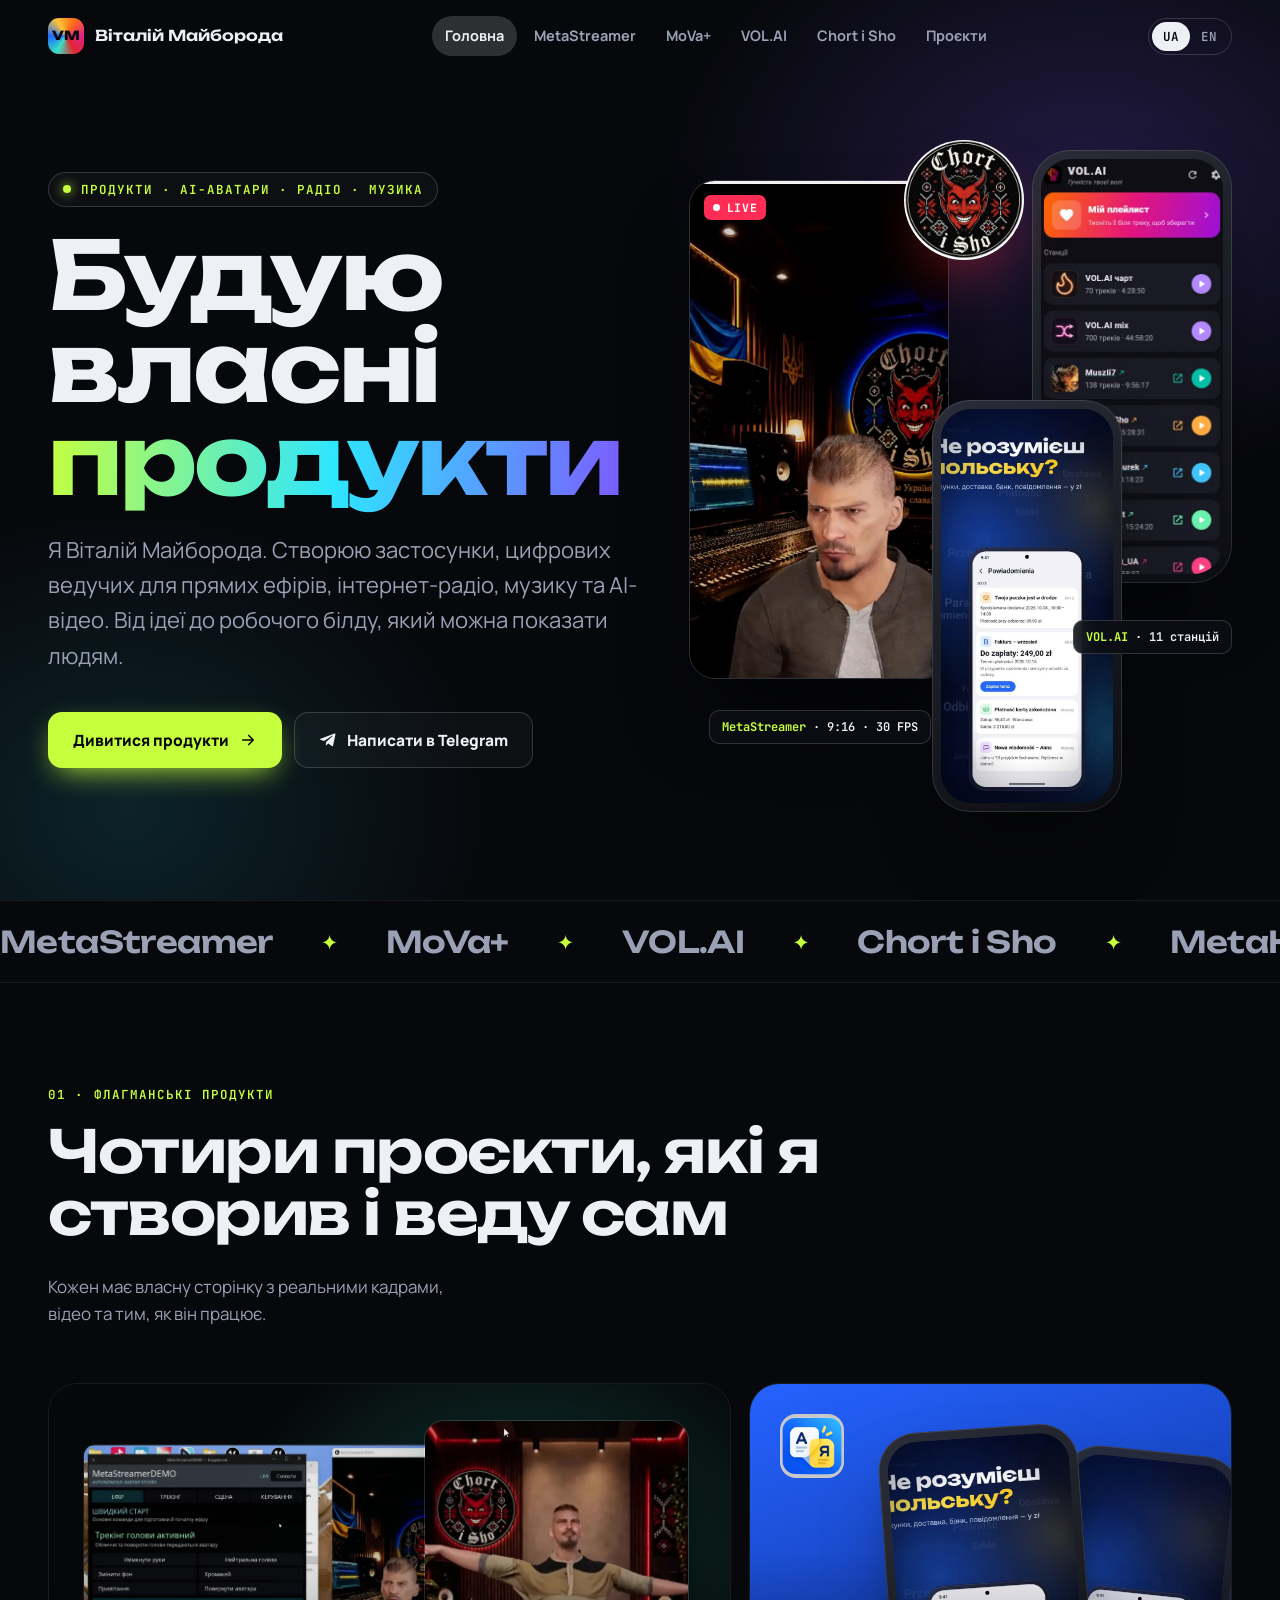
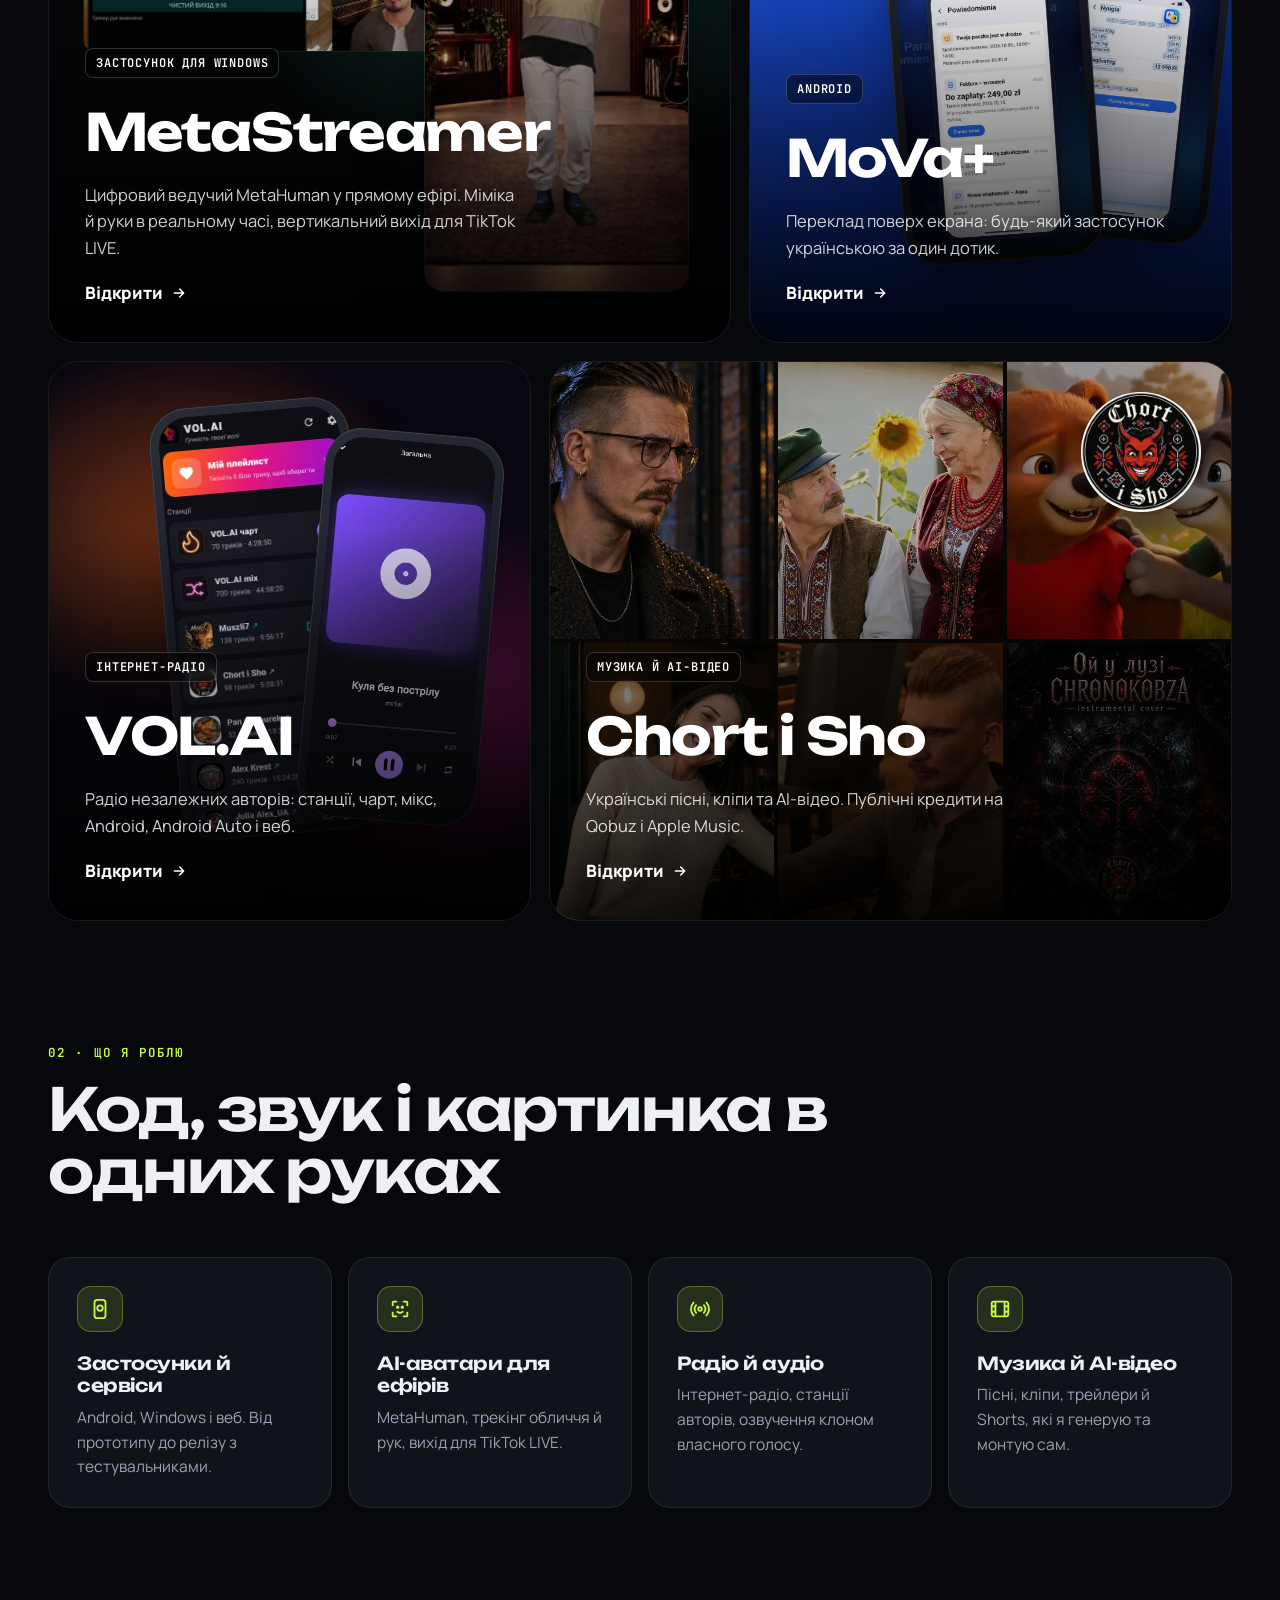
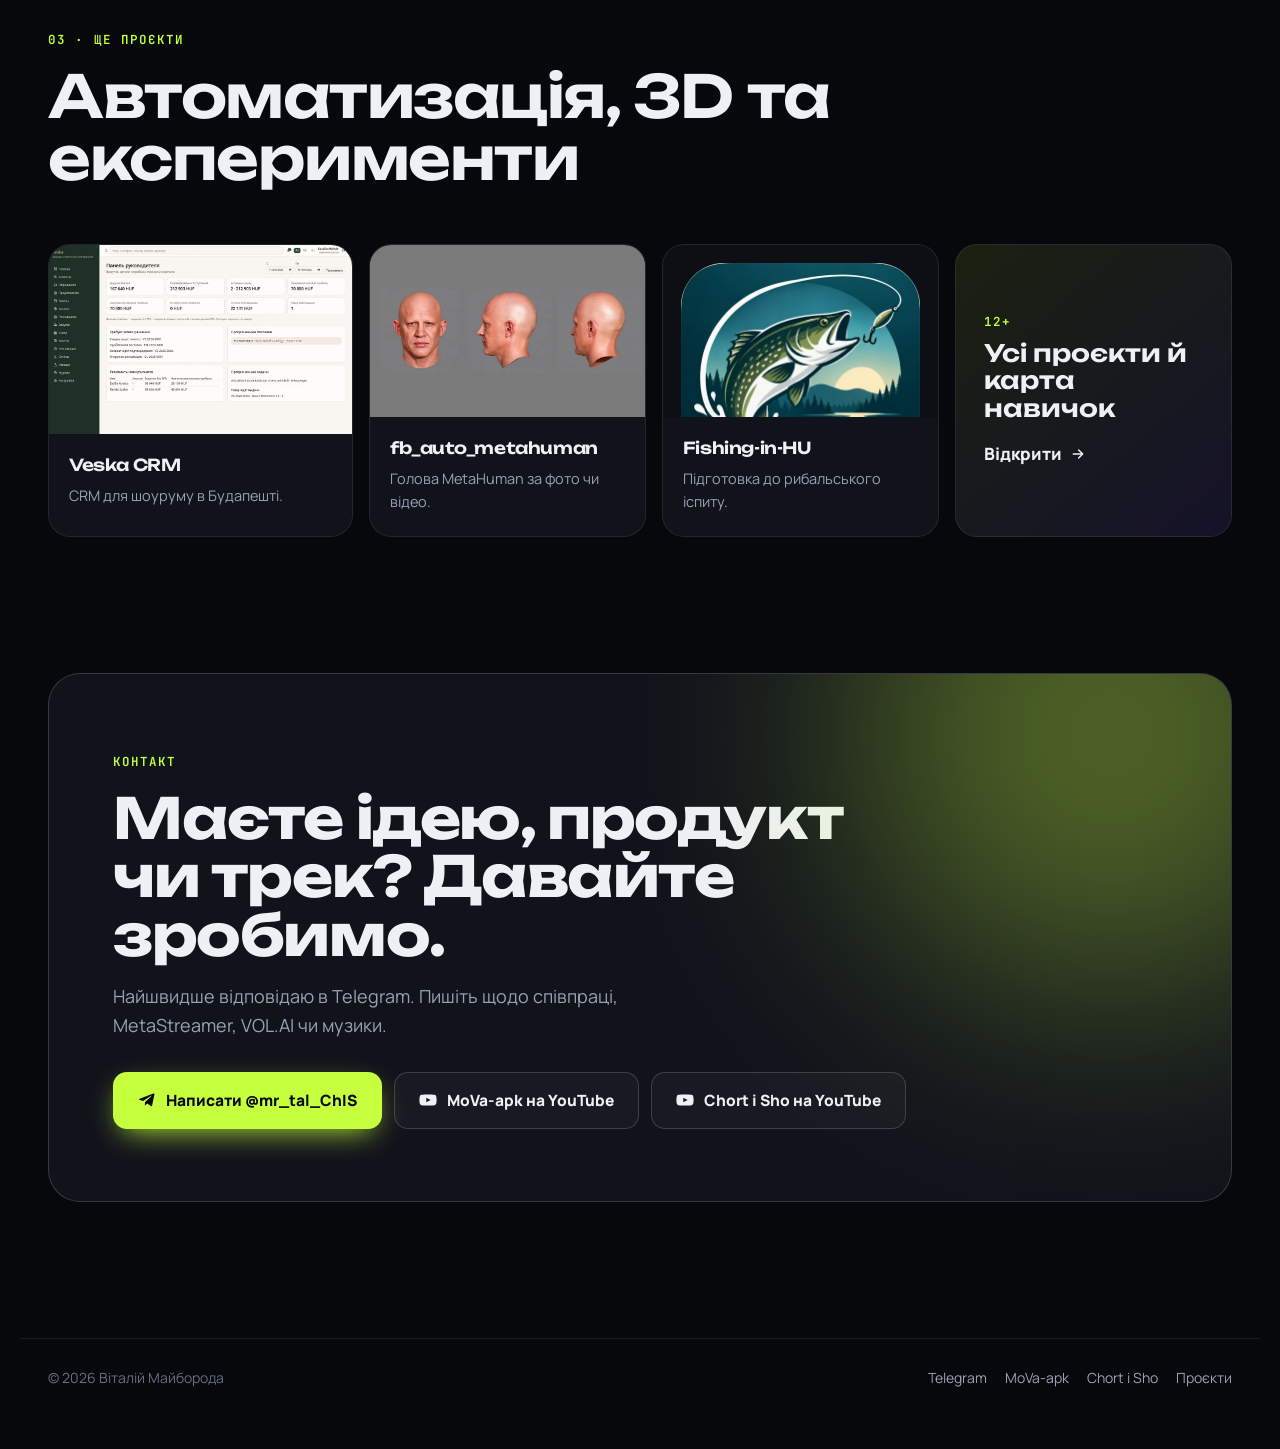
==== index.html @ c5e66298 "Portfolio site v2" ====
<!doctype html>
<html lang="uk" data-lang="uk" class="no-js">
<head>
<meta charset="utf-8">
<meta name="viewport" content="width=device-width,initial-scale=1">
<title>Віталій Майборода · власні продукти, AI-аватари, радіо й музика</title>
<meta name="description" content="Віталій Майборода створює власні продукти: MetaStreamer, MoVa+, VOL.AI і музичний проєкт Chort i Sho.">
<meta property="og:title" content="Віталій Майборода · власні продукти, AI-аватари, радіо й музика">
<meta property="og:type" content="website">
<link rel="icon" href="assets/img/favicon.svg" type="image/svg+xml">
<link rel="preconnect" href="https://fonts.googleapis.com"><link rel="preconnect" href="https://fonts.gstatic.com" crossorigin>
<link href="https://fonts.googleapis.com/css2?family=JetBrains+Mono:wght@500;600&family=Manrope:wght@400;500;600;700;800&family=Unbounded:wght@500;600;700&display=swap" rel="stylesheet">
<link rel="stylesheet" href="assets/css/site.css">
</head>
<body class="t-home" data-title-uk="Віталій Майборода · власні продукти, AI-аватари, радіо й музика" data-title-en="Vitalii Maiboroda · own products, AI avatars, radio and music" data-desc-uk="Віталій Майборода створює власні продукти: MetaStreamer, MoVa+, VOL.AI і музичний проєкт Chort i Sho." data-desc-en="Vitalii Maiboroda builds his own products: MetaStreamer, MoVa+, VOL.AI and the Chort i Sho music project.">
<a class="skip" href="#main"><span data-l="uk">Перейти до змісту</span><span data-l="en">Skip to content</span></a>
<header class="nav"><div class="wrap nav-in">
 <a class="brand" href="index.html"><span class="brand-m" aria-hidden="true">VM</span><span class="brand-t"><span data-l="uk">Віталій Майборода</span><span data-l="en">Vitalii Maiboroda</span></span></a>
 <nav data-aria-uk="Головне меню" data-aria-en="Main menu" aria-label="Головне меню"><ul class="menu" id="menu"><li><a href="index.html" aria-current="page"><span data-l="uk">Головна</span><span data-l="en">Home</span></a></li><li><a href="metastreamer.html"><span data-l="uk">MetaStreamer</span><span data-l="en">MetaStreamer</span></a></li><li><a href="movaplus.html"><span data-l="uk">MoVa+</span><span data-l="en">MoVa+</span></a></li><li><a href="volai.html"><span data-l="uk">VOL.AI</span><span data-l="en">VOL.AI</span></a></li><li><a href="chortisho.html"><span data-l="uk">Chort i Sho</span><span data-l="en">Chort i Sho</span></a></li><li><a href="projects.html"><span data-l="uk">Проєкти</span><span data-l="en">Projects</span></a></li></ul></nav>
 <div class="nav-r">
  <div class="lang" role="group" aria-label="Мова / Language"><button type="button" data-set="uk" aria-pressed="true" lang="uk">UA</button><button type="button" data-set="en" aria-pressed="false" lang="en">EN</button></div>
  <button class="burger" type="button" aria-controls="menu" aria-expanded="false" data-aria-uk="Меню" data-aria-en="Menu" aria-label="Меню"><span></span><span></span><span></span></button>
 </div>
</div></header>
<main id="main">

<section class="hero"><div class="wrap hero-g">
 <div>
  <span class="eyebrow pill rv"><i class="dot" aria-hidden="true"></i><span data-l="uk">Продукти · AI-аватари · Радіо · Музика</span><span data-l="en">Products · AI avatars · Radio · Music</span></span>
  <h1 class="h-hero rv d1"><span data-l="uk">Будую власні <span class="grad">продукти</span></span><span data-l="en">I build my own <span class="grad">products</span></span></h1>
  <p class="lead rv d2"><span data-l="uk">Я Віталій Майборода. Створюю застосунки, цифрових ведучих для прямих ефірів, інтернет-радіо, музику та AI-відео. Від ідеї до робочого білду, який можна показати людям.</span><span data-l="en">I am Vitalii Maiboroda. I create apps, digital hosts for live streams, an internet radio, music and AI video. From an idea to a working build you can put in front of people.</span></p>
  <div class="btns rv d3"><a class="btn btn-p" href="#work"><span data-l="uk">Дивитися продукти</span><span data-l="en">See the products</span><svg viewBox="0 0 24 24" fill="none" stroke="currentColor" stroke-width="2.2" stroke-linecap="round" stroke-linejoin="round"><path d="M5 12h14M13 6l6 6-6 6"/></svg></a><a class="btn btn-g" href="https://t.me/mr_tal_ChIS" target="_blank" rel="noopener"><svg viewBox="0 0 24 24" fill="currentColor"><path d="M21.9 4.6 18.8 19.3c-.2 1-.9 1.3-1.7.8l-4.7-3.5-2.3 2.2c-.3.3-.5.5-1 .5l.3-4.8 8.8-7.9c.4-.3-.1-.5-.6-.2L6.7 13.2 2 11.8c-1-.3-1-1 .2-1.5l18.3-7c.9-.3 1.6.2 1.4 1.3Z"/></svg><span data-l="uk">Написати в Telegram</span><span data-l="en">Message on Telegram</span></a></div>
 </div>
 <div class="collage" aria-hidden="true">
  <div class="cl-ms"><video src="assets/img/ms-loop.mp4" poster="assets/img/ms-loop-poster.webp" autoplay muted loop playsinline></video><span class="live"><i class="dot"></i>LIVE</span></div>
  <img class="cl-chort" src="assets/img/chort-logo.webp" alt="">
  <div class="phone cl-vol nonotch"><img src="assets/img/vol-phone-stations.webp" alt=""></div>
  <div class="phone cl-mova nonotch"><img src="assets/img/mova-ad-pl.webp" alt=""></div>
  <div class="cl-tag cl-t1"><b>MetaStreamer</b> · 9:16 · 30 FPS</div>
  <div class="cl-tag cl-t2"><b>VOL.AI</b> · 11 <span data-l="uk">станцій</span><span data-l="en">stations</span></div>
 </div>
</div></section>

<div class="marquee" aria-hidden="true"><div class="marquee-in"><span>MetaStreamer</span><span>MoVa+</span><span>VOL.AI</span><span>Chort i Sho</span><span>MetaHuman</span><span>Android</span><span>Android Auto</span><span>Unreal Engine</span><span>AI video</span><span>Telegram bots</span><span>TikTok LIVE</span><span>MetaStreamer</span><span>MoVa+</span><span>VOL.AI</span><span>Chort i Sho</span><span>MetaHuman</span><span>Android</span><span>Android Auto</span><span>Unreal Engine</span><span>AI video</span><span>Telegram bots</span><span>TikTok LIVE</span></div></div>

<section class="sec" id="work"><div class="wrap">
 <div class="sec-hd rv"><div><span class="eyebrow">01 · <span data-l="uk">Флагманські продукти</span><span data-l="en">Flagship products</span></span><h2 class="h-sec"><span data-l="uk">Чотири проєкти, які я створив і веду сам</span><span data-l="en">Four projects I created and run myself</span></h2></div><p><span data-l="uk">Кожен має власну сторінку з реальними кадрами, відео та тим, як він працює.</span><span data-l="en">Each one has its own page with real footage, video and how it works.</span></p></div>
 <div class="tiles">
  <a class="tile tile-1 rv" href="metastreamer.html"><div class="tile-v tv-ms"><img class="b" src="assets/img/ms-ui.webp" alt="" loading="lazy"><img class="a" src="assets/img/ms-room.webp" alt="" loading="lazy"></div>
   <div class="tile-c"><span class="tag"><span data-l="uk">Застосунок для Windows</span><span data-l="en">Windows app</span></span><h3>MetaStreamer</h3><p><span data-l="uk">Цифровий ведучий MetaHuman у прямому ефірі. Міміка й руки в реальному часі, вертикальний вихід для TikTok LIVE.</span><span data-l="en">A MetaHuman digital host, live. Face and hands in real time, vertical output for TikTok LIVE.</span></p><span class="lnk"><span data-l="uk">Відкрити</span><span data-l="en">Open</span><svg viewBox="0 0 24 24" fill="none" stroke="currentColor" stroke-width="2.2" stroke-linecap="round" stroke-linejoin="round"><path d="M5 12h14M13 6l6 6-6 6"/></svg></span></div></a>
  <a class="tile tile-2 rv d1" href="movaplus.html"><div class="tile-v tv-mova"><img class="logo" src="assets/img/mova-icon.webp" alt=""><div class="phone b nonotch"><img src="assets/img/mova-ad-hu.webp" alt="" loading="lazy"></div><div class="phone a nonotch"><img src="assets/img/mova-ad-pl.webp" alt="" loading="lazy"></div></div>
   <div class="tile-c"><span class="tag">Android</span><h3>MoVa+</h3><p><span data-l="uk">Переклад поверх екрана: будь-який застосунок українською за один дотик.</span><span data-l="en">On-screen translation: any app in Ukrainian with one tap.</span></p><span class="lnk"><span data-l="uk">Відкрити</span><span data-l="en">Open</span><svg viewBox="0 0 24 24" fill="none" stroke="currentColor" stroke-width="2.2" stroke-linecap="round" stroke-linejoin="round"><path d="M5 12h14M13 6l6 6-6 6"/></svg></span></div></a>
  <a class="tile tile-3 rv" href="volai.html"><div class="tile-v tv-vol"><div class="phone a nonotch"><img src="assets/img/vol-phone-stations.webp" alt="" loading="lazy"></div><div class="phone b nonotch"><img src="assets/img/vol-phone-player.webp" alt="" loading="lazy"></div></div>
   <div class="tile-c"><span class="tag"><span data-l="uk">Інтернет-радіо</span><span data-l="en">Internet radio</span></span><h3>VOL.AI</h3><p><span data-l="uk">Радіо незалежних авторів: станції, чарт, мікс, Android, Android Auto і веб.</span><span data-l="en">An independent artists radio: stations, chart, mix, Android, Android Auto and web.</span></p><span class="lnk"><span data-l="uk">Відкрити</span><span data-l="en">Open</span><svg viewBox="0 0 24 24" fill="none" stroke="currentColor" stroke-width="2.2" stroke-linecap="round" stroke-linejoin="round"><path d="M5 12h14M13 6l6 6-6 6"/></svg></span></div></a>
  <a class="tile tile-4 rv d1" href="chortisho.html"><div class="tile-v tv-chort"><div class="grid4"><img src="assets/img/yt/_XzLv8A5Qqc.webp" alt="" loading="lazy"><img src="assets/img/yt/0uQm21LS4cQ.webp" alt="" loading="lazy"><img src="assets/img/yt/1H8OzVrDCLM.webp" alt="" loading="lazy"><img src="assets/img/yt/Lbv3SUK76Xs.webp" alt="" loading="lazy"><img src="assets/img/yt/iTNrVqF2meU.webp" alt="" loading="lazy"><img src="assets/img/yt/BfnPFK28f38.webp" alt="" loading="lazy"></div><img class="logo" src="assets/img/chort-logo.webp" alt=""></div>
   <div class="tile-c"><span class="tag"><span data-l="uk">Музика й AI-відео</span><span data-l="en">Music & AI video</span></span><h3>Chort i Sho</h3><p><span data-l="uk">Українські пісні, кліпи та AI-відео. Публічні кредити на Qobuz і Apple Music.</span><span data-l="en">Ukrainian songs, music videos and AI video. Public credits on Qobuz and Apple Music.</span></p><span class="lnk"><span data-l="uk">Відкрити</span><span data-l="en">Open</span><svg viewBox="0 0 24 24" fill="none" stroke="currentColor" stroke-width="2.2" stroke-linecap="round" stroke-linejoin="round"><path d="M5 12h14M13 6l6 6-6 6"/></svg></span></div></a>
 </div>
</div></section>

<section class="sec" style="padding-top:20px"><div class="wrap">
 <div class="sec-hd rv"><div><span class="eyebrow">02 · <span data-l="uk">Що я роблю</span><span data-l="en">What I do</span></span><h2 class="h-sec"><span data-l="uk">Код, звук і картинка в одних руках</span><span data-l="en">Code, sound and picture in one pair of hands</span></h2></div></div>
 <div class="what">
  <div class="feat rv "><div class="ic" aria-hidden="true"><svg viewBox="0 0 24 24" fill="none" stroke="currentColor" stroke-width="2"><rect x="6" y="2" width="12" height="20" rx="3"/><circle cx="12" cy="11" r="3"/></svg></div><h3><span data-l="uk">Застосунки й сервіси</span><span data-l="en">Apps and services</span></h3><p><span data-l="uk">Android, Windows і веб. Від прототипу до релізу з тестувальниками.</span><span data-l="en">Android, Windows and web. From prototype to a release with testers.</span></p></div>
  <div class="feat rv d1"><div class="ic" aria-hidden="true"><svg viewBox="0 0 24 24" fill="none" stroke="currentColor" stroke-width="2" stroke-linecap="round"><path d="M4 8V5a1 1 0 0 1 1-1h3M16 4h3a1 1 0 0 1 1 1v3M20 16v3a1 1 0 0 1-1 1h-3M8 20H5a1 1 0 0 1-1-1v-3"/><circle cx="9.5" cy="10" r=".8" fill="currentColor"/><circle cx="14.5" cy="10" r=".8" fill="currentColor"/><path d="M9 15c1.7 1.3 4.3 1.3 6 0"/></svg></div><h3><span data-l="uk">AI-аватари для ефірів</span><span data-l="en">AI avatars for streams</span></h3><p><span data-l="uk">MetaHuman, трекінг обличчя й рук, вихід для TikTok LIVE.</span><span data-l="en">MetaHuman, face and hand tracking, output for TikTok LIVE.</span></p></div>
  <div class="feat rv d2"><div class="ic" aria-hidden="true"><svg viewBox="0 0 24 24" fill="none" stroke="currentColor" stroke-width="2" stroke-linecap="round"><circle cx="12" cy="12" r="2"/><path d="M16.2 7.8a6 6 0 0 1 0 8.4M7.8 16.2a6 6 0 0 1 0-8.4M19 5a10 10 0 0 1 0 14M5 19A10 10 0 0 1 5 5"/></svg></div><h3><span data-l="uk">Радіо й аудіо</span><span data-l="en">Radio and audio</span></h3><p><span data-l="uk">Інтернет-радіо, станції авторів, озвучення клоном власного голосу.</span><span data-l="en">Internet radio, artist stations, voice-over with a clone of my own voice.</span></p></div>
  <div class="feat rv d3"><div class="ic" aria-hidden="true"><svg viewBox="0 0 24 24" fill="none" stroke="currentColor" stroke-width="2"><rect x="3" y="4" width="18" height="16" rx="2"/><path d="M7 4v16M17 4v16M3 9h4M3 15h4M17 9h4M17 15h4"/></svg></div><h3><span data-l="uk">Музика й AI-відео</span><span data-l="en">Music and AI video</span></h3><p><span data-l="uk">Пісні, кліпи, трейлери й Shorts, які я генерую та монтую сам.</span><span data-l="en">Songs, music videos, trailers and Shorts I generate and edit myself.</span></p></div>
 </div>
</div></section>

<section class="sec" style="padding-top:20px"><div class="wrap">
 <div class="sec-hd rv"><div><span class="eyebrow">03 · <span data-l="uk">Ще проєкти</span><span data-l="en">More projects</span></span><h2 class="h-sec"><span data-l="uk">Автоматизація, 3D та експерименти</span><span data-l="en">Automation, 3D and experiments</span></h2></div></div>
 <div class="more">
  <a class="mini rv" href="projects.html"><div class="im"><img src="assets/img/p-veska.webp" alt="" loading="lazy"></div><div class="tx"><h3>Veska CRM</h3><p><span data-l="uk">CRM для шоуруму в Будапешті.</span><span data-l="en">A CRM for a showroom in Budapest.</span></p></div></a>
  <a class="mini rv d1" href="projects.html"><div class="im"><img src="assets/img/p-fbhead.webp" alt="" loading="lazy" style="object-fit:contain;background:#7a7a7a"></div><div class="tx"><h3>fb_auto_metahuman</h3><p><span data-l="uk">Голова MetaHuman за фото чи відео.</span><span data-l="en">A MetaHuman head from a photo or video.</span></p></div></a>
  <a class="mini rv d2" href="projects.html"><div class="im contain"><img src="assets/img/p-fishing.webp" alt="" loading="lazy"></div><div class="tx"><h3>Fishing-in-HU</h3><p><span data-l="uk">Підготовка до рибальського іспиту.</span><span data-l="en">Fishing licence exam prep.</span></p></div></a>
  <a class="mini all rv d3" href="projects.html"><span class="eyebrow">12+</span><b><span data-l="uk">Усі проєкти й карта навичок</span><span data-l="en">All projects and the skills map</span></b><span class="lnk"><span data-l="uk">Відкрити</span><span data-l="en">Open</span><svg viewBox="0 0 24 24" fill="none" stroke="currentColor" stroke-width="2.2" stroke-linecap="round" stroke-linejoin="round"><path d="M5 12h14M13 6l6 6-6 6"/></svg></span></a>
 </div>
</div></section>
<section class="sec" id="contact"><div class="wrap"><div class="cta rv"><div class="glow" aria-hidden="true"></div>
<span class="eyebrow"><span data-l="uk">Контакт</span><span data-l="en">Contact</span></span><h2><span data-l="uk">Маєте ідею, продукт чи трек? Давайте зробимо.</span><span data-l="en">Got an idea, a product or a track? Let's build it.</span></h2><p><span data-l="uk">Найшвидше відповідаю в Telegram. Пишіть щодо співпраці, MetaStreamer, VOL.AI чи музики.</span><span data-l="en">Telegram is the fastest way to reach me. Write about collaboration, MetaStreamer, VOL.AI or music.</span></p><div class="btns"><a class="btn btn-p" href="https://t.me/mr_tal_ChIS" target="_blank" rel="noopener"><svg viewBox="0 0 24 24" fill="currentColor"><path d="M21.9 4.6 18.8 19.3c-.2 1-.9 1.3-1.7.8l-4.7-3.5-2.3 2.2c-.3.3-.5.5-1 .5l.3-4.8 8.8-7.9c.4-.3-.1-.5-.6-.2L6.7 13.2 2 11.8c-1-.3-1-1 .2-1.5l18.3-7c.9-.3 1.6.2 1.4 1.3Z"/></svg><span data-l="uk">Написати @mr_tal_ChIS</span><span data-l="en">Message @mr_tal_ChIS</span></a><a class="btn btn-g" href="https://www.youtube.com/@MoVa-apk/shorts" target="_blank" rel="noopener"><svg viewBox="0 0 24 24" fill="currentColor"><path d="M23 7.2a3 3 0 0 0-2.1-2.1C19 4.6 12 4.6 12 4.6s-7 0-8.9.5A3 3 0 0 0 1 7.2 31 31 0 0 0 .5 12a31 31 0 0 0 .5 4.8 3 3 0 0 0 2.1 2.1c1.9.5 8.9.5 8.9.5s7 0 8.9-.5a3 3 0 0 0 2.1-2.1 31 31 0 0 0 .5-4.8 31 31 0 0 0-.5-4.8ZM9.7 15.1V8.9l5.8 3.1-5.8 3.1Z"/></svg><span data-l="uk">MoVa-apk на YouTube</span><span data-l="en">MoVa-apk on YouTube</span></a><a class="btn btn-g" href="https://www.youtube.com/@Chort_i_Sho" target="_blank" rel="noopener"><svg viewBox="0 0 24 24" fill="currentColor"><path d="M23 7.2a3 3 0 0 0-2.1-2.1C19 4.6 12 4.6 12 4.6s-7 0-8.9.5A3 3 0 0 0 1 7.2 31 31 0 0 0 .5 12a31 31 0 0 0 .5 4.8 3 3 0 0 0 2.1 2.1c1.9.5 8.9.5 8.9.5s7 0 8.9-.5a3 3 0 0 0 2.1-2.1 31 31 0 0 0 .5-4.8 31 31 0 0 0-.5-4.8ZM9.7 15.1V8.9l5.8 3.1-5.8 3.1Z"/></svg><span data-l="uk">Chort i Sho на YouTube</span><span data-l="en">Chort i Sho on YouTube</span></a></div></div></div></section>

</main>

<footer><div class="wrap foot"><span>© 2026 <span data-l="uk">Віталій Майборода</span><span data-l="en">Vitalii Maiboroda</span></span><span><a href="https://t.me/mr_tal_ChIS" target="_blank" rel="noopener">Telegram</a><a href="https://www.youtube.com/@MoVa-apk/shorts" target="_blank" rel="noopener">MoVa-apk</a><a href="https://www.youtube.com/@Chort_i_Sho" target="_blank" rel="noopener">Chort i Sho</a><a href="projects.html"><span data-l="uk">Проєкти</span><span data-l="en">Projects</span></a></span></div></footer>
<script src="assets/js/main.js"></script>
</body>
</html>
---- assets/css/site.css ----
/* ===== Base ===== */
:root{--fh:"Unbounded",system-ui,sans-serif;--fb:"Manrope",system-ui,sans-serif;--fm:"JetBrains Mono",ui-monospace,monospace;--maxw:1240px;--r:22px;
--bg:#07080c;--bg2:#0d0f15;--card:#11131b;--line:rgba(255,255,255,.08);--line2:rgba(255,255,255,.16);--text:#eef0f6;--muted:#9ba1b5;--dim:#686e82;--acc:#c6ff3d;--acc2:#7c5cff;--acc3:#2ee6ff;--on-acc:#07080c;--nav:rgba(7,8,12,.7)}
*{box-sizing:border-box}
html{scroll-behavior:smooth;-webkit-text-size-adjust:100%}
body{margin:0;background:var(--bg);color:var(--text);font-family:var(--fb);font-size:17px;line-height:1.6;overflow-x:hidden;-webkit-font-smoothing:antialiased}
html[data-lang="uk"] [data-l="en"],html[data-lang="en"] [data-l="uk"]{display:none!important}
img,video,svg{display:block;max-width:100%}
a{color:inherit}
.wrap{max-width:var(--maxw);margin:0 auto;padding:0 28px}
.skip{position:absolute;left:-999px;top:8px;z-index:200;background:var(--acc);color:var(--on-acc);padding:8px 14px;border-radius:8px;font-weight:700}
.skip:focus{left:8px}
:focus-visible{outline:2px solid var(--acc);outline-offset:3px;border-radius:6px}
@media (prefers-reduced-motion:reduce){html{scroll-behavior:auto}*,*::before,*::after{animation:none!important;transition:none!important}}

/* ===== Nav ===== */
.nav{position:fixed;inset:0 0 auto 0;z-index:100;transition:background .3s,border-color .3s,backdrop-filter .3s;border-bottom:1px solid transparent}
.nav.solid{background:var(--nav);backdrop-filter:blur(16px);-webkit-backdrop-filter:blur(16px);border-bottom-color:var(--line)}
.nav-in{display:flex;align-items:center;justify-content:space-between;height:72px;gap:18px}
.brand{display:flex;align-items:center;gap:11px;text-decoration:none;font-family:var(--fh);font-weight:600;font-size:15px;white-space:nowrap}
.brand-m{width:36px;height:36px;border-radius:11px;display:grid;place-items:center;font-size:12.5px;font-weight:800;color:#07080c;background:conic-gradient(from 210deg,#36e2c4,#1f6bff,#ffc533,#ff6a1a,#e0218a,#e3262e,#36e2c4)}
.menu{display:flex;gap:4px;list-style:none;margin:0;padding:0}
.menu a{display:block;text-decoration:none;color:var(--muted);font-size:14.5px;font-weight:700;padding:8px 13px;border-radius:999px;transition:color .2s,background .2s}
.menu a:hover{color:var(--text);background:var(--line)}
.menu a[aria-current="page"]{color:var(--text);background:var(--line2)}
.nav-r{display:flex;align-items:center;gap:10px}
.lang{display:flex;border:1px solid var(--line2);border-radius:999px;padding:3px}
.lang button{all:unset;cursor:pointer;font:600 12.5px var(--fm);padding:6px 11px;border-radius:999px;color:var(--muted)}
.lang button[aria-pressed="true"]{background:var(--text);color:var(--bg)}
.lang button:focus-visible,.burger:focus-visible{outline:2px solid var(--acc)}
.burger{all:unset;box-sizing:border-box;cursor:pointer;width:42px;height:42px;border-radius:12px;border:1px solid var(--line2);display:none;flex-direction:column;justify-content:center;align-items:center;gap:4px}
.burger span{width:18px;height:2px;border-radius:2px;background:var(--text);transition:transform .25s,opacity .25s}
.burger[aria-expanded="true"] span:nth-child(1){transform:translateY(6px) rotate(45deg)}
.burger[aria-expanded="true"] span:nth-child(2){opacity:0}
.burger[aria-expanded="true"] span:nth-child(3){transform:translateY(-6px) rotate(-45deg)}

/* ===== Type & buttons ===== */
.eyebrow{display:inline-flex;align-items:center;gap:10px;font:600 12.5px var(--fm);letter-spacing:.08em;text-transform:uppercase;color:var(--acc)}
.eyebrow.pill{padding:8px 14px;border-radius:999px;border:1px solid var(--line2);background:rgba(255,255,255,.03)}
.dot{width:8px;height:8px;border-radius:50%;background:currentColor;box-shadow:0 0 12px currentColor;animation:blink 1.6s infinite}
@keyframes blink{50%{opacity:.3}}
h1,h2,h3{font-family:var(--fh);letter-spacing:-.025em;margin:0}
.h-hero{font-size:clamp(44px,7.4vw,104px);line-height:.98;font-weight:700}
.h-sec{font-size:clamp(32px,4.6vw,60px);line-height:1.04;font-weight:600}
.lead{font-size:clamp(18px,1.9vw,22px);color:var(--muted);max-width:640px}
.grad{background:linear-gradient(95deg,var(--acc),var(--acc3) 50%,var(--acc2));-webkit-background-clip:text;background-clip:text;color:transparent}
.btns{display:flex;flex-wrap:wrap;gap:12px}
.btn{display:inline-flex;align-items:center;justify-content:center;gap:10px;padding:15px 24px;border-radius:14px;font-weight:800;font-size:15.5px;text-decoration:none;border:1px solid transparent;transition:transform .2s,box-shadow .25s,background .2s,border-color .2s;cursor:pointer}
.btn:hover{transform:translateY(-2px)}
.btn svg{width:18px;height:18px;flex:none}
.btn-p{background:var(--acc);color:var(--on-acc);box-shadow:0 10px 30px -10px var(--acc)}
.btn-p:hover{box-shadow:0 16px 40px -10px var(--acc)}
.btn-g{border-color:var(--line2);background:rgba(255,255,255,.03);color:var(--text)}
.btn-g:hover{border-color:var(--text)}
.lnk{display:inline-flex;align-items:center;gap:8px;font-weight:800;text-decoration:none;color:var(--text)}
.lnk svg{width:16px;height:16px;transition:transform .2s}
.lnk:hover svg{transform:translateX(4px)}

/* ===== Sections ===== */
.sec{padding:96px 0;position:relative}
#contact{padding-top:40px}
.sec-hd{display:flex;justify-content:space-between;align-items:flex-end;gap:30px;flex-wrap:wrap;margin-bottom:56px}
.sec-hd .h-sec{margin-top:14px;max-width:820px}
.sec-hd p{margin:0;color:var(--muted);max-width:440px}
.note{font-size:13px;color:var(--dim);margin-top:18px}
.chips{display:flex;flex-wrap:wrap;gap:8px}
.chip{font:500 12.5px var(--fm);padding:6px 11px;border-radius:8px;border:1px solid var(--line2);color:var(--muted);background:rgba(255,255,255,.02)}

/* reveal */
.rv{opacity:0;transform:translateY(28px);transition:opacity .8s cubic-bezier(.2,.7,.2,1),transform .8s cubic-bezier(.2,.7,.2,1)}
.rv.in{opacity:1;transform:none}
.rv.d1{transition-delay:.08s}.rv.d2{transition-delay:.16s}.rv.d3{transition-delay:.24s}
.no-js .rv{opacity:1;transform:none}

/* ===== Media frames ===== */
.phone{position:relative;border-radius:38px;padding:9px;background:linear-gradient(145deg,#2a2d38,#0c0d12);box-shadow:0 40px 80px -30px rgba(0,0,0,.7),inset 0 0 0 1px rgba(255,255,255,.12);aspect-ratio:9/19.5;overflow:hidden}
.phone>img,.phone>video{width:100%;height:100%;object-fit:cover;border-radius:30px;background:#000}
.phone::after{content:"";position:absolute;top:16px;left:50%;width:72px;height:20px;transform:translateX(-50%);background:#050506;border-radius:12px}
.phone.nonotch::after{display:none}
.win{border-radius:16px;overflow:hidden;background:var(--card);border:1px solid var(--line2);box-shadow:0 40px 90px -40px rgba(0,0,0,.8)}
.win-bar{display:flex;align-items:center;gap:7px;padding:11px 14px;border-bottom:1px solid var(--line);font:500 12px var(--fm);color:var(--dim)}
.win-bar i{width:10px;height:10px;border-radius:50%;background:var(--line2)}
.win-bar i:nth-child(1){background:#ff5f57}.win-bar i:nth-child(2){background:#febc2e}.win-bar i:nth-child(3){background:#28c840}
.win-bar span{margin-left:8px}
.win img{width:100%}
.cap{font-size:13px;color:var(--dim);margin-top:12px;font-family:var(--fm)}

/* YouTube facade */
.yt{position:relative;display:block;width:100%;aspect-ratio:16/9;border-radius:18px;overflow:hidden;background:#000;border:0;padding:0;cursor:pointer;box-shadow:0 30px 70px -30px rgba(0,0,0,.8)}
.yt.v{aspect-ratio:9/16}
.yt img{width:100%;height:100%;object-fit:cover;transition:transform .6s,filter .4s;filter:saturate(1.05)}
.yt:hover img{transform:scale(1.04)}
.yt .play{position:absolute;left:50%;top:50%;width:76px;height:76px;margin:-38px 0 0 -38px;border-radius:50%;display:grid;place-items:center;background:rgba(255,255,255,.92);color:#000;box-shadow:0 10px 40px rgba(0,0,0,.5);transition:transform .25s}
.yt:hover .play{transform:scale(1.1)}
.yt .play svg{width:28px;height:28px;margin-left:4px}
.yt .yt-t{position:absolute;left:0;right:0;bottom:0;padding:40px 18px 16px;text-align:left;color:#fff;font:700 15px var(--fb);background:linear-gradient(transparent,rgba(0,0,0,.85))}
.yt iframe{position:absolute;inset:0;width:100%;height:100%;border:0}

/* stats */
.stats{display:grid;grid-template-columns:repeat(4,1fr);gap:14px}
.stat{padding:26px 24px;border-radius:var(--r);border:1px solid var(--line);background:var(--card)}
.stat b{display:block;font:600 clamp(32px,3.6vw,46px)/1 var(--fh);letter-spacing:-.03em}
.stat span{display:block;margin-top:10px;color:var(--muted);font-size:14.5px;line-height:1.45}

/* feature grid */
.feats{display:grid;grid-template-columns:repeat(3,1fr);gap:16px}
.feat{padding:28px;border-radius:var(--r);border:1px solid var(--line);background:var(--card);transition:transform .3s,border-color .3s}
.feat:hover{transform:translateY(-4px);border-color:var(--line2)}
.feat .ic{width:46px;height:46px;border-radius:14px;display:grid;place-items:center;color:var(--acc);background:color-mix(in srgb,var(--acc) 12%,transparent);border:1px solid color-mix(in srgb,var(--acc) 30%,transparent);margin-bottom:20px}
.feat .ic svg{width:22px;height:22px}
.feat h3{font-size:19px;margin-bottom:8px;font-weight:600;line-height:1.25}
.feat p{margin:0;color:var(--muted);font-size:15.5px}

/* steps */
.steps{display:grid;grid-template-columns:repeat(4,1fr);gap:16px;counter-reset:s}
.step{position:relative;padding:28px 24px;border-radius:var(--r);border:1px solid var(--line);background:var(--card)}
.step::before{counter-increment:s;content:"0" counter(s);font:600 13px var(--fm);color:var(--acc);display:block;margin-bottom:26px}
.step h3{font-size:18px;font-weight:600;margin-bottom:8px}
.step p{margin:0;color:var(--muted);font-size:15px}

/* CTA band */
.cta{position:relative;overflow:hidden;border-radius:32px;padding:72px 64px;background:var(--card);border:1px solid var(--line2)}
.cta h2{font-size:clamp(30px,4.4vw,58px);line-height:1.04;max-width:820px;margin:16px 0 18px}
.cta p{color:var(--muted);max-width:560px;margin:0 0 32px;font-size:18px}
.cta .glow{position:absolute;width:520px;height:520px;border-radius:50%;filter:blur(120px);opacity:.35;right:-140px;top:-200px;background:var(--acc);pointer-events:none}

/* next product */
.next{display:flex;justify-content:space-between;align-items:center;gap:20px;padding:34px 0;border-top:1px solid var(--line);text-decoration:none}
.next small{display:block;font:600 12.5px var(--fm);color:var(--dim);text-transform:uppercase;letter-spacing:.08em;margin-bottom:6px}
.next b{font:600 clamp(26px,3.4vw,44px) var(--fh);letter-spacing:-.02em}
.next svg{width:42px;height:42px;transition:transform .3s}
.next:hover svg{transform:translateX(8px)}

footer{padding:40px 0 60px;color:var(--dim);font-size:14px}
.foot{display:flex;justify-content:space-between;gap:16px;flex-wrap:wrap;border-top:1px solid var(--line);padding-top:28px}
.foot a{color:var(--muted);text-decoration:none;margin-left:18px}
.foot a:hover{color:var(--text)}

/* ===== HOME ===== */
.t-home .hero{min-height:100vh;display:flex;align-items:center;padding:120px 0 80px;position:relative;overflow:hidden}
.t-home .hero::before{content:"";position:absolute;inset:0;background:radial-gradient(700px 500px at 85% 20%,rgba(124,92,255,.22),transparent 60%),radial-gradient(600px 500px at 10% 90%,rgba(46,230,255,.12),transparent 60%);pointer-events:none}
.hero-g{display:grid;grid-template-columns:1.05fr .95fr;gap:40px;align-items:center;position:relative}
.hero-g .h-hero{margin:22px 0 26px}
.hero-g .lead{margin:0 0 38px}
.collage{position:relative;height:640px}
.collage>*{position:absolute}
.cl-ms{width:260px;left:0;top:30px;border-radius:26px;overflow:hidden;box-shadow:0 50px 90px -30px rgba(0,0,0,.9);border:1px solid var(--line2);aspect-ratio:430/826;animation:float 7s ease-in-out infinite}
.cl-ms video{width:100%;height:100%;object-fit:cover}
.live{position:absolute;left:14px;top:14px;display:flex;align-items:center;gap:7px;font:700 11.5px var(--fm);color:#fff;background:#ff2d55;padding:5px 9px;border-radius:7px;letter-spacing:.06em}
.live .dot{width:7px;height:7px;background:#fff;box-shadow:none}
.cl-vol{width:200px;right:0;top:0;animation:float 8s ease-in-out -2s infinite}
.cl-mova{width:190px;right:110px;top:250px;animation:float 9s ease-in-out -4s infinite}
.cl-chort{width:120px;left:215px;top:-10px;z-index:3;border-radius:50%;box-shadow:0 30px 60px -20px rgba(227,38,46,.55);animation:spin 40s linear infinite}
.cl-tag{font:600 12px var(--fm);padding:8px 12px;border-radius:10px;background:rgba(13,15,21,.85);border:1px solid var(--line2);backdrop-filter:blur(8px);white-space:nowrap}
.cl-tag b{color:var(--acc)}
.cl-t1{left:20px;top:560px;z-index:4}.cl-t2{right:0;top:470px;z-index:4}
@keyframes float{50%{transform:translateY(-16px)}}
@keyframes spin{to{transform:rotate(360deg)}}
.marquee{border-block:1px solid var(--line);overflow:hidden;padding:22px 0;white-space:nowrap}
.marquee-in{display:inline-flex;gap:48px;animation:mq 38s linear infinite;font:600 clamp(20px,2.4vw,30px) var(--fh);letter-spacing:-.02em}
.marquee-in span{display:inline-flex;align-items:center;gap:48px;color:var(--muted)}
.marquee-in span::after{content:"✦";color:var(--acc);font-size:.7em}
@keyframes mq{to{transform:translateX(-50%)}}
.tiles{display:grid;grid-template-columns:repeat(12,1fr);gap:18px}
.tile{position:relative;display:block;overflow:hidden;border-radius:30px;text-decoration:none;min-height:560px;border:1px solid var(--line);isolation:isolate;transition:transform .5s cubic-bezier(.2,.7,.2,1),border-color .3s}
.tile:hover{transform:translateY(-6px);border-color:var(--line2)}
.tile-1{grid-column:span 7}.tile-2{grid-column:span 5}.tile-3{grid-column:span 5}.tile-4{grid-column:span 7}
.tile-c{position:absolute;left:0;right:0;bottom:0;padding:36px;z-index:2}
.tile-c .tag{display:inline-block;font:600 12px var(--fm);letter-spacing:.07em;text-transform:uppercase;padding:6px 10px;border-radius:8px;background:rgba(0,0,0,.45);border:1px solid rgba(255,255,255,.18);color:#fff;backdrop-filter:blur(6px)}
.tile-c h3{font-size:clamp(34px,4vw,54px);font-weight:700;margin:14px 0 8px;color:#fff}
.tile-c p{margin:0 0 18px;color:rgba(255,255,255,.82);max-width:440px;font-size:16.5px}
.tile-c .lnk{color:#fff}
.tile::after{content:"";position:absolute;inset:0;z-index:1;background:linear-gradient(180deg,transparent 30%,rgba(0,0,0,.88));pointer-events:none}
.tile-v{position:absolute;inset:0;z-index:0;transition:transform .8s cubic-bezier(.2,.7,.2,1)}
.tile:hover .tile-v{transform:scale(1.03)}
.tv-ms{background:radial-gradient(500px 400px at 70% 30%,rgba(54,226,196,.25),transparent 60%),#050709}
.tv-ms .a{position:absolute;right:6%;top:36px;width:39%;border-radius:20px;overflow:hidden;border:1px solid rgba(255,255,255,.14);box-shadow:0 30px 60px -20px #000}
.tv-ms .b{position:absolute;left:5%;top:60px;width:56%;border-radius:12px;overflow:hidden;opacity:.9;border:1px solid rgba(255,255,255,.1)}
.tv-mova{background:linear-gradient(160deg,#2563ff,#0b2a8a 70%)}
.tv-mova .a{position:absolute;left:50%;top:44px;width:200px;transform:translateX(-50%) rotate(-4deg)}
.tv-mova .b{position:absolute;left:50%;top:66px;width:180px;transform:translateX(30%) rotate(6deg);opacity:.95}
.tv-mova .logo{position:absolute;left:30px;top:30px;width:64px;border-radius:16px}
.tv-vol{background:radial-gradient(400px 300px at 30% 30%,rgba(255,106,26,.45),transparent 60%),radial-gradient(400px 300px at 80% 60%,rgba(224,33,138,.45),transparent 60%),#0b0710}
.tv-vol .a{position:absolute;left:50%;top:40px;width:200px;transform:translateX(-62%) rotate(-5deg)}
.tv-vol .b{position:absolute;left:50%;top:70px;width:180px;transform:translateX(12%) rotate(5deg)}
.tv-chort{background:#0a0807}
.tv-chort .grid4{position:absolute;inset:0;display:grid;grid-template-columns:repeat(3,1fr);gap:4px;opacity:.75}
.tv-chort .grid4 img{width:100%;height:100%;object-fit:cover}
.tv-chort .logo{position:absolute;right:30px;top:30px;width:120px;border-radius:50%;box-shadow:0 20px 50px rgba(0,0,0,.6);z-index:2}
.what{display:grid;grid-template-columns:repeat(4,1fr);gap:16px}
.what .feat h3{font-size:18px}
.more{display:grid;grid-template-columns:1.1fr 1fr 1fr 1fr;gap:16px}
.mini{display:flex;flex-direction:column;border-radius:var(--r);overflow:hidden;border:1px solid var(--line);background:var(--card);text-decoration:none;transition:transform .3s,border-color .3s}
.mini:hover{transform:translateY(-4px);border-color:var(--line2)}
.mini .im{aspect-ratio:16/10;overflow:hidden;background:#0d0f15;display:grid;place-items:center}
.mini .im img{width:100%;height:100%;object-fit:cover}
.mini .im.contain img{object-fit:contain;padding:18px}
.mini div.tx{padding:18px 20px 22px}
.mini h3{font-size:16.5px;font-weight:600;margin-bottom:6px}
.mini p{margin:0;color:var(--muted);font-size:14.5px}
.mini.all{justify-content:center;align-items:flex-start;padding:28px;background:linear-gradient(140deg,rgba(198,255,61,.1),rgba(124,92,255,.12))}
.mini.all b{font:600 24px/1.15 var(--fh);margin:10px 0 18px}

/* ===== METASTREAMER ===== */
.t-ms{--bg:#040608;--bg2:#080b0f;--card:#0b1015;--acc:#36e2c4;--acc2:#ff2d55;--acc3:#7cf7e3;--on-acc:#03110e;--line:rgba(120,255,230,.09);--line2:rgba(120,255,230,.18);--nav:rgba(4,6,8,.75)}
.ms-hero{min-height:100vh;display:flex;align-items:center;padding:110px 0 70px;position:relative;overflow:hidden}
.ms-hero .bgv{position:absolute;inset:0;background:url(../img/ms-ui.webp) center/cover;opacity:.12;filter:blur(2px) saturate(.6)}
.ms-hero::after{content:"";position:absolute;inset:0;background:radial-gradient(800px 600px at 72% 45%,rgba(54,226,196,.18),transparent 60%),linear-gradient(90deg,var(--bg) 25%,transparent 70%,var(--bg));pointer-events:none}
.ms-hero .wrap{position:relative;z-index:2}
.ms-g{display:grid;grid-template-columns:1.15fr .85fr;gap:60px;align-items:center}
.ms-g .h-hero{margin:24px 0 24px}
.ms-g .lead{margin:0 0 36px}
.ms-screen{position:relative;justify-self:center;width:min(390px,100%)}
.ms-g .h-hero{font-size:clamp(46px,6.6vw,96px)}
.ms-screen .fr{border-radius:28px;overflow:hidden;border:1px solid var(--line2);aspect-ratio:430/826;box-shadow:0 0 0 8px rgba(54,226,196,.05),0 60px 120px -30px rgba(54,226,196,.35)}
.ms-screen video{width:100%;height:100%;object-fit:cover}
.hud{position:absolute;font:600 12px var(--fm);padding:9px 12px;border-radius:10px;background:rgba(4,8,10,.82);border:1px solid var(--line2);backdrop-filter:blur(8px);color:var(--text);white-space:nowrap}
.hud b{color:var(--acc)}
.hud.h1{right:-70px;top:90px}.hud.h2{right:-60px;top:46%}.hud.h3{left:-40px;bottom:70px}
.scan{position:absolute;inset:0;background:repeating-linear-gradient(0deg,rgba(255,255,255,.025) 0 1px,transparent 1px 3px);pointer-events:none;mix-blend-mode:overlay}
.trio{display:grid;grid-template-columns:repeat(3,1fr);gap:18px}
.trio figure{margin:0}
.trio .fr{border-radius:20px;overflow:hidden;border:1px solid var(--line2);aspect-ratio:9/16}
.trio img{width:100%;height:100%;object-fit:cover;transition:transform .7s}
.trio figure:hover img{transform:scale(1.04)}
.split{display:grid;grid-template-columns:1fr 1fr;gap:60px;align-items:center}
.split .h-sec{margin:14px 0 20px}
.split p{color:var(--muted);font-size:18px;margin:0 0 16px}
.tabs-shots .tabbar{display:flex;flex-wrap:wrap;gap:8px;margin-bottom:22px}
.tabbar button{all:unset;cursor:pointer;font:700 14.5px var(--fb);padding:10px 16px;border-radius:999px;border:1px solid var(--line2);color:var(--muted);transition:all .2s}
.tabbar button[aria-selected="true"]{background:var(--acc);border-color:var(--acc);color:var(--on-acc)}
.tabbar button:focus-visible{outline:2px solid var(--acc)}
.tabpanel[hidden]{display:none}
.tabpanel .win img{aspect-ratio:auto}
.road{display:grid;grid-template-columns:1fr 1fr;gap:16px}
.road .feat{background:linear-gradient(160deg,rgba(54,226,196,.07),transparent 60%),var(--card)}
.vids{display:grid;grid-template-columns:1fr 1fr;gap:20px}
.vids .cap{margin-top:14px}

/* ===== MOVA+ (light) ===== */
.t-mova{--bg:#f4f7ff;--bg2:#e9efff;--card:#ffffff;--text:#0b1a3d;--muted:#4c5a7a;--dim:#7d89a6;--line:rgba(11,26,61,.08);--line2:rgba(11,26,61,.16);--acc:#1f63ff;--acc2:#ffc226;--acc3:#4b8bff;--on-acc:#fff;--nav:rgba(244,247,255,.82)}
.t-mova .brand-m{color:#fff}
.t-mova .lang button[aria-pressed="true"]{background:#0b1a3d;color:#fff}
.mv-hero{padding:130px 0 90px;position:relative;overflow:hidden;background:radial-gradient(900px 600px at 80% 10%,rgba(31,99,255,.16),transparent 60%),radial-gradient(500px 400px at 95% 80%,rgba(255,194,38,.22),transparent 60%)}
.mv-g{display:grid;grid-template-columns:1.05fr .95fr;gap:50px;align-items:center}
.mv-lock{display:flex;align-items:center;gap:14px;margin-bottom:26px}
.mv-lock img{width:60px;height:60px;border-radius:16px;box-shadow:0 14px 30px -12px rgba(30,90,255,.55)}
.mv-lock b{display:block;font:800 26px var(--fh);letter-spacing:-.02em;color:#0d1b4c}
.mv-lock b span{color:#ffc81e}
.mv-lock small{font:600 11px var(--fm);letter-spacing:.18em;text-transform:uppercase;color:#5b6b95}
.mv-g .h-hero{font-size:clamp(42px,6.2vw,86px);margin:0 0 22px}
.mv-g .h-hero em{font-style:normal;color:var(--acc);position:relative;white-space:nowrap}
.mv-g .h-hero em::after{content:"";position:absolute;left:0;right:0;bottom:.06em;height:.2em;background:var(--acc2);z-index:-1;border-radius:4px}
.mv-g .lead{margin:0 0 34px}
.mv-phones{position:relative;height:620px}
.mv-phones .phone{position:absolute;width:255px;background:linear-gradient(145deg,#1b2340,#0b1020)}
.mv-phones .p1{left:2%;top:40px;transform:rotate(-6deg);z-index:1}
.mv-phones .p2{left:30%;top:0;z-index:3}
.mv-phones .p3{right:0;top:60px;transform:rotate(6deg);z-index:2}
.mv-badge{position:absolute;z-index:5;display:flex;align-items:center;gap:10px;padding:12px 16px;border-radius:16px;background:#fff;box-shadow:0 20px 50px -15px rgba(11,26,61,.35);font-weight:800;font-size:14.5px;white-space:nowrap}
.mv-badge img{width:34px;border-radius:9px}
.mv-badge.b1{left:-10px;bottom:70px}.mv-badge.b2{right:-10px;top:10px}
.mv-badge .fl{font-size:20px}
.t-mova .sec.alt{background:var(--bg2)}
.t-mova .feat,.t-mova .step,.t-mova .stat{box-shadow:0 18px 40px -28px rgba(11,26,61,.3);border-color:transparent}
.t-mova .feat .ic{color:var(--acc);background:rgba(31,99,255,.08);border-color:rgba(31,99,255,.2)}
.t-mova .feat:nth-child(even) .ic{color:#b07d00;background:rgba(255,194,38,.18);border-color:rgba(255,194,38,.45)}
.t-mova .stat b{color:var(--acc)}
.pain{display:grid;grid-template-columns:repeat(4,1fr);gap:14px}
.pain div{padding:22px;border-radius:18px;background:#fff;box-shadow:0 18px 40px -28px rgba(11,26,61,.3);font-weight:700}
.pain small{display:block;font:500 12px var(--fm);color:var(--dim);margin-bottom:8px}
.ba-wrap{display:grid;grid-template-columns:.9fr 1.1fr;gap:60px;align-items:center}
.ba{position:relative;width:min(340px,100%);margin:0 auto;aspect-ratio:540/1200;border-radius:34px;overflow:hidden;box-shadow:0 0 0 9px #0b1020,0 50px 90px -30px rgba(11,26,61,.6);user-select:none;touch-action:pan-y;background:#000}
.ba img{position:absolute;inset:0;width:100%;height:100%;object-fit:cover}
.ba .after{clip-path:inset(0 0 0 var(--p,50%))}
.ba .handle{position:absolute;top:0;bottom:0;left:var(--p,50%);width:3px;background:var(--acc2);transform:translateX(-50%)}
.ba .handle::after{content:"⇆";position:absolute;top:50%;left:50%;width:44px;height:44px;margin:-22px 0 0 -22px;border-radius:50%;background:var(--acc2);color:#0b1a3d;display:grid;place-items:center;font-weight:800;box-shadow:0 8px 20px rgba(0,0,0,.3)}
.ba input{position:absolute;inset:0;width:100%;height:100%;opacity:0;cursor:ew-resize;margin:0}
.ba .lbl{position:absolute;top:14px;font:700 11.5px var(--fm);padding:5px 9px;border-radius:7px;background:rgba(11,26,61,.8);color:#fff;z-index:2;pointer-events:none}
.ba .lbl.l{left:14px}.ba .lbl.r{right:14px;background:var(--acc)}
.t-mova .tabbar button{color:var(--muted)}
.t-mova .tabbar button[aria-selected="true"]{color:#fff}
.shorts{display:grid;grid-template-columns:repeat(4,1fr);gap:18px}
.langs{display:flex;flex-wrap:wrap;gap:8px;margin-top:26px}
.langs span{font:600 13px var(--fm);padding:7px 11px;border-radius:9px;background:#fff;box-shadow:0 8px 20px -14px rgba(11,26,61,.4)}
.t-mova .cta{background:linear-gradient(135deg,#1f63ff,#0b2a8a);border:0;color:#fff}
.t-mova .cta p{color:rgba(255,255,255,.8)}
.t-mova .cta .eyebrow{color:var(--acc2)}
.t-mova .cta .glow{background:var(--acc2)}
.t-mova .cta .btn-p{background:var(--acc2);color:#0b1a3d;box-shadow:none}
.t-mova .cta .btn-g{color:#fff;border-color:rgba(255,255,255,.35)}

/* ===== VOL.AI ===== */
.t-vol{--bg:#0a0610;--bg2:#120a1a;--card:#140d1d;--acc:#ff6a1a;--acc2:#e0218a;--acc3:#ff9a3d;--on-acc:#1a0700;--line:rgba(255,140,90,.09);--line2:rgba(255,140,90,.2);--nav:rgba(10,6,16,.78)}
.t-vol .grad{background:linear-gradient(95deg,#ff8a1a,#ff3d6e 50%,#b13dff);-webkit-background-clip:text;background-clip:text}
.t-vol .btn-p{background:linear-gradient(95deg,#ff7a1a,#e0218a);color:#fff}
.vl-hero{min-height:100vh;display:flex;align-items:center;padding:110px 0 70px;position:relative;overflow:hidden}
.vl-hero::before{content:"";position:absolute;inset:0;background:radial-gradient(700px 500px at 75% 40%,rgba(224,33,138,.28),transparent 60%),radial-gradient(600px 400px at 60% 80%,rgba(255,106,26,.22),transparent 60%)}
.vl-g{display:grid;grid-template-columns:1fr 1fr;gap:40px;align-items:center;position:relative}
.vl-g .h-hero{margin:22px 0 18px}
.vl-tag{font:600 clamp(18px,2vw,24px) var(--fh);letter-spacing:.02em;margin:0 0 20px;color:#ffd2b8}
.vl-g .lead{margin:0 0 36px}
.vl-stage{position:relative;height:640px}
.vl-stage .fist{position:absolute;left:50%;top:50%;width:520px;transform:translate(-50%,-50%);opacity:.22;filter:blur(1px)}
.vl-stage .phone{position:absolute;width:250px}
.vl-stage .p1{left:4%;top:70px;transform:rotate(-7deg)}
.vl-stage .p2{left:34%;top:10px;z-index:2}
.vl-stage .p3{right:0;top:90px;transform:rotate(7deg)}
.eqbar{display:flex;align-items:flex-end;gap:5px;height:56px;margin:0 0 30px}
.eqbar i{width:7px;border-radius:4px;background:linear-gradient(#ffb36b,#e0218a);height:100%;transform-origin:bottom;animation:eq 1.2s ease-in-out infinite}
@keyframes eq{0%,100%{transform:scaleY(.2)}50%{transform:scaleY(1)}}
.stations{display:flex;flex-wrap:wrap;gap:10px}
.stations>span{display:inline-flex;align-items:center;gap:9px;padding:11px 16px;border-radius:999px;background:var(--card);border:1px solid var(--line2);font-weight:700;font-size:15px}
.stations>span i{width:10px;height:10px;border-radius:50%;background:var(--c,#ff6a1a);box-shadow:0 0 12px var(--c,#ff6a1a)}
.plat{display:grid;grid-template-columns:.75fr 1.25fr;gap:18px}
.plat .card:first-child{grid-row:span 2}
.plat .card:not(:first-child) .im{padding:26px 34px 0}
.plat .card{border-radius:26px;border:1px solid var(--line);background:var(--card);overflow:hidden;display:flex;flex-direction:column}
.plat .card .im{padding:26px 26px 0;flex:1;display:flex;align-items:flex-end;justify-content:center;background:radial-gradient(300px 200px at 50% 100%,rgba(224,33,138,.2),transparent 70%)}
.plat .card .tx{padding:22px 26px 26px}
.plat h3{font-size:20px;font-weight:600;margin-bottom:6px}
.plat p{margin:0;color:var(--muted);font-size:15px}
.plat .phone{width:200px;border-radius:30px 30px 0 0;aspect-ratio:auto;height:330px;padding:8px 8px 0}
.plat .phone>img{border-radius:22px 22px 0 0;object-position:top}
.plat .wide{border-radius:12px 12px 0 0;overflow:hidden;border:1px solid var(--line2);border-bottom:0;width:100%}
.flow{display:grid;grid-template-columns:repeat(4,1fr);gap:0;position:relative;counter-reset:s}
.flow .step{border-radius:0;border-left:0}
.flow .step:first-child{border-radius:22px 0 0 22px;border-left:1px solid var(--line)}
.flow .step:last-child{border-radius:0 22px 22px 0}
.vl-covers{border-radius:26px;overflow:hidden;border:1px solid var(--line2)}
.t-vol .stat b{background:linear-gradient(95deg,#ff8a1a,#ff3d6e);-webkit-background-clip:text;background-clip:text;color:transparent}
.t-vol .cta{background:radial-gradient(600px 400px at 90% 0%,rgba(224,33,138,.35),transparent 60%),var(--card)}

/* ===== CHORT I SHO ===== */
.t-chort{--fh:"Oswald","Unbounded",sans-serif;--bg:#0b0807;--bg2:#120d0b;--card:#161110;--text:#f3e9d8;--muted:#b9a993;--dim:#85776a;--acc:#e3262e;--acc2:#d9a441;--acc3:#ff5a4e;--on-acc:#fff;--line:rgba(243,233,216,.09);--line2:rgba(243,233,216,.18);--nav:rgba(11,8,7,.8)}
.t-chort h1,.t-chort h2,.t-chort h3{letter-spacing:.005em;text-transform:uppercase}
.t-chort .h-sec{font-weight:700}
.ch-hero{min-height:100vh;display:flex;align-items:center;padding:110px 0 60px;position:relative;overflow:hidden;background:radial-gradient(700px 500px at 72% 45%,rgba(227,38,46,.3),transparent 60%),radial-gradient(500px 400px at 10% 100%,rgba(217,164,65,.12),transparent 60%)}
.ch-hero::before{content:"";position:absolute;inset:0;opacity:.07;background-image:url("data:image/svg+xml,%3Csvg xmlns='http://www.w3.org/2000/svg' width='160' height='160'%3E%3Cfilter id='n'%3E%3CfeTurbulence baseFrequency='.9' numOctaves='3'/%3E%3C/filter%3E%3Crect width='160' height='160' filter='url(%23n)'/%3E%3C/svg%3E")}
.ch-g{display:grid;grid-template-columns:1.1fr .9fr;gap:40px;align-items:center;position:relative}
.ch-title{font:700 clamp(64px,11vw,170px)/.86 var(--fh);text-transform:uppercase;letter-spacing:-.01em;margin:20px 0 26px}
.ch-title span{display:block;color:var(--acc);-webkit-text-stroke:0}
.ch-title .o{color:transparent;-webkit-text-stroke:2px var(--text)}
.ch-g .lead{margin:0 0 34px;color:var(--muted)}
.ch-logo{justify-self:center;width:min(460px,90%);aspect-ratio:1;border-radius:50%;position:relative}
.ch-logo img{width:100%;border-radius:50%;box-shadow:0 0 0 10px rgba(243,233,216,.05),0 50px 120px -20px rgba(227,38,46,.6);animation:breathe 6s ease-in-out infinite}
.ch-logo::before{content:"";position:absolute;inset:-28px;border-radius:50%;border:1px dashed rgba(217,164,65,.4);animation:spin 50s linear infinite}
@keyframes breathe{50%{transform:scale(1.03) rotate(-2deg)}}
.t-chort .btn-p{box-shadow:0 12px 34px -10px rgba(227,38,46,.8)}
.featured{display:grid;grid-template-columns:1.6fr 1fr;gap:28px;align-items:center}
.featured h3{font-size:clamp(28px,3.4vw,44px);margin:12px 0 14px}
.featured p{color:var(--muted);margin:0 0 20px}
.clips{display:grid;grid-template-columns:repeat(3,1fr);gap:18px}
.clips .yt-t{font-family:var(--fb);text-transform:none}
.shorts.ch{grid-template-columns:repeat(4,1fr)}
.credits{display:grid;grid-template-columns:1fr 1fr;gap:18px}
.credit{display:flex;flex-direction:column;justify-content:space-between;gap:30px;padding:34px;border-radius:24px;background:var(--card);border:1px solid var(--line2);text-decoration:none;position:relative;overflow:hidden;transition:transform .3s,border-color .3s}
.credit:hover{transform:translateY(-4px);border-color:var(--acc2)}
.credit .src{font:600 12.5px var(--fm);color:var(--acc2);letter-spacing:.08em;text-transform:uppercase}
.credit h3{font-size:clamp(30px,3.2vw,42px);margin:10px 0 0}
.credit .roles{display:flex;flex-wrap:wrap;gap:8px}
.credit .roles span{font-weight:700;font-size:14px;padding:8px 13px;border-radius:999px;border:1px solid var(--line2)}
.credit::after{content:"♪";position:absolute;right:26px;top:14px;font-size:90px;color:rgba(217,164,65,.12);font-family:serif}
.craft{display:grid;grid-template-columns:repeat(4,1fr);gap:14px}
.t-chort .feat .ic{color:var(--acc2);background:rgba(217,164,65,.1);border-color:rgba(217,164,65,.3)}
.t-chort .stat b{color:var(--acc2)}
.xlinks{display:grid;grid-template-columns:1fr 1fr;gap:18px}
.xl{display:grid;grid-template-columns:150px 1fr;gap:24px;align-items:center;padding:20px;border-radius:24px;background:var(--card);border:1px solid var(--line);text-decoration:none;transition:border-color .3s}
.xl:hover{border-color:var(--acc)}
.xl img{border-radius:14px;width:150px;height:200px;object-fit:cover;object-position:top}
.xl h3{font-size:24px;margin-bottom:8px}
.xl p{margin:0 0 12px;color:var(--muted);font-size:15px}
.t-chort .cta{background:radial-gradient(500px 400px at 100% 0%,rgba(227,38,46,.35),transparent 60%),var(--card)}

/* ===== PROJECTS ===== */
.t-proj .p-hero{padding:170px 0 60px}
.t-proj .p-hero .h-hero{font-size:clamp(40px,6vw,80px);margin:20px 0 22px}
.pgrid{display:grid;grid-template-columns:repeat(3,1fr);gap:16px}
.pc{display:flex;flex-direction:column;border-radius:var(--r);border:1px solid var(--line);background:var(--card);overflow:hidden;transition:transform .3s,border-color .3s}
.pc:hover{transform:translateY(-4px);border-color:var(--line2)}
.pc .im{aspect-ratio:16/9;background:#0d0f15;overflow:hidden;display:grid;place-items:center;border-bottom:1px solid var(--line)}
.pc .im img{width:100%;height:100%;object-fit:cover}
.pc .im.contain img{object-fit:contain;padding:14px}
.pc .im.ico{background:radial-gradient(200px 140px at 50% 60%,color-mix(in srgb,var(--c,#c6ff3d) 22%,transparent),transparent 70%),#0d0f15;color:var(--c,#c6ff3d)}
.pc .im.ico svg{width:58px;height:58px}
.pc .tx{padding:22px 24px 24px;display:flex;flex-direction:column;flex:1}
.pc .cat{font:600 11.5px var(--fm);color:var(--acc);letter-spacing:.08em;text-transform:uppercase;margin-bottom:8px}
.pc h3{font-size:18px;font-weight:600;margin-bottom:8px;line-height:1.3}
.pc p{margin:0 0 16px;color:var(--muted);font-size:15px;flex:1}
.pc .st{font-size:13px;color:var(--dim);border-top:1px dashed var(--line2);padding-top:12px}
.skills{display:grid;grid-template-columns:repeat(3,1fr);gap:14px}
.sk{padding:24px;border-radius:var(--r);border:1px solid var(--line);background:var(--card)}
.sk h3{font-size:16.5px;font-weight:600;margin-bottom:14px;display:flex;gap:10px;align-items:center}
.sk h3 i{font:600 12px var(--fm);font-style:normal;color:var(--acc)}
.sk .chips{gap:6px}
.sk .chip{font-size:12px;padding:5px 9px}

/* ===== Responsive ===== */
@media (max-width:1100px){
  .menu{display:none}
  .burger{display:flex}
  .menu.open{display:flex;flex-direction:column;position:absolute;top:72px;left:0;right:0;padding:10px 20px 20px;background:var(--bg);border-bottom:1px solid var(--line2);gap:2px}
  .menu.open a{font-size:17px;padding:13px 14px;border-radius:12px}
  .feats{grid-template-columns:repeat(2,1fr)}
  .steps,.what,.craft{grid-template-columns:repeat(2,1fr)}
  .flow{grid-template-columns:repeat(2,1fr);gap:14px}
  .flow .step,.flow .step:first-child,.flow .step:last-child{border-radius:22px;border-left:1px solid var(--line)}
  .more{grid-template-columns:repeat(2,1fr)}
  .pgrid,.skills{grid-template-columns:repeat(2,1fr)}
  .shorts,.shorts.ch{grid-template-columns:repeat(2,1fr)}
  .pain{grid-template-columns:repeat(2,1fr)}
}
@media (max-width:900px){
  .hero-g,.ms-g,.mv-g,.vl-g,.ch-g,.split,.ba-wrap,.featured,.vids,.road,.xlinks,.credits{grid-template-columns:1fr}
  .tile-1,.tile-2,.tile-3,.tile-4{grid-column:span 12}
  .tile{min-height:520px}
  .collage{height:560px;max-width:560px;margin:0 auto;width:100%}
  .ms-screen{order:-1;width:min(300px,80%)}
  .hud.h1{right:-30px}.hud.h2{right:-30px}.hud.h3{left:-20px}
  .stats{grid-template-columns:repeat(2,1fr)}
  .plat{grid-template-columns:1fr}
  .clips{grid-template-columns:repeat(2,1fr)}
  .trio{gap:10px}
  .mv-phones{height:560px;max-width:520px;margin:0 auto;width:100%}
  .vl-stage{height:560px;max-width:540px;margin:0 auto;width:100%}
  .ch-logo{width:min(320px,80%);order:-1}
  .cta{padding:48px 32px}
}
@media (max-width:600px){
  .t-proj .p-hero .h-hero{font-size:34px}
  body{font-size:16px}
  .wrap{padding:0 18px}
  .sec{padding:80px 0}
  .sec-hd{margin-bottom:36px}
  .brand-t{display:none}
  .feats,.steps,.what,.craft,.more,.pgrid,.skills,.clips{grid-template-columns:1fr}
  .flow{grid-template-columns:1fr}
  .pain{grid-template-columns:1fr 1fr}
  .stat{padding:20px 18px}
  .tile{min-height:470px;border-radius:24px}
  .tile-c{padding:26px}
  .collage{height:480px}
  .cl-ms{width:190px;left:0;top:30px}
  .cl-vol{width:150px;right:0}
  .cl-mova{width:160px;right:14%;top:210px}
  .cl-chort{width:100px;left:44%}
  .cl-t1{top:auto;bottom:20px}.cl-t2{top:400px}
  .mv-phones{height:470px}
  .mv-phones .phone{width:190px}
  .mv-phones .p2{left:24%}
  .mv-badge{font-size:13px;padding:10px 12px}
  .vl-stage{height:470px}
  .vl-stage .phone{width:180px}
  .vl-stage .p2{left:26%}
  .vl-stage .fist{width:380px}
  .hud{font-size:11px;padding:7px 9px}
  .hud.h1{right:-14px;top:40px}.hud.h2{right:-14px}.hud.h3{left:-10px;bottom:30px}
  .trio{grid-template-columns:repeat(3,1fr);gap:8px}
  .trio .fr{border-radius:12px}
  .cta{padding:38px 22px;border-radius:24px}
  .btns .btn{flex:1 1 auto}
  .xl{grid-template-columns:100px 1fr;gap:16px;padding:16px}
  .xl img{width:100px;height:140px}
  .credit{padding:26px}
  .foot a{margin:0 16px 0 0}
  .tv-ms .a{width:46%}
}
.plat .card:first-child .im{align-items:center;padding:34px 26px 0}
.plat .card:first-child .phone{width:270px;height:auto;aspect-ratio:390/844;border-radius:34px;padding:8px}
.plat .card:first-child .phone>img{border-radius:27px}
@media (max-width:600px){.plat .card:first-child .phone{width:220px}}
.ms-g>*,.hero-g>*,.mv-g>*,.vl-g>*,.ch-g>*{min-width:0}
@media (max-width:600px){
  .ms-g .h-hero{font-size:9.2vw}
  .ch-logo{width:min(230px,64%)}
  .btns{flex-wrap:wrap}
}
@media (max-width:600px){.tile-c h3{font-size:clamp(28px,8.4vw,34px)}}
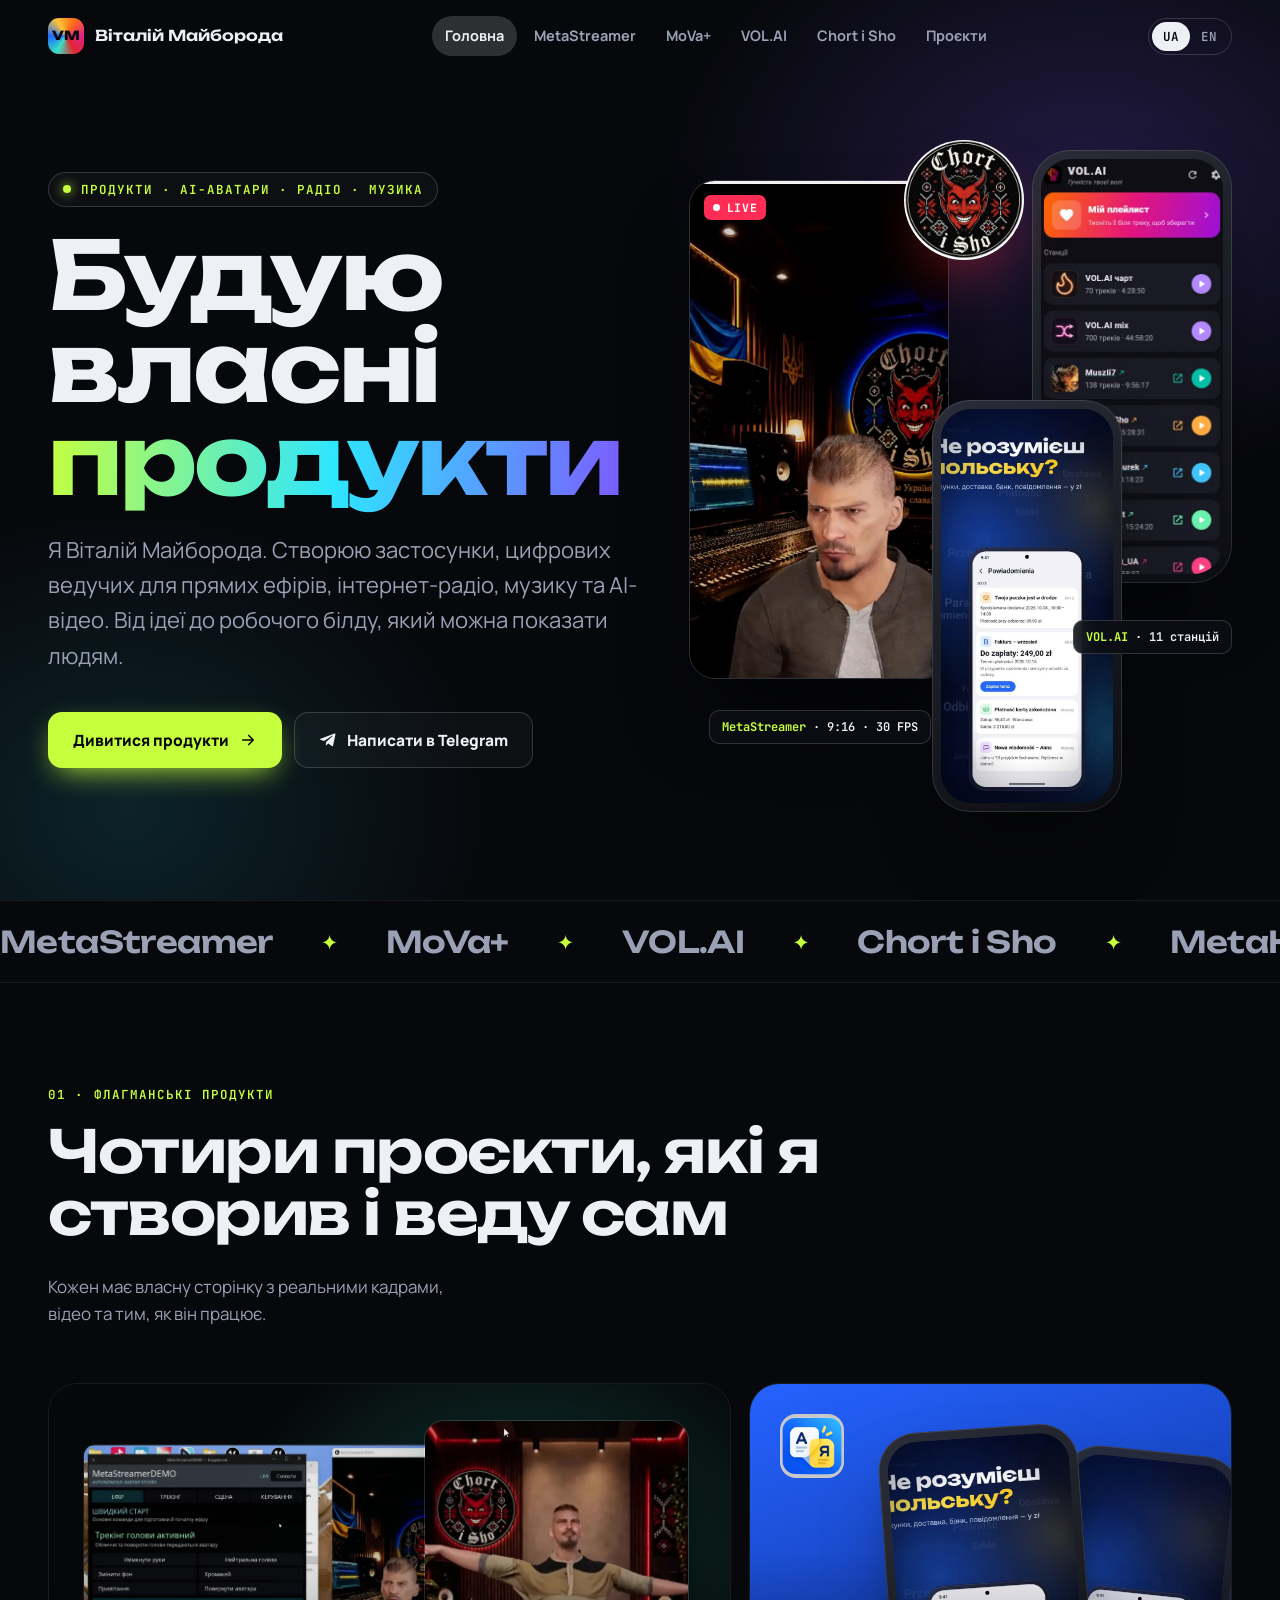
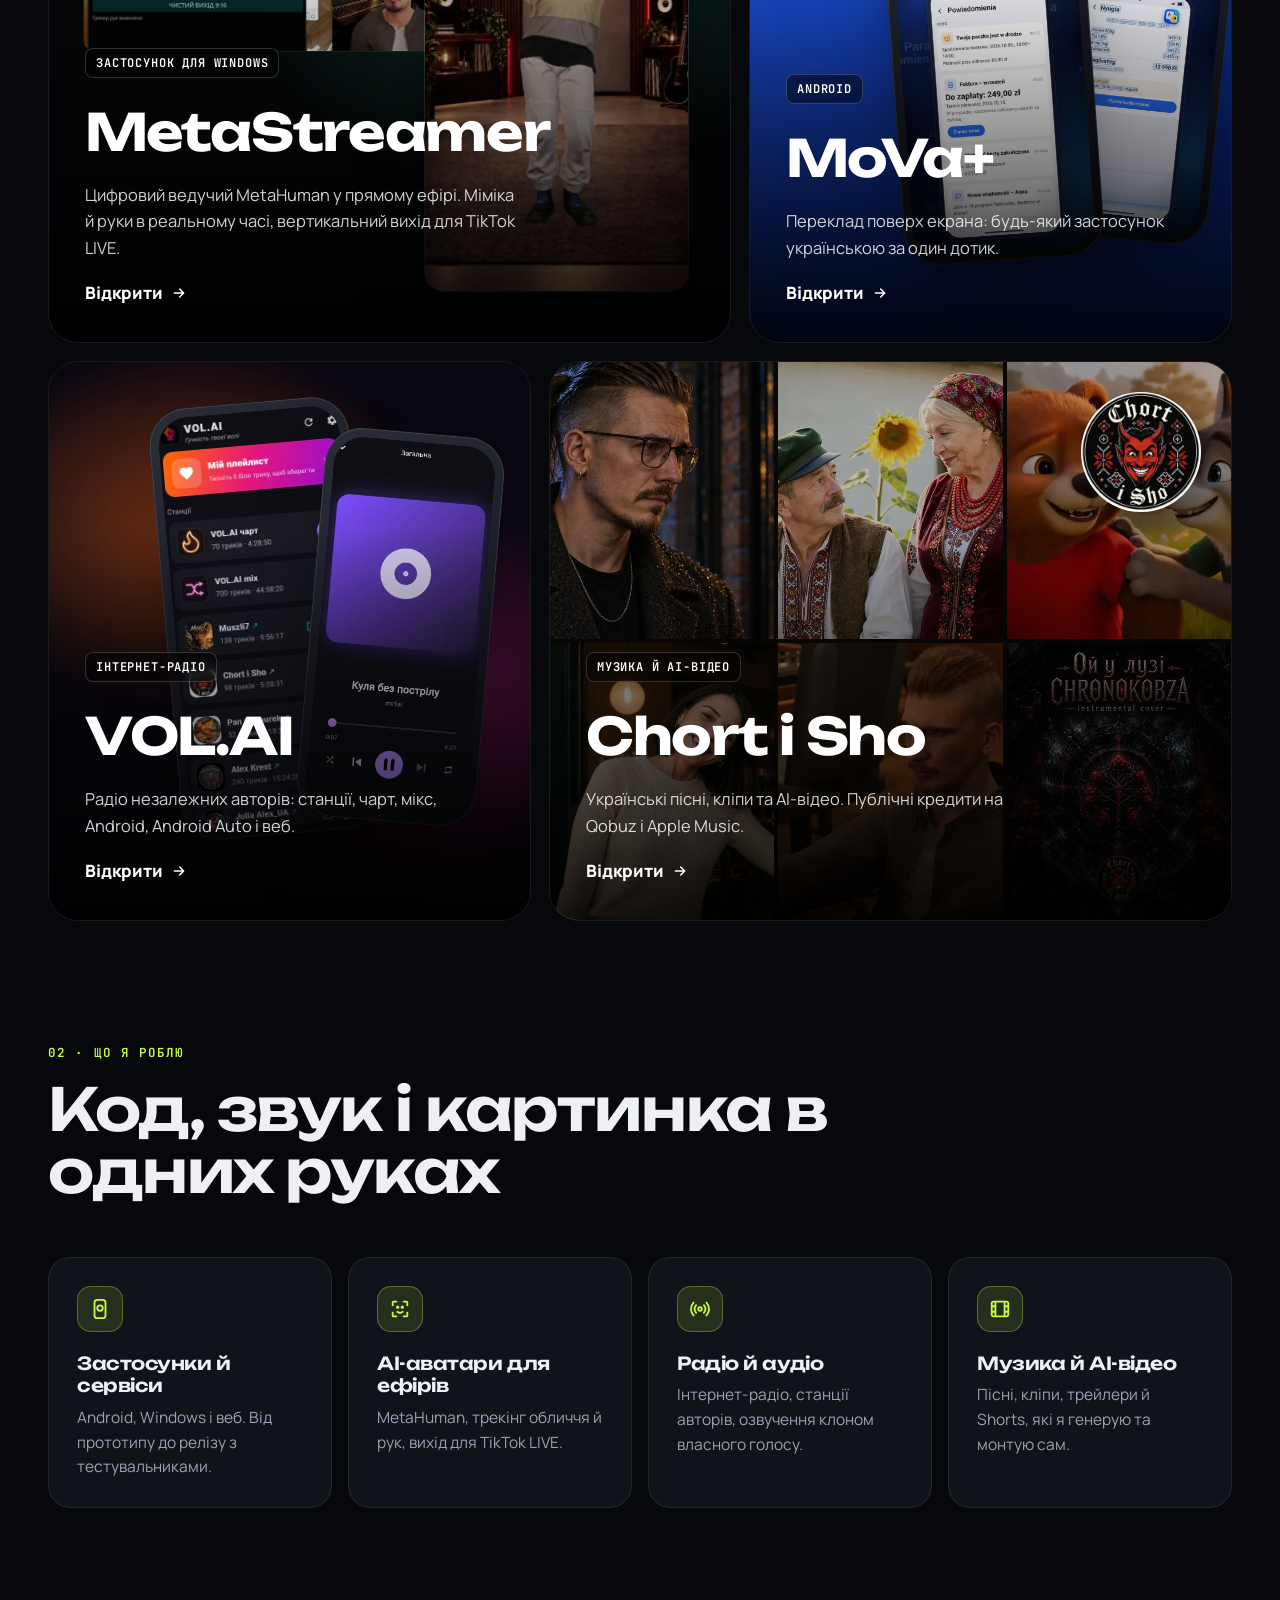
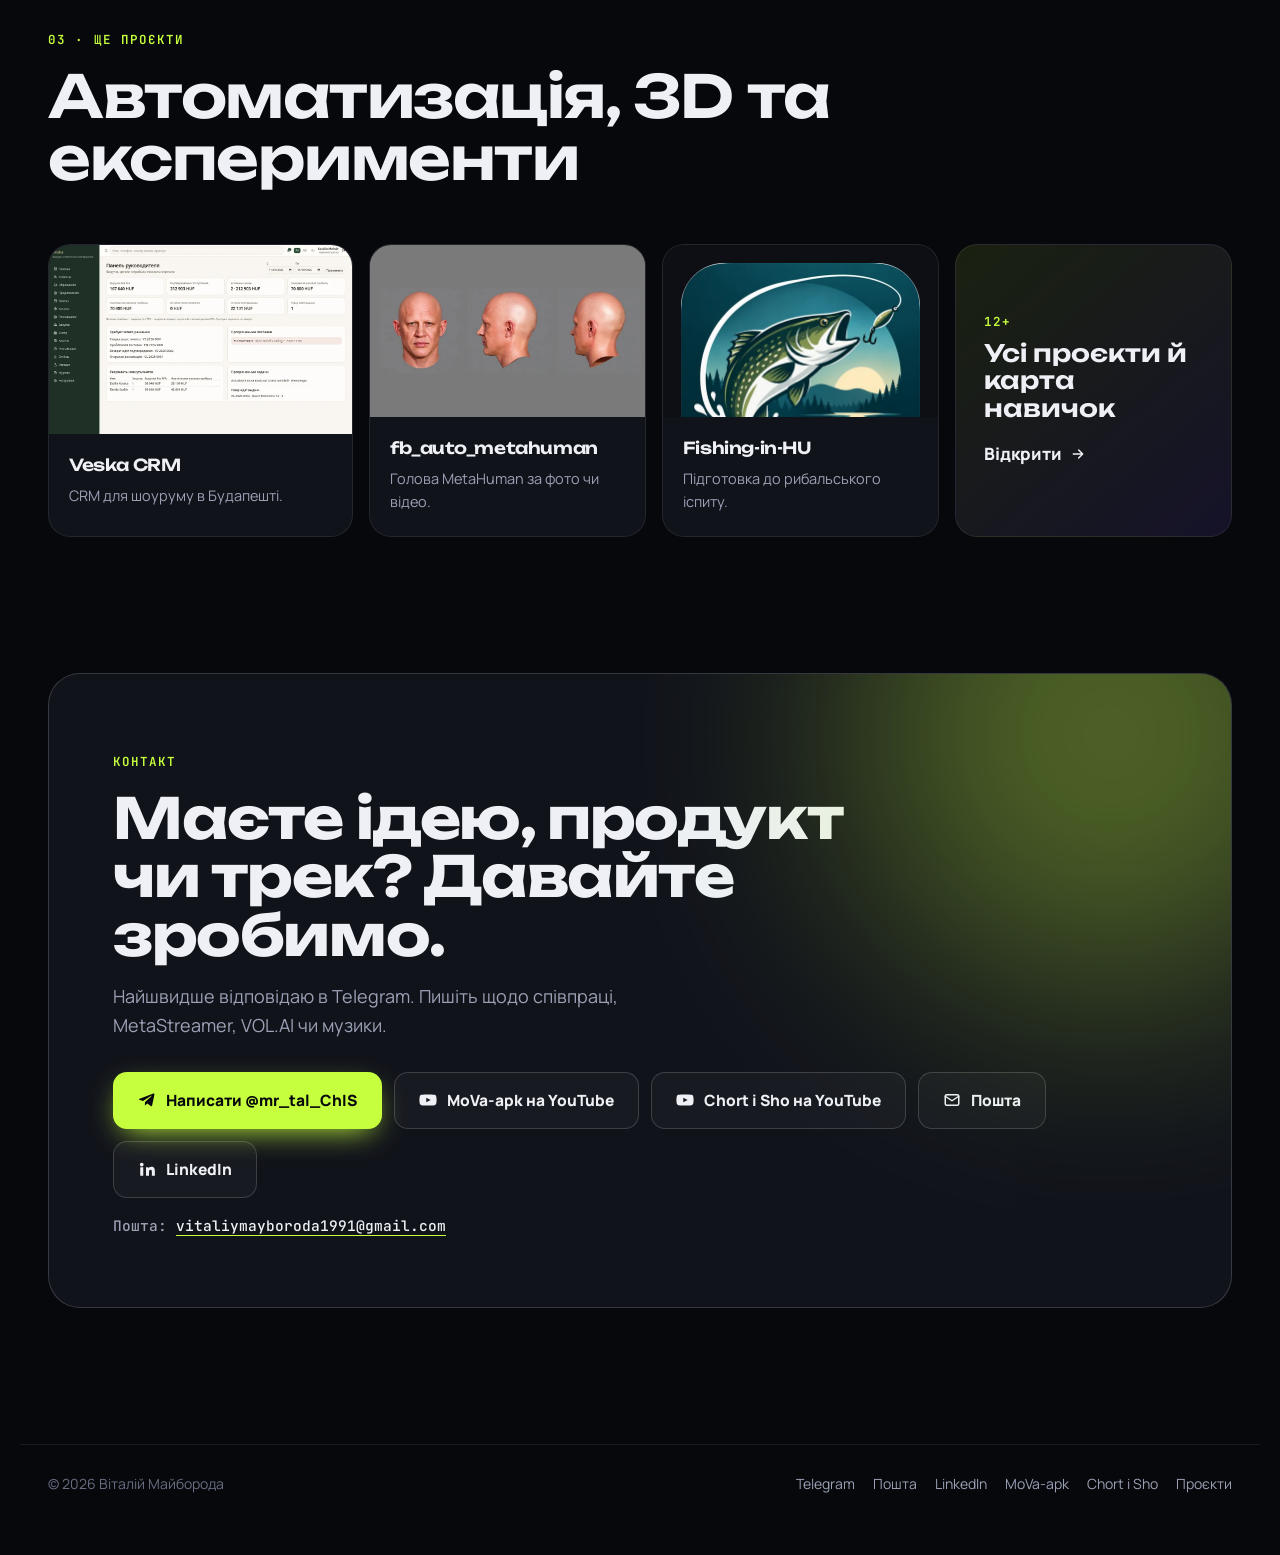
==== commit 7ffd3d1e: "Add email and LinkedIn to contact blocks and footer" ====
--- a/index.html
+++ b/index.html
@@ -77,11 +77,11 @@
  </div>
 </div></section>
 <section class="sec" id="contact"><div class="wrap"><div class="cta rv"><div class="glow" aria-hidden="true"></div>
-<span class="eyebrow"><span data-l="uk">Контакт</span><span data-l="en">Contact</span></span><h2><span data-l="uk">Маєте ідею, продукт чи трек? Давайте зробимо.</span><span data-l="en">Got an idea, a product or a track? Let's build it.</span></h2><p><span data-l="uk">Найшвидше відповідаю в Telegram. Пишіть щодо співпраці, MetaStreamer, VOL.AI чи музики.</span><span data-l="en">Telegram is the fastest way to reach me. Write about collaboration, MetaStreamer, VOL.AI or music.</span></p><div class="btns"><a class="btn btn-p" href="https://t.me/mr_tal_ChIS" target="_blank" rel="noopener"><svg viewBox="0 0 24 24" fill="currentColor"><path d="M21.9 4.6 18.8 19.3c-.2 1-.9 1.3-1.7.8l-4.7-3.5-2.3 2.2c-.3.3-.5.5-1 .5l.3-4.8 8.8-7.9c.4-.3-.1-.5-.6-.2L6.7 13.2 2 11.8c-1-.3-1-1 .2-1.5l18.3-7c.9-.3 1.6.2 1.4 1.3Z"/></svg><span data-l="uk">Написати @mr_tal_ChIS</span><span data-l="en">Message @mr_tal_ChIS</span></a><a class="btn btn-g" href="https://www.youtube.com/@MoVa-apk/shorts" target="_blank" rel="noopener"><svg viewBox="0 0 24 24" fill="currentColor"><path d="M23 7.2a3 3 0 0 0-2.1-2.1C19 4.6 12 4.6 12 4.6s-7 0-8.9.5A3 3 0 0 0 1 7.2 31 31 0 0 0 .5 12a31 31 0 0 0 .5 4.8 3 3 0 0 0 2.1 2.1c1.9.5 8.9.5 8.9.5s7 0 8.9-.5a3 3 0 0 0 2.1-2.1 31 31 0 0 0 .5-4.8 31 31 0 0 0-.5-4.8ZM9.7 15.1V8.9l5.8 3.1-5.8 3.1Z"/></svg><span data-l="uk">MoVa-apk на YouTube</span><span data-l="en">MoVa-apk on YouTube</span></a><a class="btn btn-g" href="https://www.youtube.com/@Chort_i_Sho" target="_blank" rel="noopener"><svg viewBox="0 0 24 24" fill="currentColor"><path d="M23 7.2a3 3 0 0 0-2.1-2.1C19 4.6 12 4.6 12 4.6s-7 0-8.9.5A3 3 0 0 0 1 7.2 31 31 0 0 0 .5 12a31 31 0 0 0 .5 4.8 3 3 0 0 0 2.1 2.1c1.9.5 8.9.5 8.9.5s7 0 8.9-.5a3 3 0 0 0 2.1-2.1 31 31 0 0 0 .5-4.8 31 31 0 0 0-.5-4.8ZM9.7 15.1V8.9l5.8 3.1-5.8 3.1Z"/></svg><span data-l="uk">Chort i Sho на YouTube</span><span data-l="en">Chort i Sho on YouTube</span></a></div></div></div></section>
+<span class="eyebrow"><span data-l="uk">Контакт</span><span data-l="en">Contact</span></span><h2><span data-l="uk">Маєте ідею, продукт чи трек? Давайте зробимо.</span><span data-l="en">Got an idea, a product or a track? Let's build it.</span></h2><p><span data-l="uk">Найшвидше відповідаю в Telegram. Пишіть щодо співпраці, MetaStreamer, VOL.AI чи музики.</span><span data-l="en">Telegram is the fastest way to reach me. Write about collaboration, MetaStreamer, VOL.AI or music.</span></p><div class="btns"><a class="btn btn-p" href="https://t.me/mr_tal_ChIS" target="_blank" rel="noopener"><svg viewBox="0 0 24 24" fill="currentColor"><path d="M21.9 4.6 18.8 19.3c-.2 1-.9 1.3-1.7.8l-4.7-3.5-2.3 2.2c-.3.3-.5.5-1 .5l.3-4.8 8.8-7.9c.4-.3-.1-.5-.6-.2L6.7 13.2 2 11.8c-1-.3-1-1 .2-1.5l18.3-7c.9-.3 1.6.2 1.4 1.3Z"/></svg><span data-l="uk">Написати @mr_tal_ChIS</span><span data-l="en">Message @mr_tal_ChIS</span></a><a class="btn btn-g" href="https://www.youtube.com/@MoVa-apk/shorts" target="_blank" rel="noopener"><svg viewBox="0 0 24 24" fill="currentColor"><path d="M23 7.2a3 3 0 0 0-2.1-2.1C19 4.6 12 4.6 12 4.6s-7 0-8.9.5A3 3 0 0 0 1 7.2 31 31 0 0 0 .5 12a31 31 0 0 0 .5 4.8 3 3 0 0 0 2.1 2.1c1.9.5 8.9.5 8.9.5s7 0 8.9-.5a3 3 0 0 0 2.1-2.1 31 31 0 0 0 .5-4.8 31 31 0 0 0-.5-4.8ZM9.7 15.1V8.9l5.8 3.1-5.8 3.1Z"/></svg><span data-l="uk">MoVa-apk на YouTube</span><span data-l="en">MoVa-apk on YouTube</span></a><a class="btn btn-g" href="https://www.youtube.com/@Chort_i_Sho" target="_blank" rel="noopener"><svg viewBox="0 0 24 24" fill="currentColor"><path d="M23 7.2a3 3 0 0 0-2.1-2.1C19 4.6 12 4.6 12 4.6s-7 0-8.9.5A3 3 0 0 0 1 7.2 31 31 0 0 0 .5 12a31 31 0 0 0 .5 4.8 3 3 0 0 0 2.1 2.1c1.9.5 8.9.5 8.9.5s7 0 8.9-.5a3 3 0 0 0 2.1-2.1 31 31 0 0 0 .5-4.8 31 31 0 0 0-.5-4.8ZM9.7 15.1V8.9l5.8 3.1-5.8 3.1Z"/></svg><span data-l="uk">Chort i Sho на YouTube</span><span data-l="en">Chort i Sho on YouTube</span></a><a class="btn btn-g" href="mailto:vitaliymayboroda1991@gmail.com"><svg viewBox="0 0 24 24" fill="none" stroke="currentColor" stroke-width="2" stroke-linecap="round" stroke-linejoin="round"><rect x="3" y="5" width="18" height="14" rx="2"/><path d="m3 7 9 6 9-6"/></svg><span data-l="uk">Пошта</span><span data-l="en">Email</span></a><a class="btn btn-g" href="https://www.linkedin.com/in/%D0%B2%D1%96%D1%82%D0%B0%D0%BB%D1%96%D0%B9-%D0%BC%D0%B0%D0%B9%D0%B1%D0%BE%D1%80%D0%BE%D0%B4%D0%B0-47b2a643a/" target="_blank" rel="noopener"><svg viewBox="0 0 24 24" fill="currentColor"><path d="M4.98 3.5a2.5 2.5 0 1 1 0 5 2.5 2.5 0 0 1 0-5ZM3 9.5h4V21H3V9.5Zm7 0h3.8v1.6h.1c.5-1 1.8-2 3.8-2 4 0 4.8 2.6 4.8 6V21h-4v-5.2c0-1.3 0-2.9-1.8-2.9s-2 1.4-2 2.8V21h-4V9.5Z"/></svg>LinkedIn</a></div><p class="cta-mail"><span data-l="uk">Пошта</span><span data-l="en">Email</span>: <a href="mailto:vitaliymayboroda1991@gmail.com">vitaliymayboroda1991@gmail.com</a></p></div></div></section>
 
 </main>
 
-<footer><div class="wrap foot"><span>© 2026 <span data-l="uk">Віталій Майборода</span><span data-l="en">Vitalii Maiboroda</span></span><span><a href="https://t.me/mr_tal_ChIS" target="_blank" rel="noopener">Telegram</a><a href="https://www.youtube.com/@MoVa-apk/shorts" target="_blank" rel="noopener">MoVa-apk</a><a href="https://www.youtube.com/@Chort_i_Sho" target="_blank" rel="noopener">Chort i Sho</a><a href="projects.html"><span data-l="uk">Проєкти</span><span data-l="en">Projects</span></a></span></div></footer>
+<footer><div class="wrap foot"><span>© 2026 <span data-l="uk">Віталій Майборода</span><span data-l="en">Vitalii Maiboroda</span></span><span><a href="https://t.me/mr_tal_ChIS" target="_blank" rel="noopener">Telegram</a><a href="mailto:vitaliymayboroda1991@gmail.com"><span data-l="uk">Пошта</span><span data-l="en">Email</span></a><a href="https://www.linkedin.com/in/%D0%B2%D1%96%D1%82%D0%B0%D0%BB%D1%96%D0%B9-%D0%BC%D0%B0%D0%B9%D0%B1%D0%BE%D1%80%D0%BE%D0%B4%D0%B0-47b2a643a/" target="_blank" rel="noopener">LinkedIn</a><a href="https://www.youtube.com/@MoVa-apk/shorts" target="_blank" rel="noopener">MoVa-apk</a><a href="https://www.youtube.com/@Chort_i_Sho" target="_blank" rel="noopener">Chort i Sho</a><a href="projects.html"><span data-l="uk">Проєкти</span><span data-l="en">Projects</span></a></span></div></footer>
 <script src="assets/js/main.js"></script>
 </body>
 </html>
--- a/assets/css/site.css
+++ b/assets/css/site.css
@@ -476,3 +476,6 @@
   .btns{flex-wrap:wrap}
 }
 @media (max-width:600px){.tile-c h3{font-size:clamp(28px,8.4vw,34px)}}
+.cta .cta-mail{margin:18px 0 0;font:500 14.5px var(--fm);color:var(--muted);position:relative}
+.cta .cta-mail a{color:var(--text);text-decoration:underline;text-decoration-color:var(--acc);text-underline-offset:4px;word-break:normal;display:inline-block}
+.t-mova .cta .cta-mail{color:rgba(255,255,255,.75)}.t-mova .cta .cta-mail a{color:#fff}
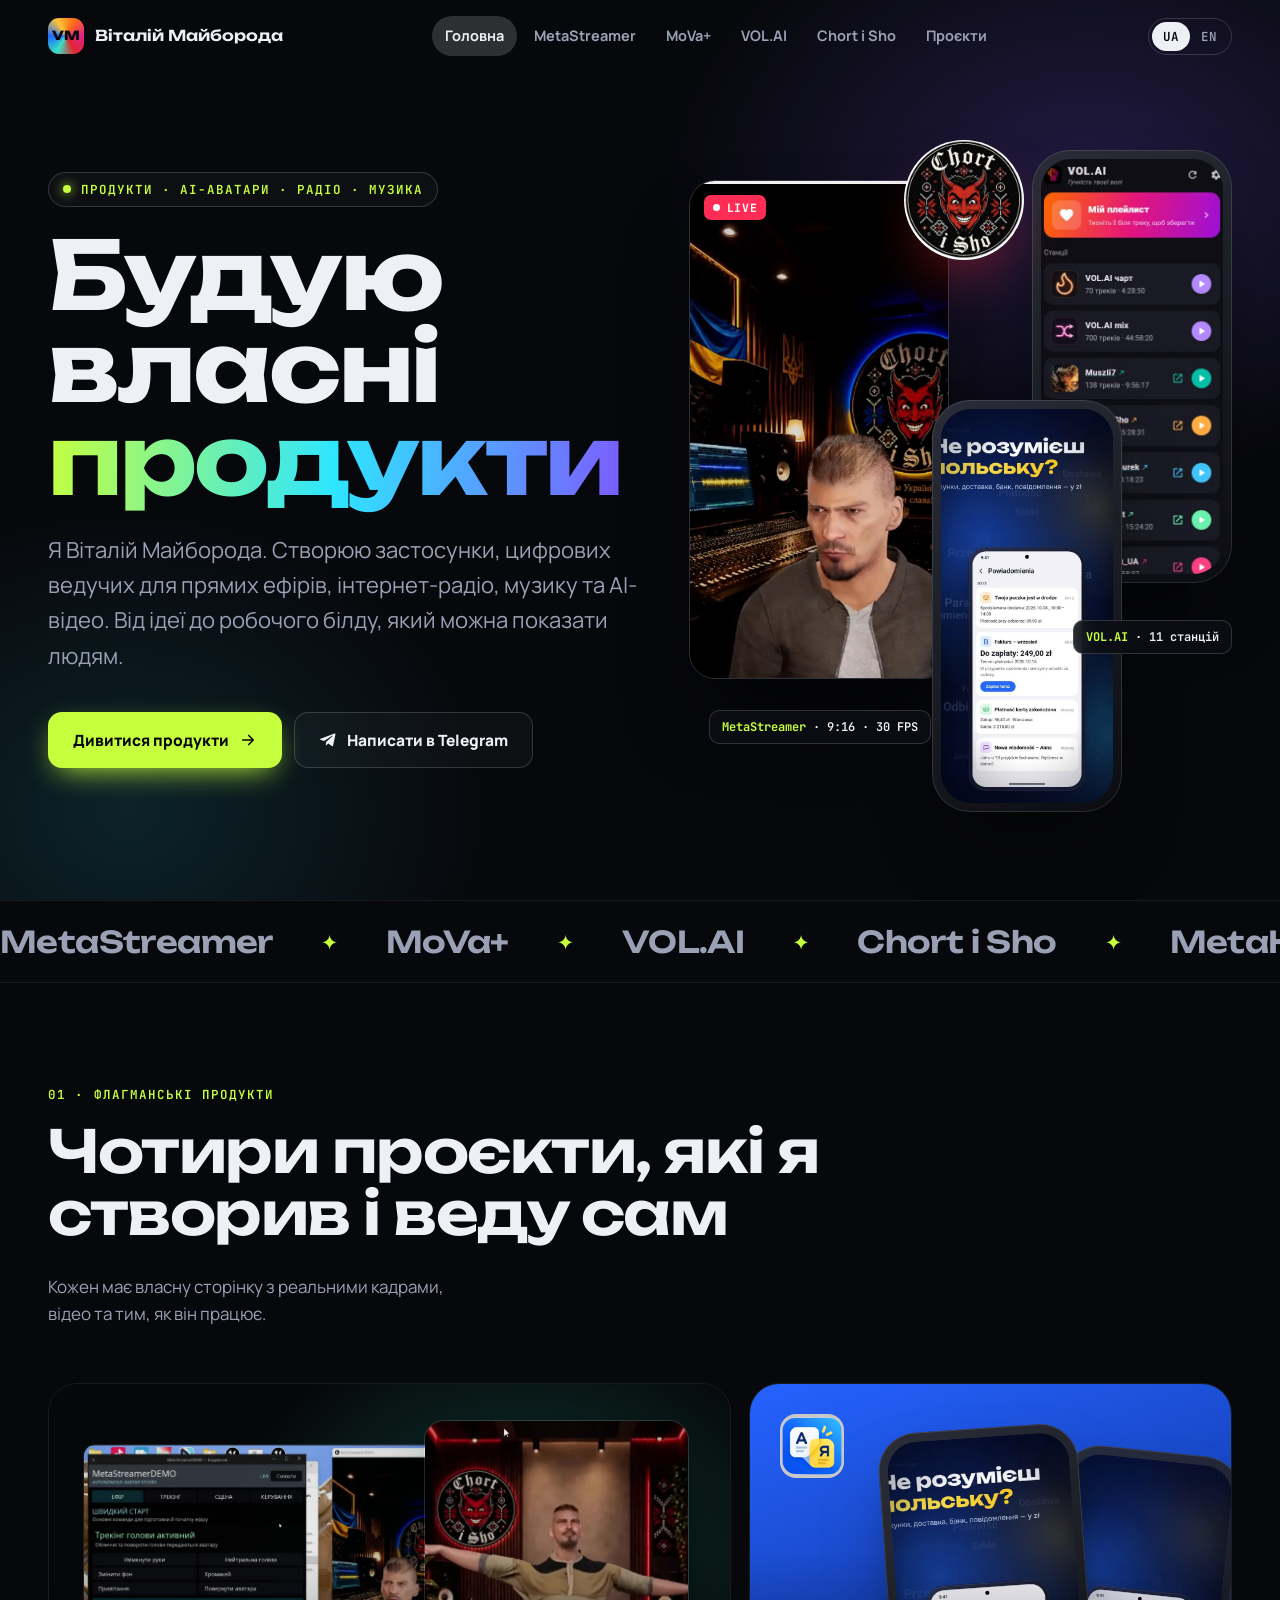
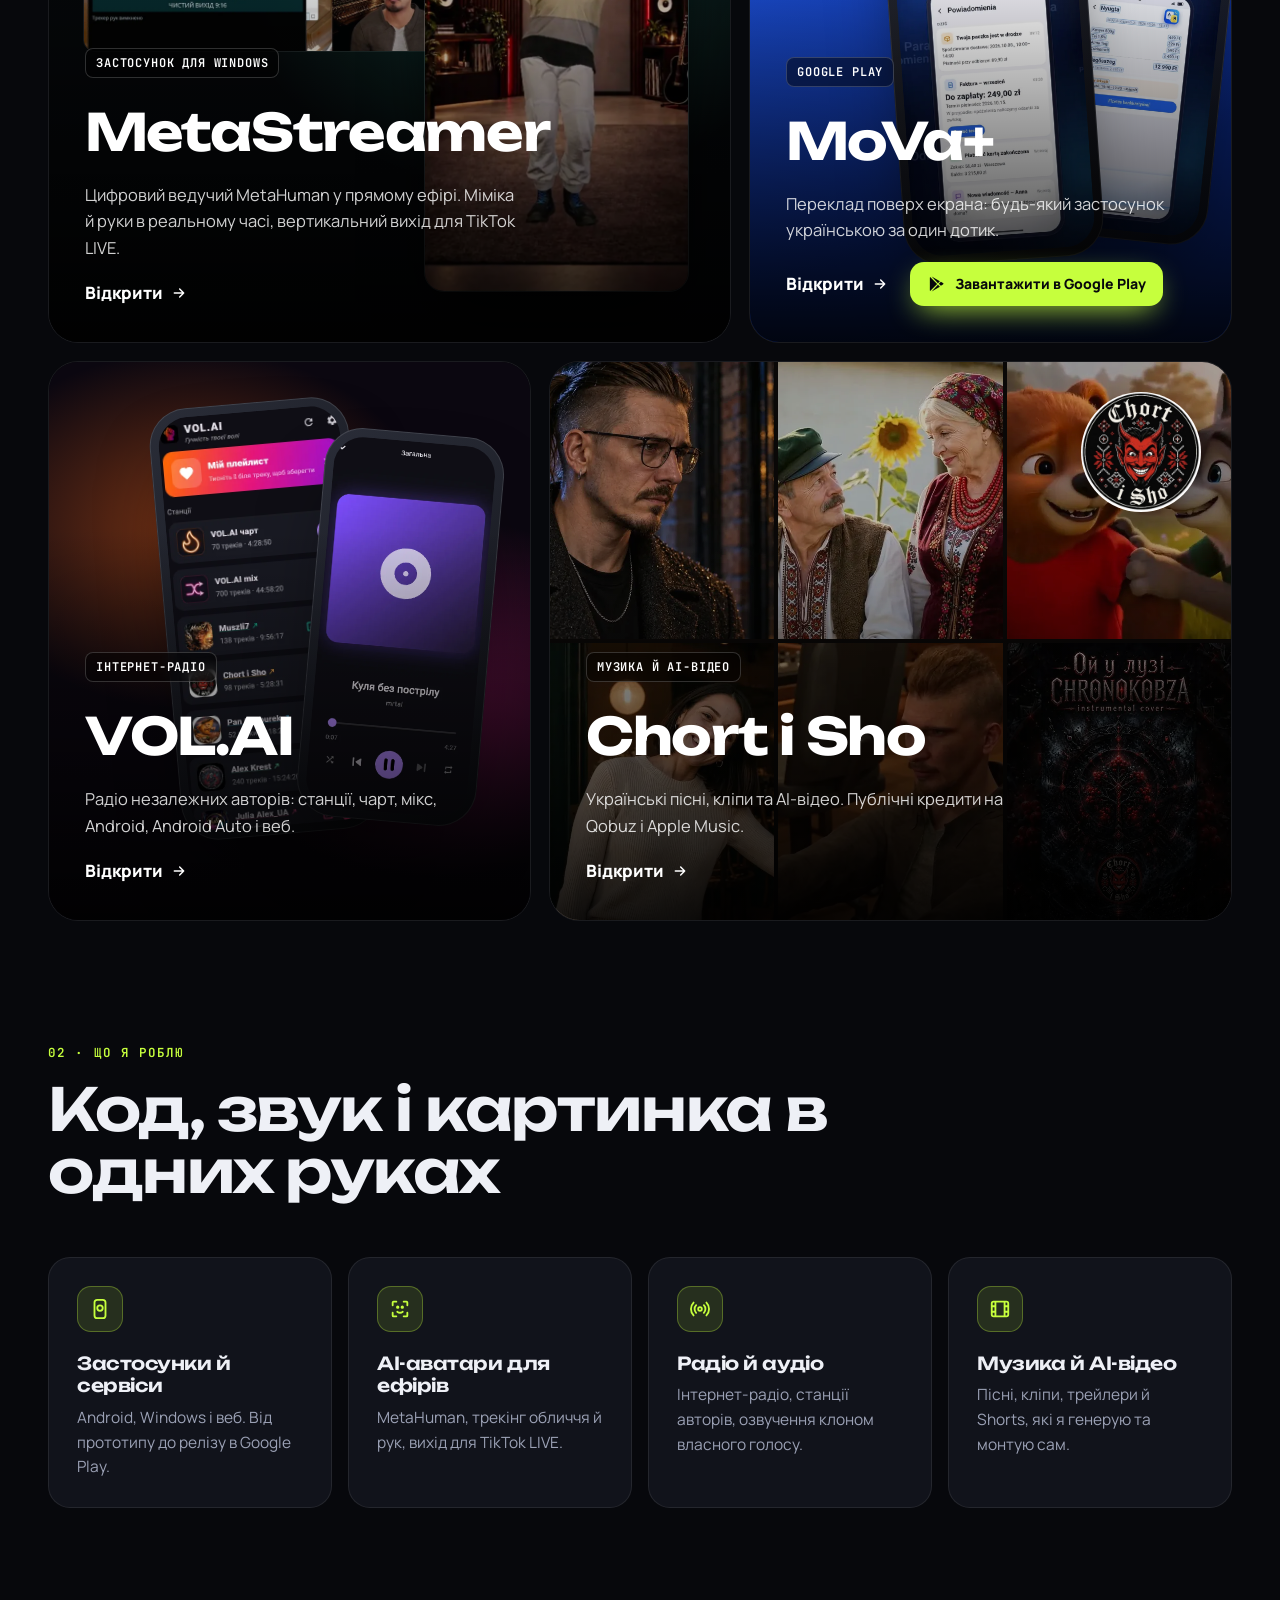
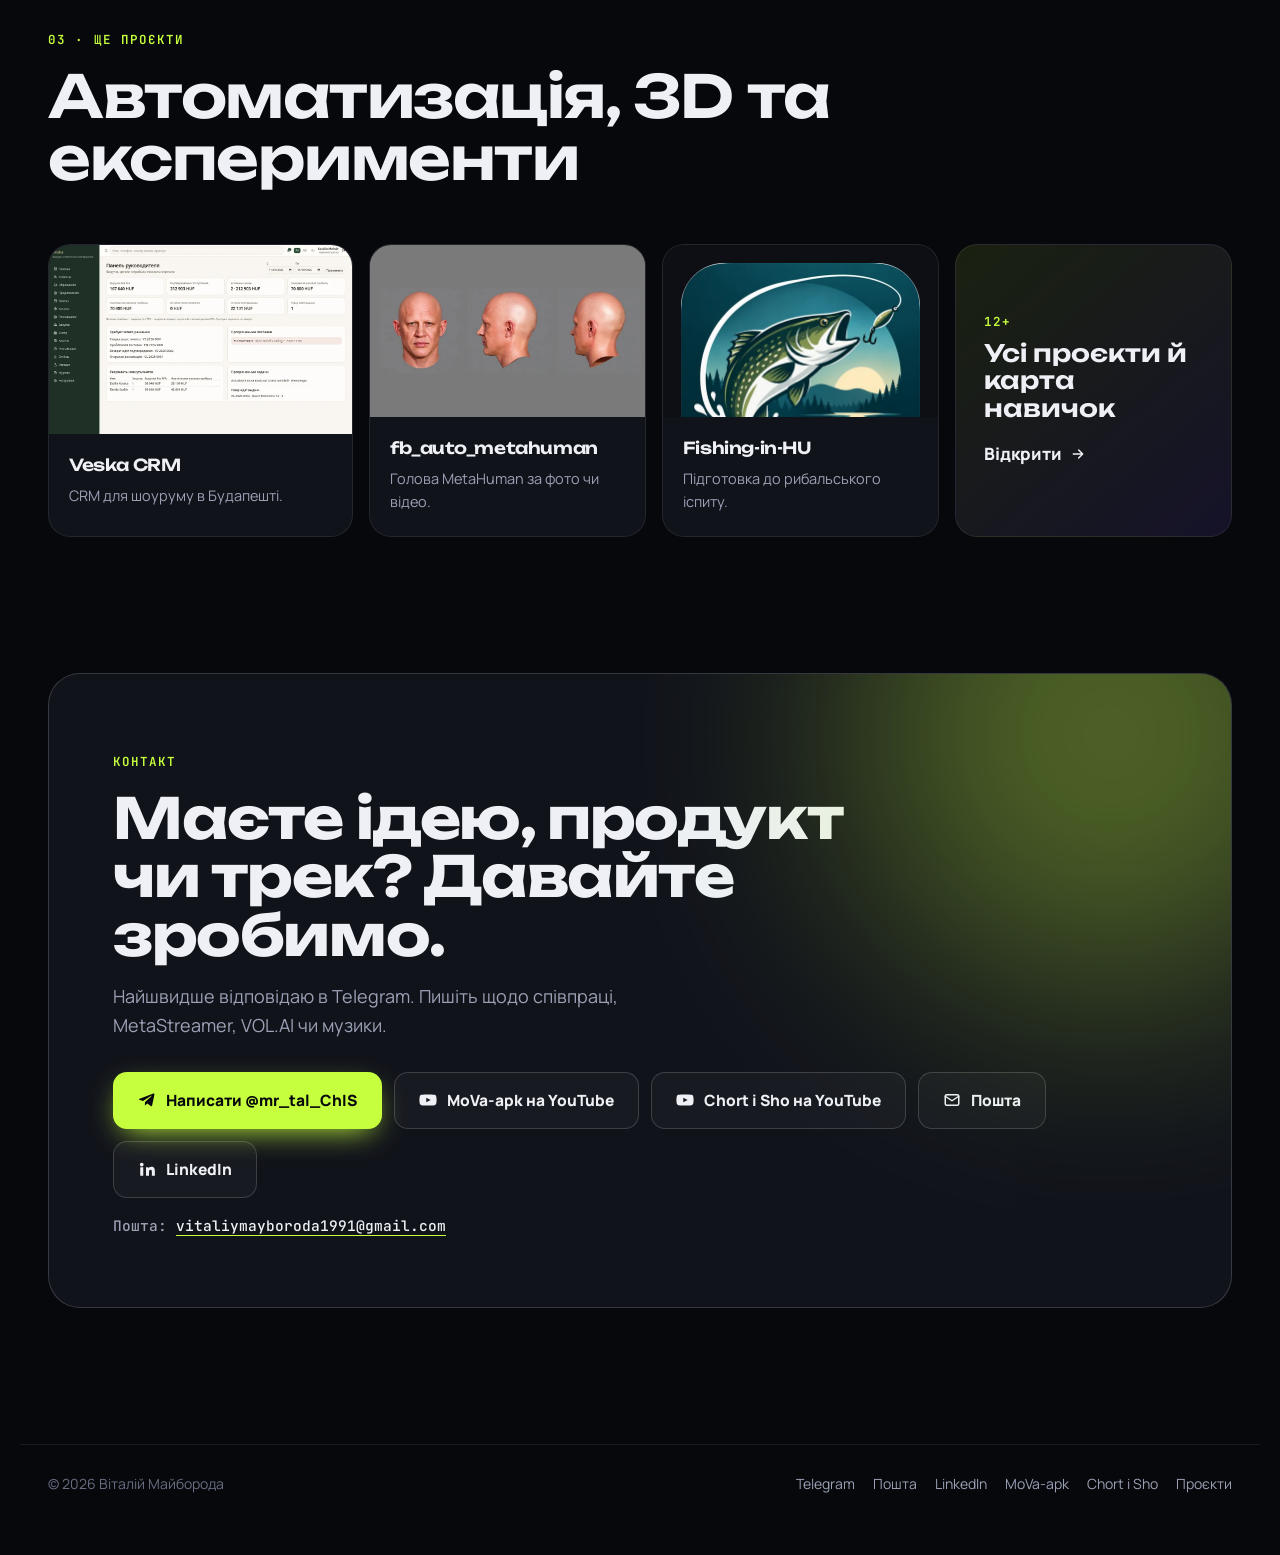
==== commit e3cd64c1: "MoVa+: released on Google Play, add Play buttons, remove testing wording" ====
--- a/index.html
+++ b/index.html
@@ -48,8 +48,8 @@
  <div class="tiles">
   <a class="tile tile-1 rv" href="metastreamer.html"><div class="tile-v tv-ms"><img class="b" src="assets/img/ms-ui.webp" alt="" loading="lazy"><img class="a" src="assets/img/ms-room.webp" alt="" loading="lazy"></div>
    <div class="tile-c"><span class="tag"><span data-l="uk">Застосунок для Windows</span><span data-l="en">Windows app</span></span><h3>MetaStreamer</h3><p><span data-l="uk">Цифровий ведучий MetaHuman у прямому ефірі. Міміка й руки в реальному часі, вертикальний вихід для TikTok LIVE.</span><span data-l="en">A MetaHuman digital host, live. Face and hands in real time, vertical output for TikTok LIVE.</span></p><span class="lnk"><span data-l="uk">Відкрити</span><span data-l="en">Open</span><svg viewBox="0 0 24 24" fill="none" stroke="currentColor" stroke-width="2.2" stroke-linecap="round" stroke-linejoin="round"><path d="M5 12h14M13 6l6 6-6 6"/></svg></span></div></a>
-  <a class="tile tile-2 rv d1" href="movaplus.html"><div class="tile-v tv-mova"><img class="logo" src="assets/img/mova-icon.webp" alt=""><div class="phone b nonotch"><img src="assets/img/mova-ad-hu.webp" alt="" loading="lazy"></div><div class="phone a nonotch"><img src="assets/img/mova-ad-pl.webp" alt="" loading="lazy"></div></div>
-   <div class="tile-c"><span class="tag">Android</span><h3>MoVa+</h3><p><span data-l="uk">Переклад поверх екрана: будь-який застосунок українською за один дотик.</span><span data-l="en">On-screen translation: any app in Ukrainian with one tap.</span></p><span class="lnk"><span data-l="uk">Відкрити</span><span data-l="en">Open</span><svg viewBox="0 0 24 24" fill="none" stroke="currentColor" stroke-width="2.2" stroke-linecap="round" stroke-linejoin="round"><path d="M5 12h14M13 6l6 6-6 6"/></svg></span></div></a>
+  <div class="tile tile-2 rv d1"><div class="tile-v tv-mova"><img class="logo" src="assets/img/mova-icon.webp" alt=""><div class="phone b nonotch"><img src="assets/img/mova-ad-hu.webp" alt="" loading="lazy"></div><div class="phone a nonotch"><img src="assets/img/mova-ad-pl.webp" alt="" loading="lazy"></div></div>
+   <div class="tile-c"><span class="tag">Google Play</span><h3>MoVa+</h3><p><span data-l="uk">Переклад поверх екрана: будь-який застосунок українською за один дотик.</span><span data-l="en">On-screen translation: any app in Ukrainian with one tap.</span></p><div class="tile-act"><a class="lnk stretch" href="movaplus.html"><span data-l="uk">Відкрити</span><span data-l="en">Open</span><svg viewBox="0 0 24 24" fill="none" stroke="currentColor" stroke-width="2.2" stroke-linecap="round" stroke-linejoin="round"><path d="M5 12h14M13 6l6 6-6 6"/></svg></a><a class="btn btn-p btn-sm" href="https://play.google.com/store/apps/details?id=hu.ua.overlaytranslator.demo.play&amp;hl=uk" target="_blank" rel="noopener"><svg viewBox="0 0 24 24" fill="currentColor"><path d="M4.2 2.6c-.3.3-.4.7-.4 1.2v16.4c0 .5.1.9.4 1.2l9.3-9.4-9.3-9.4Zm10.4 10.5 2.6 2.6-11 6.3 8.4-8.9Zm0-2.2L6.2 2l11 6.3-2.6 2.6Zm3.9-1.8 2.8 1.6c.9.5.9 1.4 0 1.9l-2.8 1.6-2.8-2.6 2.8-2.5Z"/></svg><span data-l="uk">Завантажити в Google Play</span><span data-l="en">Get it on Google Play</span></a></div></div></div>
   <a class="tile tile-3 rv" href="volai.html"><div class="tile-v tv-vol"><div class="phone a nonotch"><img src="assets/img/vol-phone-stations.webp" alt="" loading="lazy"></div><div class="phone b nonotch"><img src="assets/img/vol-phone-player.webp" alt="" loading="lazy"></div></div>
    <div class="tile-c"><span class="tag"><span data-l="uk">Інтернет-радіо</span><span data-l="en">Internet radio</span></span><h3>VOL.AI</h3><p><span data-l="uk">Радіо незалежних авторів: станції, чарт, мікс, Android, Android Auto і веб.</span><span data-l="en">An independent artists radio: stations, chart, mix, Android, Android Auto and web.</span></p><span class="lnk"><span data-l="uk">Відкрити</span><span data-l="en">Open</span><svg viewBox="0 0 24 24" fill="none" stroke="currentColor" stroke-width="2.2" stroke-linecap="round" stroke-linejoin="round"><path d="M5 12h14M13 6l6 6-6 6"/></svg></span></div></a>
   <a class="tile tile-4 rv d1" href="chortisho.html"><div class="tile-v tv-chort"><div class="grid4"><img src="assets/img/yt/_XzLv8A5Qqc.webp" alt="" loading="lazy"><img src="assets/img/yt/0uQm21LS4cQ.webp" alt="" loading="lazy"><img src="assets/img/yt/1H8OzVrDCLM.webp" alt="" loading="lazy"><img src="assets/img/yt/Lbv3SUK76Xs.webp" alt="" loading="lazy"><img src="assets/img/yt/iTNrVqF2meU.webp" alt="" loading="lazy"><img src="assets/img/yt/BfnPFK28f38.webp" alt="" loading="lazy"></div><img class="logo" src="assets/img/chort-logo.webp" alt=""></div>
@@ -60,7 +60,7 @@
 <section class="sec" style="padding-top:20px"><div class="wrap">
  <div class="sec-hd rv"><div><span class="eyebrow">02 · <span data-l="uk">Що я роблю</span><span data-l="en">What I do</span></span><h2 class="h-sec"><span data-l="uk">Код, звук і картинка в одних руках</span><span data-l="en">Code, sound and picture in one pair of hands</span></h2></div></div>
  <div class="what">
-  <div class="feat rv "><div class="ic" aria-hidden="true"><svg viewBox="0 0 24 24" fill="none" stroke="currentColor" stroke-width="2"><rect x="6" y="2" width="12" height="20" rx="3"/><circle cx="12" cy="11" r="3"/></svg></div><h3><span data-l="uk">Застосунки й сервіси</span><span data-l="en">Apps and services</span></h3><p><span data-l="uk">Android, Windows і веб. Від прототипу до релізу з тестувальниками.</span><span data-l="en">Android, Windows and web. From prototype to a release with testers.</span></p></div>
+  <div class="feat rv "><div class="ic" aria-hidden="true"><svg viewBox="0 0 24 24" fill="none" stroke="currentColor" stroke-width="2"><rect x="6" y="2" width="12" height="20" rx="3"/><circle cx="12" cy="11" r="3"/></svg></div><h3><span data-l="uk">Застосунки й сервіси</span><span data-l="en">Apps and services</span></h3><p><span data-l="uk">Android, Windows і веб. Від прототипу до релізу в Google Play.</span><span data-l="en">Android, Windows and web. From prototype to a release on Google Play.</span></p></div>
   <div class="feat rv d1"><div class="ic" aria-hidden="true"><svg viewBox="0 0 24 24" fill="none" stroke="currentColor" stroke-width="2" stroke-linecap="round"><path d="M4 8V5a1 1 0 0 1 1-1h3M16 4h3a1 1 0 0 1 1 1v3M20 16v3a1 1 0 0 1-1 1h-3M8 20H5a1 1 0 0 1-1-1v-3"/><circle cx="9.5" cy="10" r=".8" fill="currentColor"/><circle cx="14.5" cy="10" r=".8" fill="currentColor"/><path d="M9 15c1.7 1.3 4.3 1.3 6 0"/></svg></div><h3><span data-l="uk">AI-аватари для ефірів</span><span data-l="en">AI avatars for streams</span></h3><p><span data-l="uk">MetaHuman, трекінг обличчя й рук, вихід для TikTok LIVE.</span><span data-l="en">MetaHuman, face and hand tracking, output for TikTok LIVE.</span></p></div>
   <div class="feat rv d2"><div class="ic" aria-hidden="true"><svg viewBox="0 0 24 24" fill="none" stroke="currentColor" stroke-width="2" stroke-linecap="round"><circle cx="12" cy="12" r="2"/><path d="M16.2 7.8a6 6 0 0 1 0 8.4M7.8 16.2a6 6 0 0 1 0-8.4M19 5a10 10 0 0 1 0 14M5 19A10 10 0 0 1 5 5"/></svg></div><h3><span data-l="uk">Радіо й аудіо</span><span data-l="en">Radio and audio</span></h3><p><span data-l="uk">Інтернет-радіо, станції авторів, озвучення клоном власного голосу.</span><span data-l="en">Internet radio, artist stations, voice-over with a clone of my own voice.</span></p></div>
   <div class="feat rv d3"><div class="ic" aria-hidden="true"><svg viewBox="0 0 24 24" fill="none" stroke="currentColor" stroke-width="2"><rect x="3" y="4" width="18" height="16" rx="2"/><path d="M7 4v16M17 4v16M3 9h4M3 15h4M17 9h4M17 15h4"/></svg></div><h3><span data-l="uk">Музика й AI-відео</span><span data-l="en">Music and AI video</span></h3><p><span data-l="uk">Пісні, кліпи, трейлери й Shorts, які я генерую та монтую сам.</span><span data-l="en">Songs, music videos, trailers and Shorts I generate and edit myself.</span></p></div>
--- a/assets/css/site.css
+++ b/assets/css/site.css
@@ -479,3 +479,8 @@
 .cta .cta-mail{margin:18px 0 0;font:500 14.5px var(--fm);color:var(--muted);position:relative}
 .cta .cta-mail a{color:var(--text);text-decoration:underline;text-decoration-color:var(--acc);text-underline-offset:4px;word-break:normal;display:inline-block}
 .t-mova .cta .cta-mail{color:rgba(255,255,255,.75)}.t-mova .cta .cta-mail a{color:#fff}
+.tile-act{display:flex;flex-wrap:wrap;align-items:center;gap:14px 22px}
+.tile .stretch::after{content:"";position:absolute;left:0;right:0;bottom:0;top:-1200px;z-index:1}
+.tile-act .btn{position:relative;z-index:2}
+.btn-sm{padding:10px 16px;font-size:14px}
+.t-mova .btn-p .ic-gp,.btn svg{flex:none}
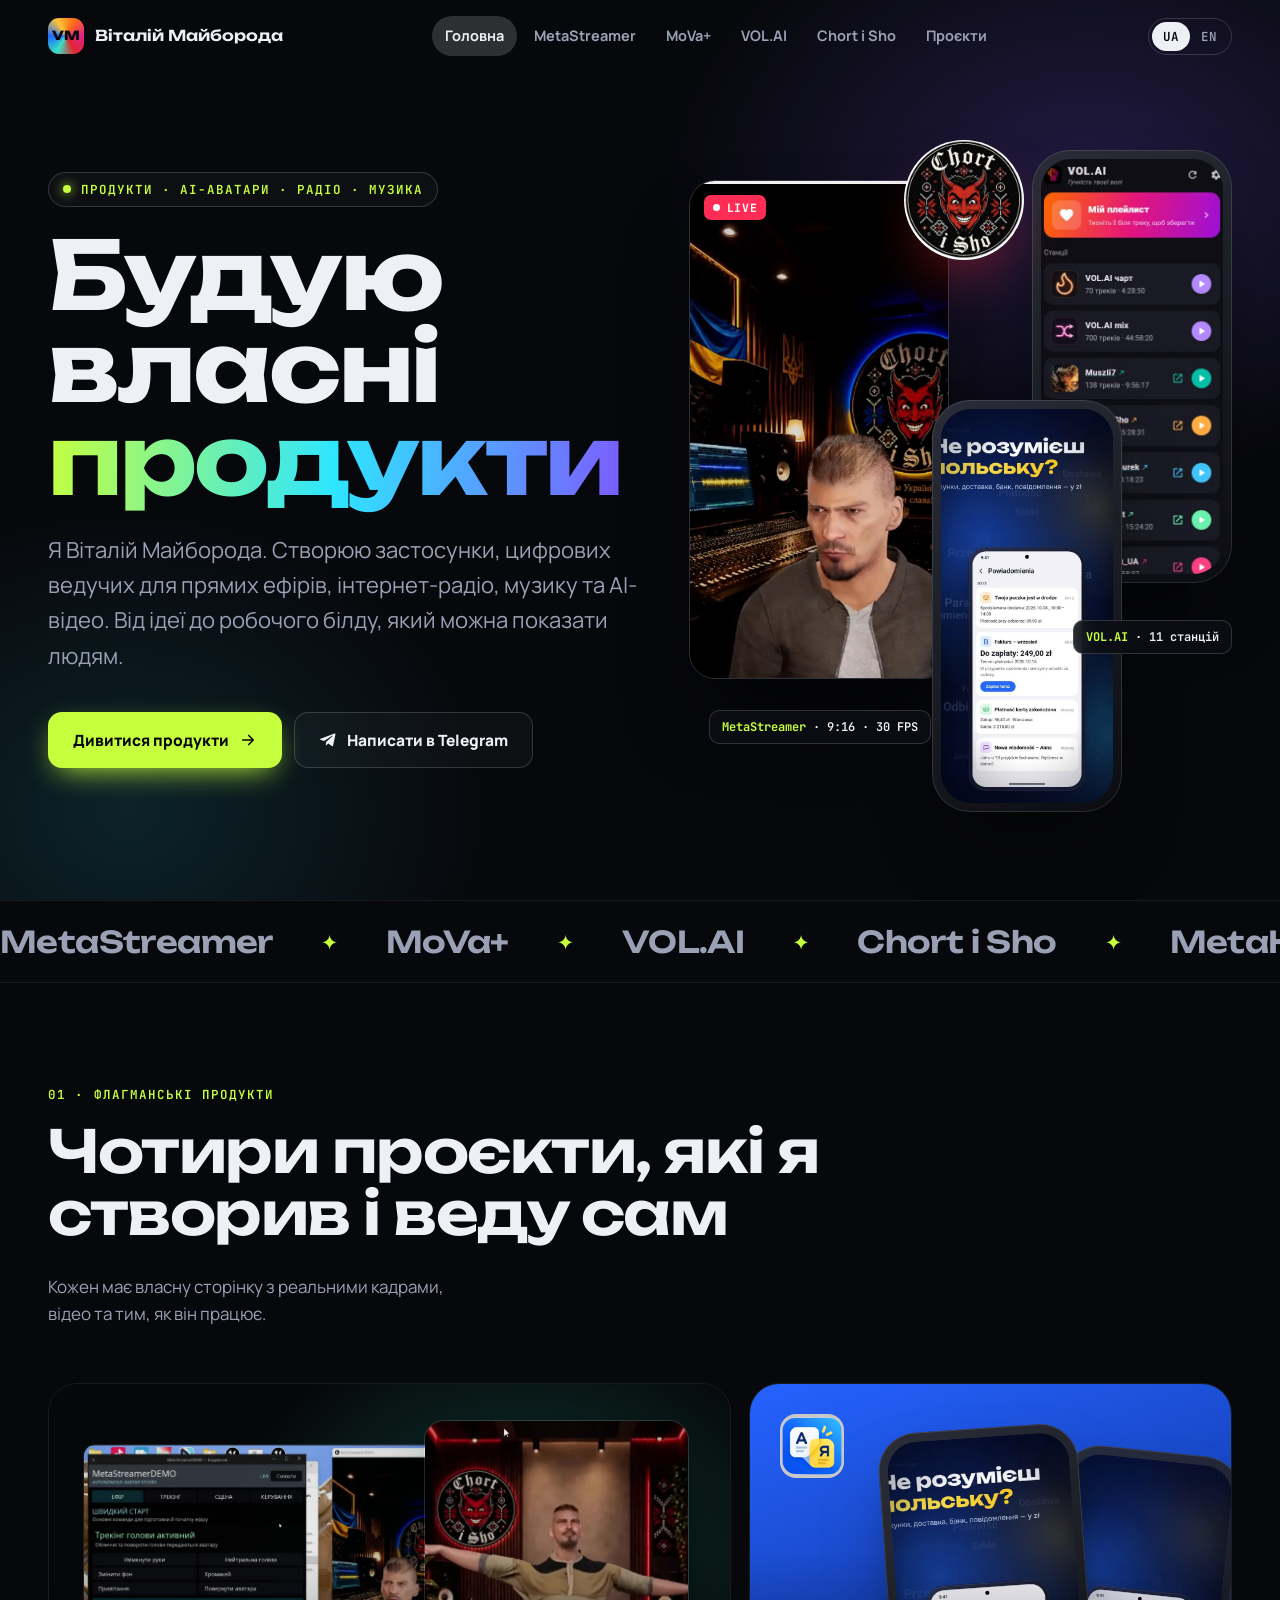
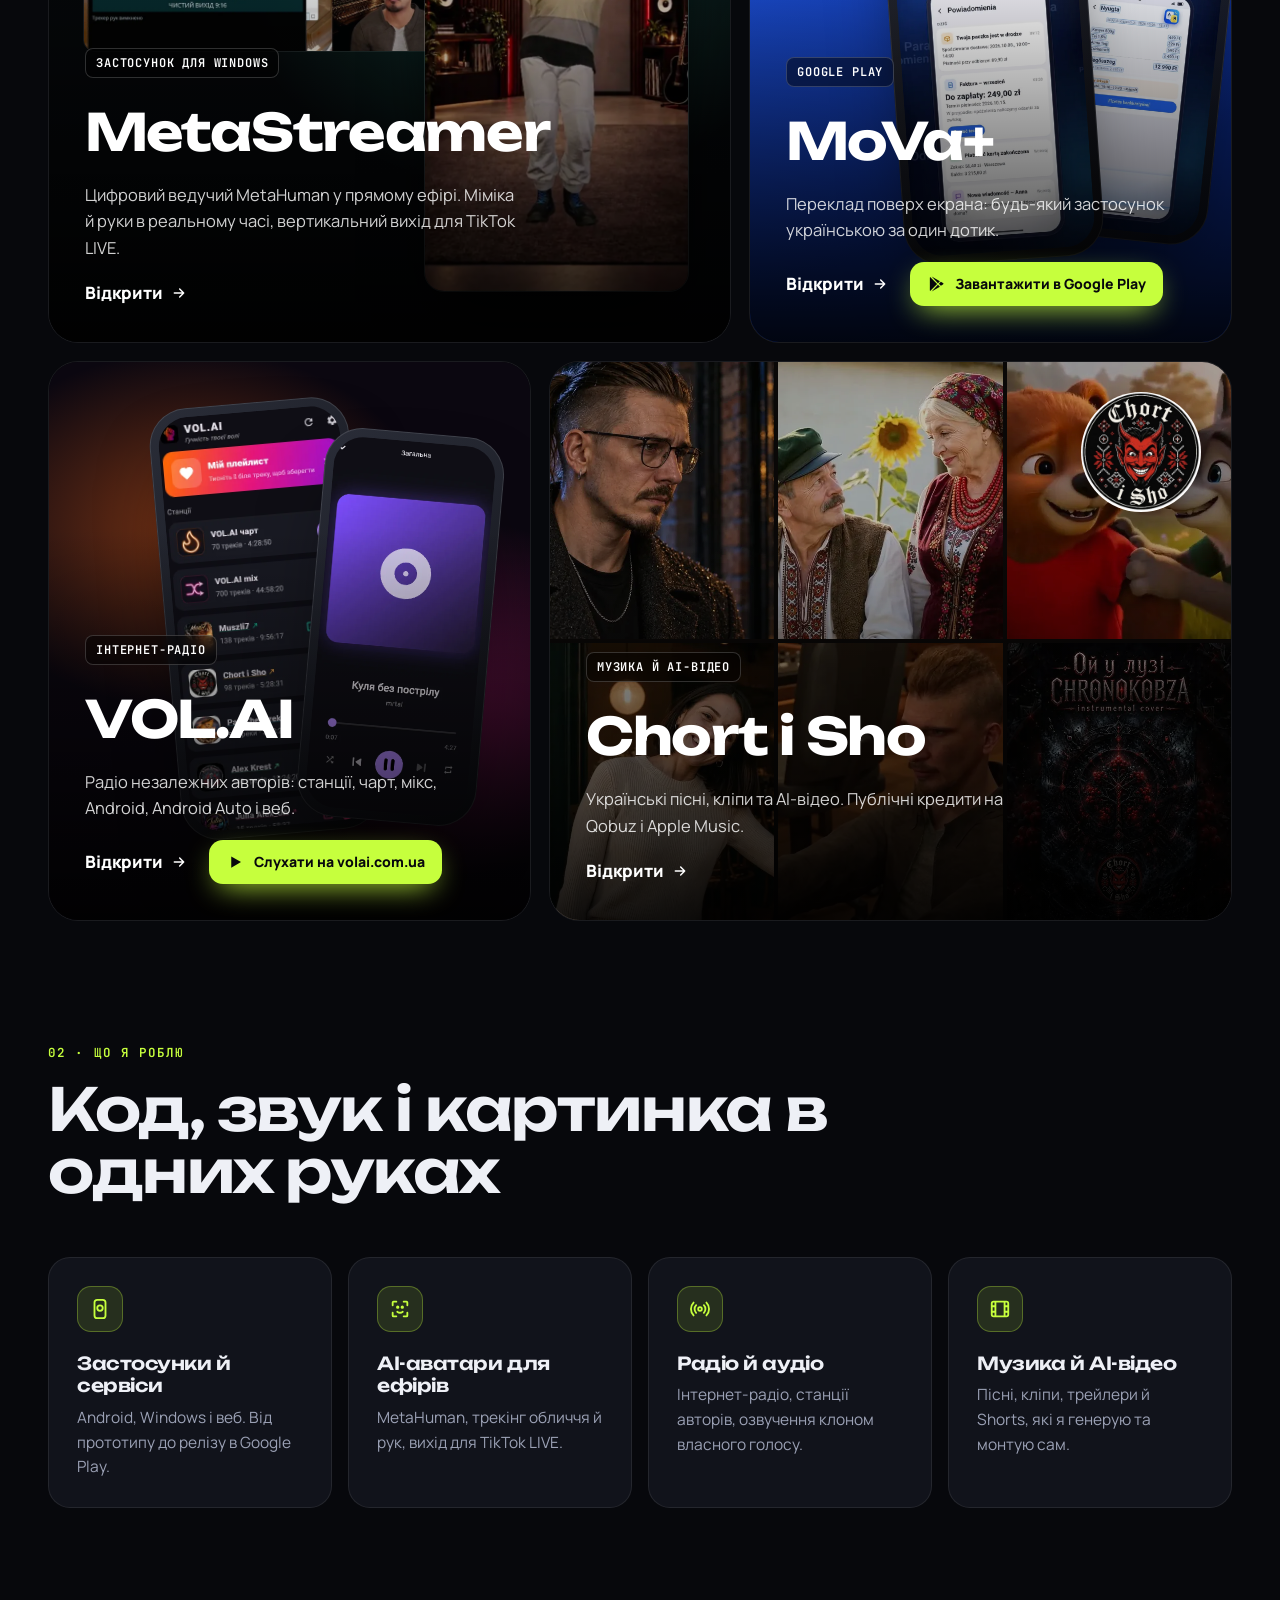
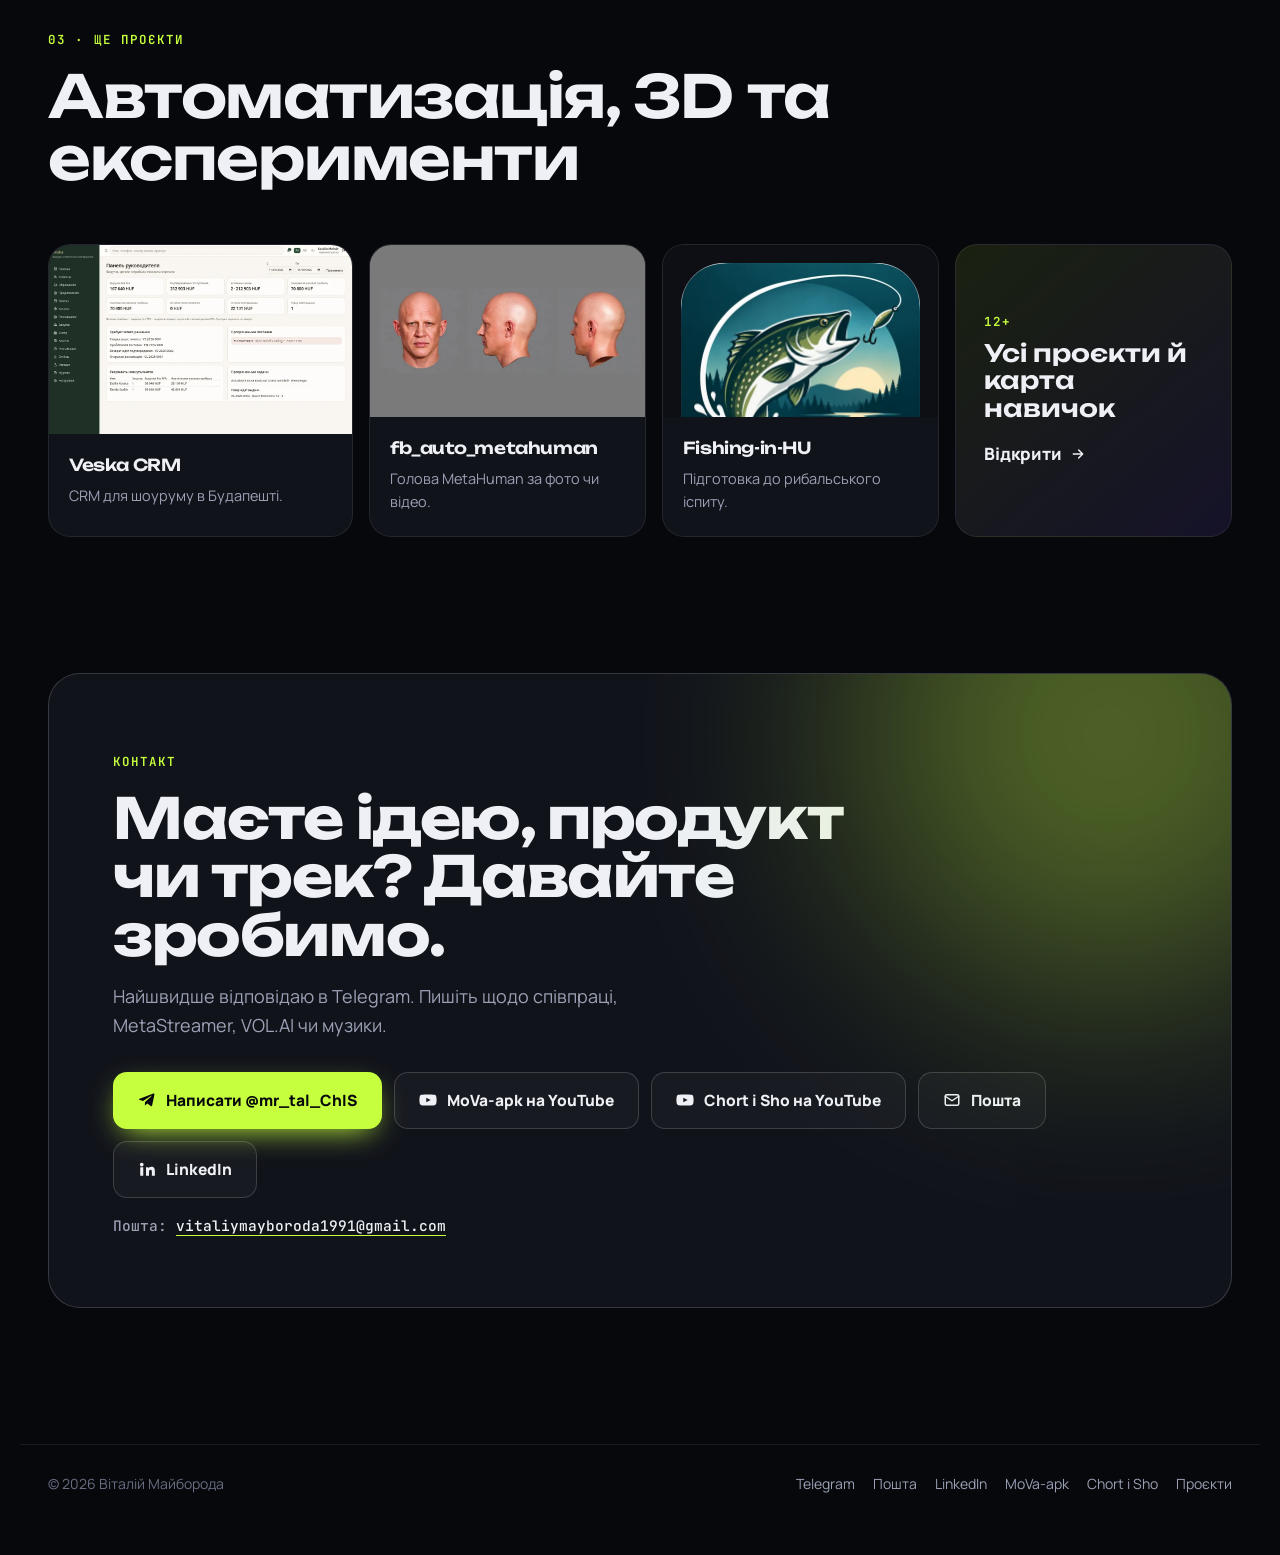
==== commit 69d118df: "VOL.AI: add Listen on volai.com.ua buttons" ====
--- a/index.html
+++ b/index.html
@@ -50,8 +50,8 @@
    <div class="tile-c"><span class="tag"><span data-l="uk">Застосунок для Windows</span><span data-l="en">Windows app</span></span><h3>MetaStreamer</h3><p><span data-l="uk">Цифровий ведучий MetaHuman у прямому ефірі. Міміка й руки в реальному часі, вертикальний вихід для TikTok LIVE.</span><span data-l="en">A MetaHuman digital host, live. Face and hands in real time, vertical output for TikTok LIVE.</span></p><span class="lnk"><span data-l="uk">Відкрити</span><span data-l="en">Open</span><svg viewBox="0 0 24 24" fill="none" stroke="currentColor" stroke-width="2.2" stroke-linecap="round" stroke-linejoin="round"><path d="M5 12h14M13 6l6 6-6 6"/></svg></span></div></a>
   <div class="tile tile-2 rv d1"><div class="tile-v tv-mova"><img class="logo" src="assets/img/mova-icon.webp" alt=""><div class="phone b nonotch"><img src="assets/img/mova-ad-hu.webp" alt="" loading="lazy"></div><div class="phone a nonotch"><img src="assets/img/mova-ad-pl.webp" alt="" loading="lazy"></div></div>
    <div class="tile-c"><span class="tag">Google Play</span><h3>MoVa+</h3><p><span data-l="uk">Переклад поверх екрана: будь-який застосунок українською за один дотик.</span><span data-l="en">On-screen translation: any app in Ukrainian with one tap.</span></p><div class="tile-act"><a class="lnk stretch" href="movaplus.html"><span data-l="uk">Відкрити</span><span data-l="en">Open</span><svg viewBox="0 0 24 24" fill="none" stroke="currentColor" stroke-width="2.2" stroke-linecap="round" stroke-linejoin="round"><path d="M5 12h14M13 6l6 6-6 6"/></svg></a><a class="btn btn-p btn-sm" href="https://play.google.com/store/apps/details?id=hu.ua.overlaytranslator.demo.play&amp;hl=uk" target="_blank" rel="noopener"><svg viewBox="0 0 24 24" fill="currentColor"><path d="M4.2 2.6c-.3.3-.4.7-.4 1.2v16.4c0 .5.1.9.4 1.2l9.3-9.4-9.3-9.4Zm10.4 10.5 2.6 2.6-11 6.3 8.4-8.9Zm0-2.2L6.2 2l11 6.3-2.6 2.6Zm3.9-1.8 2.8 1.6c.9.5.9 1.4 0 1.9l-2.8 1.6-2.8-2.6 2.8-2.5Z"/></svg><span data-l="uk">Завантажити в Google Play</span><span data-l="en">Get it on Google Play</span></a></div></div></div>
-  <a class="tile tile-3 rv" href="volai.html"><div class="tile-v tv-vol"><div class="phone a nonotch"><img src="assets/img/vol-phone-stations.webp" alt="" loading="lazy"></div><div class="phone b nonotch"><img src="assets/img/vol-phone-player.webp" alt="" loading="lazy"></div></div>
-   <div class="tile-c"><span class="tag"><span data-l="uk">Інтернет-радіо</span><span data-l="en">Internet radio</span></span><h3>VOL.AI</h3><p><span data-l="uk">Радіо незалежних авторів: станції, чарт, мікс, Android, Android Auto і веб.</span><span data-l="en">An independent artists radio: stations, chart, mix, Android, Android Auto and web.</span></p><span class="lnk"><span data-l="uk">Відкрити</span><span data-l="en">Open</span><svg viewBox="0 0 24 24" fill="none" stroke="currentColor" stroke-width="2.2" stroke-linecap="round" stroke-linejoin="round"><path d="M5 12h14M13 6l6 6-6 6"/></svg></span></div></a>
+  <div class="tile tile-3 rv"><div class="tile-v tv-vol"><div class="phone a nonotch"><img src="assets/img/vol-phone-stations.webp" alt="" loading="lazy"></div><div class="phone b nonotch"><img src="assets/img/vol-phone-player.webp" alt="" loading="lazy"></div></div>
+   <div class="tile-c"><span class="tag"><span data-l="uk">Інтернет-радіо</span><span data-l="en">Internet radio</span></span><h3>VOL.AI</h3><p><span data-l="uk">Радіо незалежних авторів: станції, чарт, мікс, Android, Android Auto і веб.</span><span data-l="en">An independent artists radio: stations, chart, mix, Android, Android Auto and web.</span></p><div class="tile-act"><a class="lnk stretch" href="volai.html"><span data-l="uk">Відкрити</span><span data-l="en">Open</span><svg viewBox="0 0 24 24" fill="none" stroke="currentColor" stroke-width="2.2" stroke-linecap="round" stroke-linejoin="round"><path d="M5 12h14M13 6l6 6-6 6"/></svg></a><a class="btn btn-p btn-sm" href="https://volai.com.ua/" target="_blank" rel="noopener"><svg viewBox="0 0 24 24" fill="currentColor"><path d="M7 4.5v15l13-7.5z"/></svg><span data-l="uk">Слухати на volai.com.ua</span><span data-l="en">Listen on volai.com.ua</span></a></div></div></div>
   <a class="tile tile-4 rv d1" href="chortisho.html"><div class="tile-v tv-chort"><div class="grid4"><img src="assets/img/yt/_XzLv8A5Qqc.webp" alt="" loading="lazy"><img src="assets/img/yt/0uQm21LS4cQ.webp" alt="" loading="lazy"><img src="assets/img/yt/1H8OzVrDCLM.webp" alt="" loading="lazy"><img src="assets/img/yt/Lbv3SUK76Xs.webp" alt="" loading="lazy"><img src="assets/img/yt/iTNrVqF2meU.webp" alt="" loading="lazy"><img src="assets/img/yt/BfnPFK28f38.webp" alt="" loading="lazy"></div><img class="logo" src="assets/img/chort-logo.webp" alt=""></div>
    <div class="tile-c"><span class="tag"><span data-l="uk">Музика й AI-відео</span><span data-l="en">Music & AI video</span></span><h3>Chort i Sho</h3><p><span data-l="uk">Українські пісні, кліпи та AI-відео. Публічні кредити на Qobuz і Apple Music.</span><span data-l="en">Ukrainian songs, music videos and AI video. Public credits on Qobuz and Apple Music.</span></p><span class="lnk"><span data-l="uk">Відкрити</span><span data-l="en">Open</span><svg viewBox="0 0 24 24" fill="none" stroke="currentColor" stroke-width="2.2" stroke-linecap="round" stroke-linejoin="round"><path d="M5 12h14M13 6l6 6-6 6"/></svg></span></div></a>
  </div>
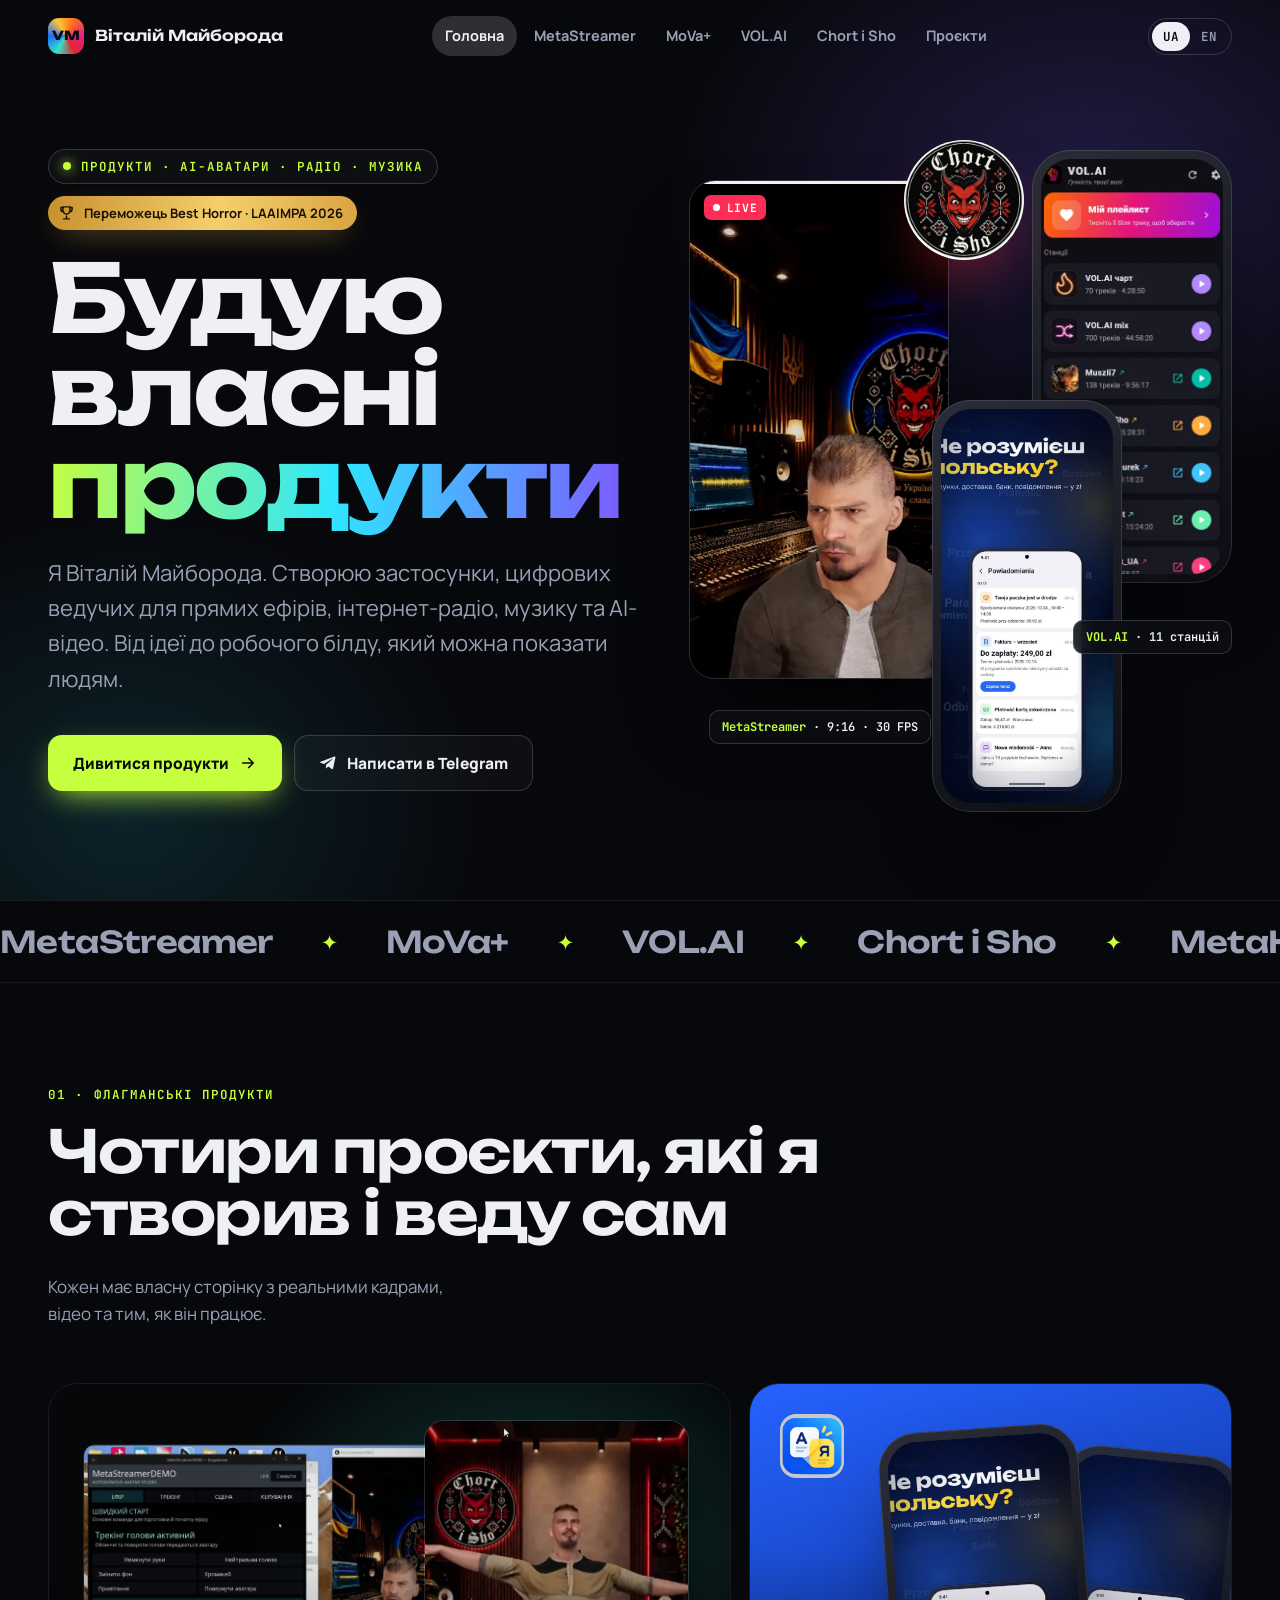
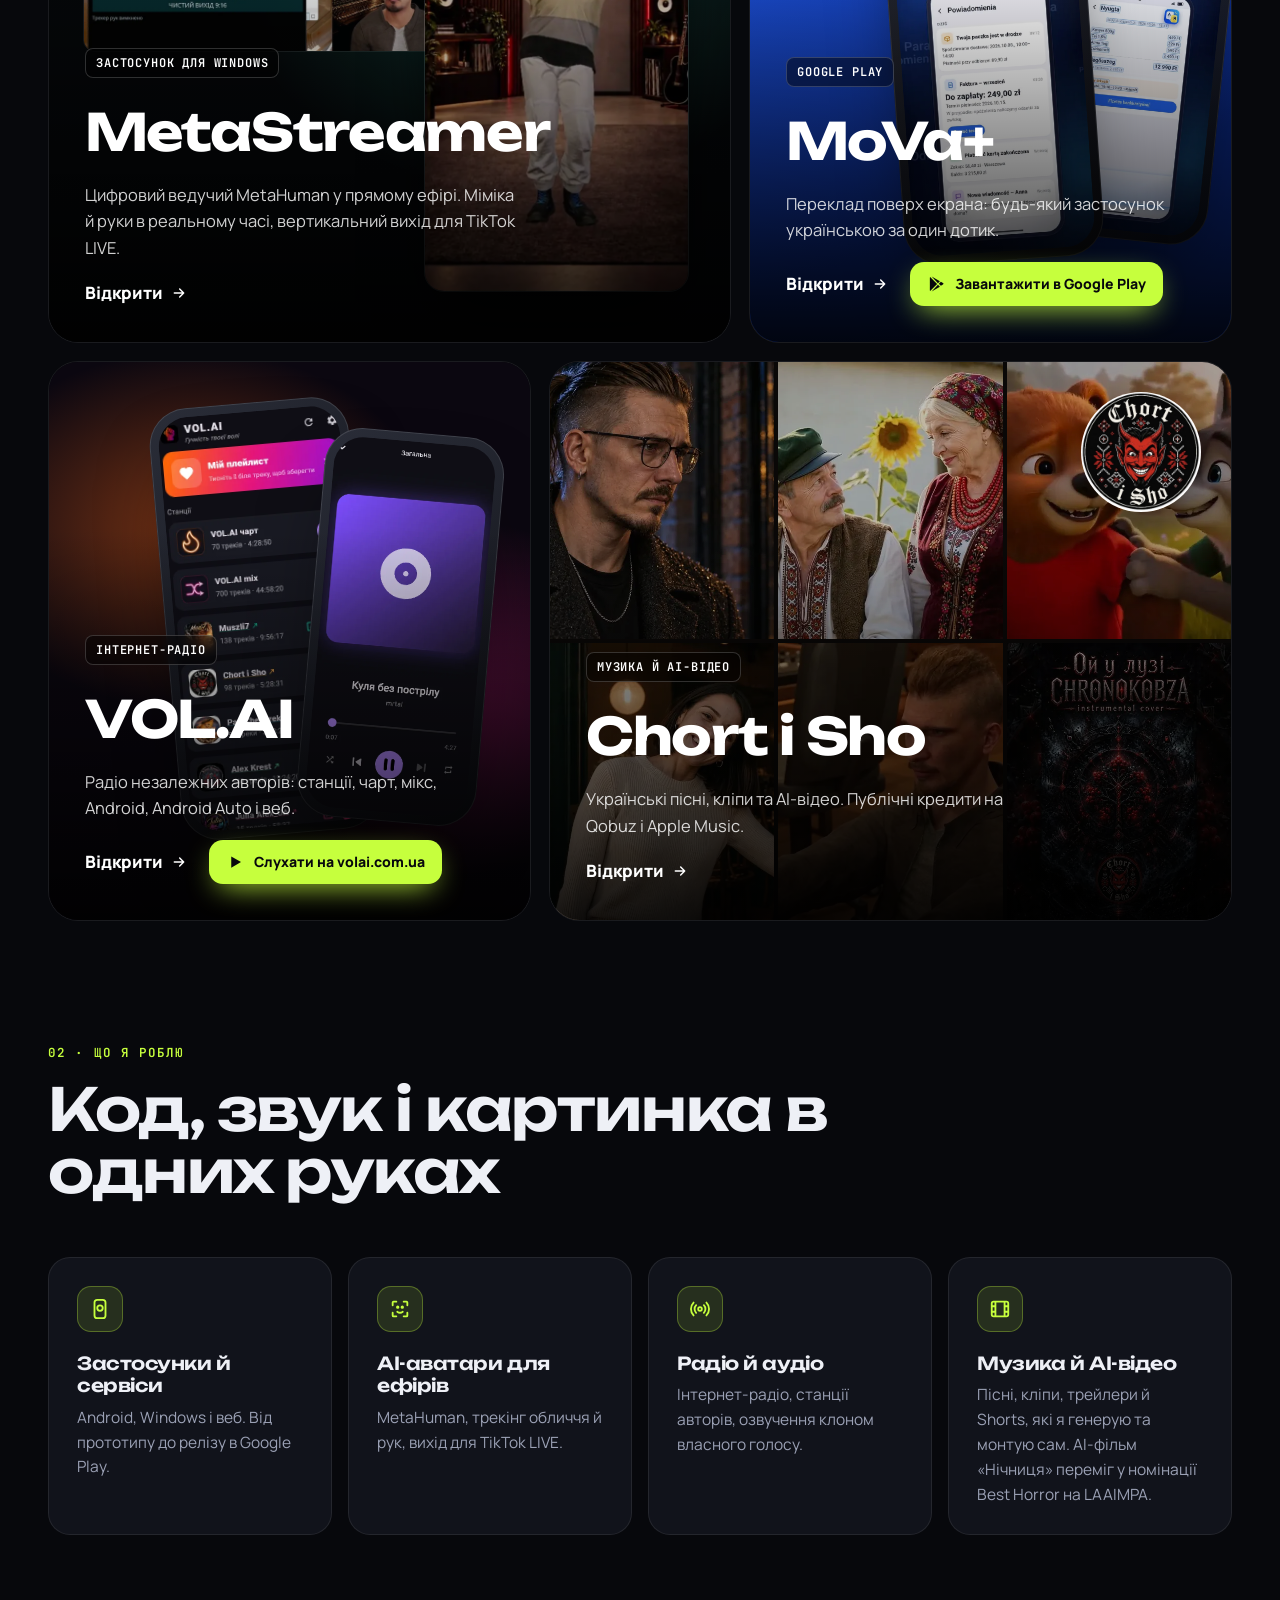
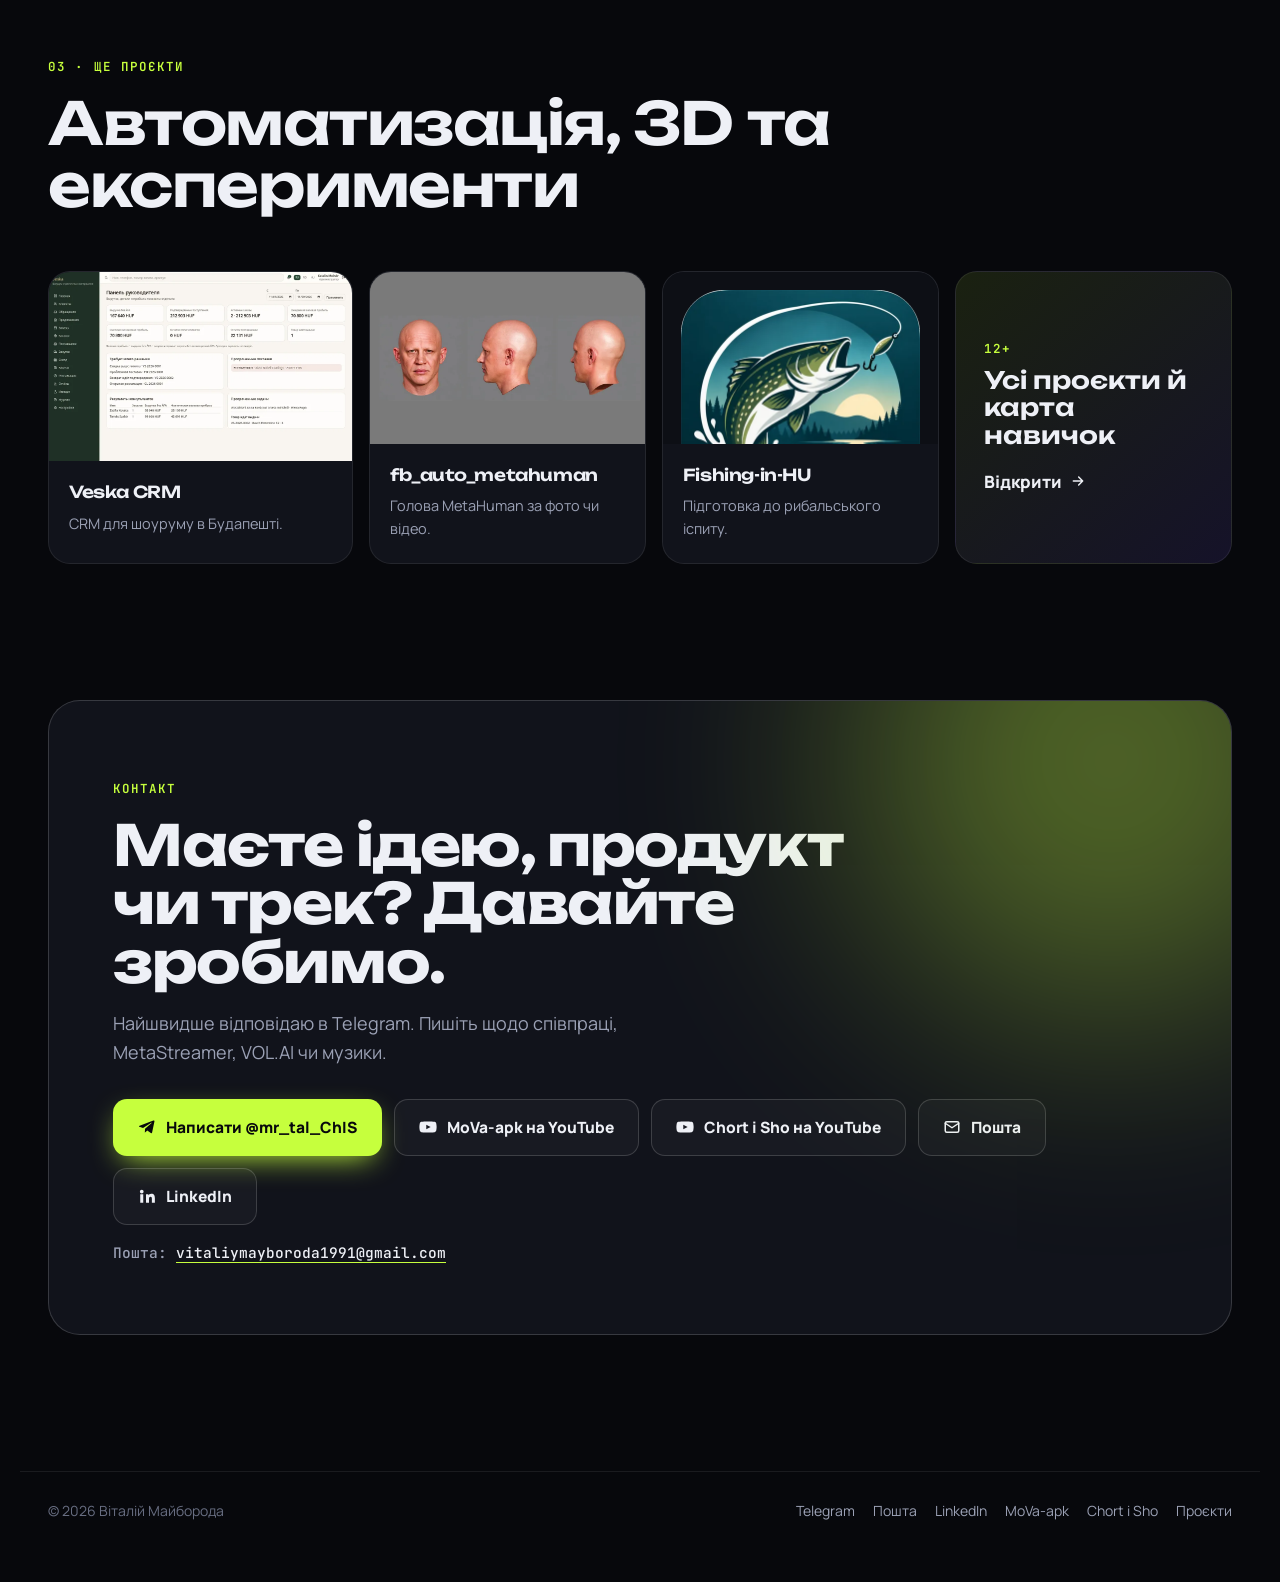
==== commit ebaa5821: "Add LAAIMPA Best Horror award (Nichnytsia): award block, lightbox, index badge" ====
--- a/index.html
+++ b/index.html
@@ -27,6 +27,7 @@
 <section class="hero"><div class="wrap hero-g">
  <div>
   <span class="eyebrow pill rv"><i class="dot" aria-hidden="true"></i><span data-l="uk">Продукти · AI-аватари · Радіо · Музика</span><span data-l="en">Products · AI avatars · Radio · Music</span></span>
+  <a class="award-pill rv" href="chortisho.html#award"><svg viewBox="0 0 24 24" fill="none" stroke="currentColor" stroke-width="2" stroke-linecap="round" stroke-linejoin="round"><path d="M8 21h8M12 17v4M7 4h10v5a5 5 0 0 1-10 0V4Z"/><path d="M17 5h3v2a4 4 0 0 1-4 4M7 5H4v2a4 4 0 0 0 4 4"/></svg><span><span data-l="uk">Переможець Best Horror · LAAIMPA 2026</span><span data-l="en">Winner Best Horror · LAAIMPA 2026</span></span></a>
   <h1 class="h-hero rv d1"><span data-l="uk">Будую власні <span class="grad">продукти</span></span><span data-l="en">I build my own <span class="grad">products</span></span></h1>
   <p class="lead rv d2"><span data-l="uk">Я Віталій Майборода. Створюю застосунки, цифрових ведучих для прямих ефірів, інтернет-радіо, музику та AI-відео. Від ідеї до робочого білду, який можна показати людям.</span><span data-l="en">I am Vitalii Maiboroda. I create apps, digital hosts for live streams, an internet radio, music and AI video. From an idea to a working build you can put in front of people.</span></p>
   <div class="btns rv d3"><a class="btn btn-p" href="#work"><span data-l="uk">Дивитися продукти</span><span data-l="en">See the products</span><svg viewBox="0 0 24 24" fill="none" stroke="currentColor" stroke-width="2.2" stroke-linecap="round" stroke-linejoin="round"><path d="M5 12h14M13 6l6 6-6 6"/></svg></a><a class="btn btn-g" href="https://t.me/mr_tal_ChIS" target="_blank" rel="noopener"><svg viewBox="0 0 24 24" fill="currentColor"><path d="M21.9 4.6 18.8 19.3c-.2 1-.9 1.3-1.7.8l-4.7-3.5-2.3 2.2c-.3.3-.5.5-1 .5l.3-4.8 8.8-7.9c.4-.3-.1-.5-.6-.2L6.7 13.2 2 11.8c-1-.3-1-1 .2-1.5l18.3-7c.9-.3 1.6.2 1.4 1.3Z"/></svg><span data-l="uk">Написати в Telegram</span><span data-l="en">Message on Telegram</span></a></div>
@@ -63,7 +64,7 @@
   <div class="feat rv "><div class="ic" aria-hidden="true"><svg viewBox="0 0 24 24" fill="none" stroke="currentColor" stroke-width="2"><rect x="6" y="2" width="12" height="20" rx="3"/><circle cx="12" cy="11" r="3"/></svg></div><h3><span data-l="uk">Застосунки й сервіси</span><span data-l="en">Apps and services</span></h3><p><span data-l="uk">Android, Windows і веб. Від прототипу до релізу в Google Play.</span><span data-l="en">Android, Windows and web. From prototype to a release on Google Play.</span></p></div>
   <div class="feat rv d1"><div class="ic" aria-hidden="true"><svg viewBox="0 0 24 24" fill="none" stroke="currentColor" stroke-width="2" stroke-linecap="round"><path d="M4 8V5a1 1 0 0 1 1-1h3M16 4h3a1 1 0 0 1 1 1v3M20 16v3a1 1 0 0 1-1 1h-3M8 20H5a1 1 0 0 1-1-1v-3"/><circle cx="9.5" cy="10" r=".8" fill="currentColor"/><circle cx="14.5" cy="10" r=".8" fill="currentColor"/><path d="M9 15c1.7 1.3 4.3 1.3 6 0"/></svg></div><h3><span data-l="uk">AI-аватари для ефірів</span><span data-l="en">AI avatars for streams</span></h3><p><span data-l="uk">MetaHuman, трекінг обличчя й рук, вихід для TikTok LIVE.</span><span data-l="en">MetaHuman, face and hand tracking, output for TikTok LIVE.</span></p></div>
   <div class="feat rv d2"><div class="ic" aria-hidden="true"><svg viewBox="0 0 24 24" fill="none" stroke="currentColor" stroke-width="2" stroke-linecap="round"><circle cx="12" cy="12" r="2"/><path d="M16.2 7.8a6 6 0 0 1 0 8.4M7.8 16.2a6 6 0 0 1 0-8.4M19 5a10 10 0 0 1 0 14M5 19A10 10 0 0 1 5 5"/></svg></div><h3><span data-l="uk">Радіо й аудіо</span><span data-l="en">Radio and audio</span></h3><p><span data-l="uk">Інтернет-радіо, станції авторів, озвучення клоном власного голосу.</span><span data-l="en">Internet radio, artist stations, voice-over with a clone of my own voice.</span></p></div>
-  <div class="feat rv d3"><div class="ic" aria-hidden="true"><svg viewBox="0 0 24 24" fill="none" stroke="currentColor" stroke-width="2"><rect x="3" y="4" width="18" height="16" rx="2"/><path d="M7 4v16M17 4v16M3 9h4M3 15h4M17 9h4M17 15h4"/></svg></div><h3><span data-l="uk">Музика й AI-відео</span><span data-l="en">Music and AI video</span></h3><p><span data-l="uk">Пісні, кліпи, трейлери й Shorts, які я генерую та монтую сам.</span><span data-l="en">Songs, music videos, trailers and Shorts I generate and edit myself.</span></p></div>
+  <div class="feat rv d3"><div class="ic" aria-hidden="true"><svg viewBox="0 0 24 24" fill="none" stroke="currentColor" stroke-width="2"><rect x="3" y="4" width="18" height="16" rx="2"/><path d="M7 4v16M17 4v16M3 9h4M3 15h4M17 9h4M17 15h4"/></svg></div><h3><span data-l="uk">Музика й AI-відео</span><span data-l="en">Music and AI video</span></h3><p><span data-l="uk">Пісні, кліпи, трейлери й Shorts, які я генерую та монтую сам. AI-фільм «Нічниця» переміг у номінації Best Horror на LAAIMPA.</span><span data-l="en">Songs, music videos, trailers and Shorts I generate and edit myself. My AI film Nichnytsia won Best Horror at LAAIMPA.</span></p></div>
  </div>
 </div></section>
 
--- a/assets/css/site.css
+++ b/assets/css/site.css
@@ -484,3 +484,34 @@
 .tile-act .btn{position:relative;z-index:2}
 .btn-sm{padding:10px 16px;font-size:14px}
 .t-mova .btn-p .ic-gp,.btn svg{flex:none}
+/* awards */
+.award-pill{display:inline-flex;align-items:center;gap:9px;margin:12px 0 0 0;padding:8px 14px 8px 10px;border-radius:999px;text-decoration:none;font:700 13px var(--fb);color:#1a1205;background:linear-gradient(100deg,#c8902f,#f4cf6a 55%,#d9a441);box-shadow:0 10px 30px -12px rgba(217,164,65,.8);transition:transform .2s}
+.award-pill:hover{transform:translateY(-2px)}
+.award-pill svg{width:17px;height:17px}
+.hero-g .award-pill{display:flex;width:max-content;max-width:100%}
+.award{display:grid;grid-template-columns:minmax(0,.8fr) minmax(0,1.2fr);gap:56px;align-items:center;padding:40px;border-radius:30px;background:radial-gradient(600px 400px at 20% 30%,rgba(217,164,65,.16),transparent 70%),linear-gradient(160deg,#17110a,#0d0b0b);border:1px solid rgba(217,164,65,.35)}
+.award-img{all:unset;cursor:zoom-in;position:relative;display:block;border-radius:18px;overflow:hidden;box-shadow:0 40px 80px -30px rgba(0,0,0,.9),0 0 0 1px rgba(217,164,65,.5);transition:transform .4s}
+.award-img:hover{transform:translateY(-4px) rotate(-.4deg)}
+.award-img:focus-visible{outline:2px solid #f4cf6a;outline-offset:4px}
+.award-img img{display:block;width:100%;height:auto}
+.award-img .zoom{position:absolute;right:12px;bottom:12px;font:600 12px var(--fm);padding:6px 10px;border-radius:8px;background:rgba(0,0,0,.7);color:#f4cf6a}
+.award-badge{display:inline-flex;align-items:center;gap:8px;margin:14px 0 10px;padding:7px 12px;border-radius:10px;font:700 13px var(--fm);letter-spacing:.04em;color:#1a1205;background:linear-gradient(100deg,#c8902f,#f4cf6a 55%,#d9a441)}
+.award-badge svg{width:16px;height:16px}
+.award-tx .h-sec{margin-top:6px}
+.award-tx .h-sec small{display:block;font-size:.42em;letter-spacing:.02em;color:#d9a441;margin-top:8px;font-family:var(--fb);text-transform:none}
+.award-tx p{color:var(--muted);font-size:17px;max-width:520px}
+.award-tx .award-meta{font:600 13px var(--fm);letter-spacing:.06em;color:#bda36d;margin:-4px 0 24px}
+.award-tx .btns{flex-wrap:wrap}
+.works{display:flex;flex-wrap:wrap;gap:10px;align-items:center;margin-top:26px}
+.works-t{font:600 12px var(--fm);letter-spacing:.14em;text-transform:uppercase;color:var(--muted);margin-right:6px}
+.work{display:inline-flex;align-items:center;gap:7px;padding:9px 14px;border-radius:999px;border:1px solid var(--line2);font:700 14px var(--fb);color:var(--text);text-decoration:none;transition:border-color .2s}
+.work:hover{border-color:#d9a441}
+.work.win{color:#1a1205;border-color:transparent;background:linear-gradient(100deg,#c8902f,#f4cf6a 55%,#d9a441)}
+.work svg{width:15px;height:15px}
+.lb{position:fixed;inset:0;z-index:200;background:rgba(5,5,8,.92);display:flex;align-items:center;justify-content:center;padding:24px;cursor:zoom-out;opacity:0;transition:opacity .25s}
+.lb.on{opacity:1}
+.lb img{max-width:100%;max-height:100%;border-radius:10px;box-shadow:0 40px 100px rgba(0,0,0,.8)}
+.lb button{all:unset;position:absolute;top:16px;right:20px;font:400 34px/1 var(--fb);color:#fff;cursor:pointer;padding:6px 10px}
+.lb button:focus-visible{outline:2px solid #f4cf6a}
+@media (max-width:900px){.award{grid-template-columns:1fr;gap:30px;padding:24px}.award-img{max-width:380px;justify-self:center;width:100%}}
+.award-tx>.eyebrow{display:block}
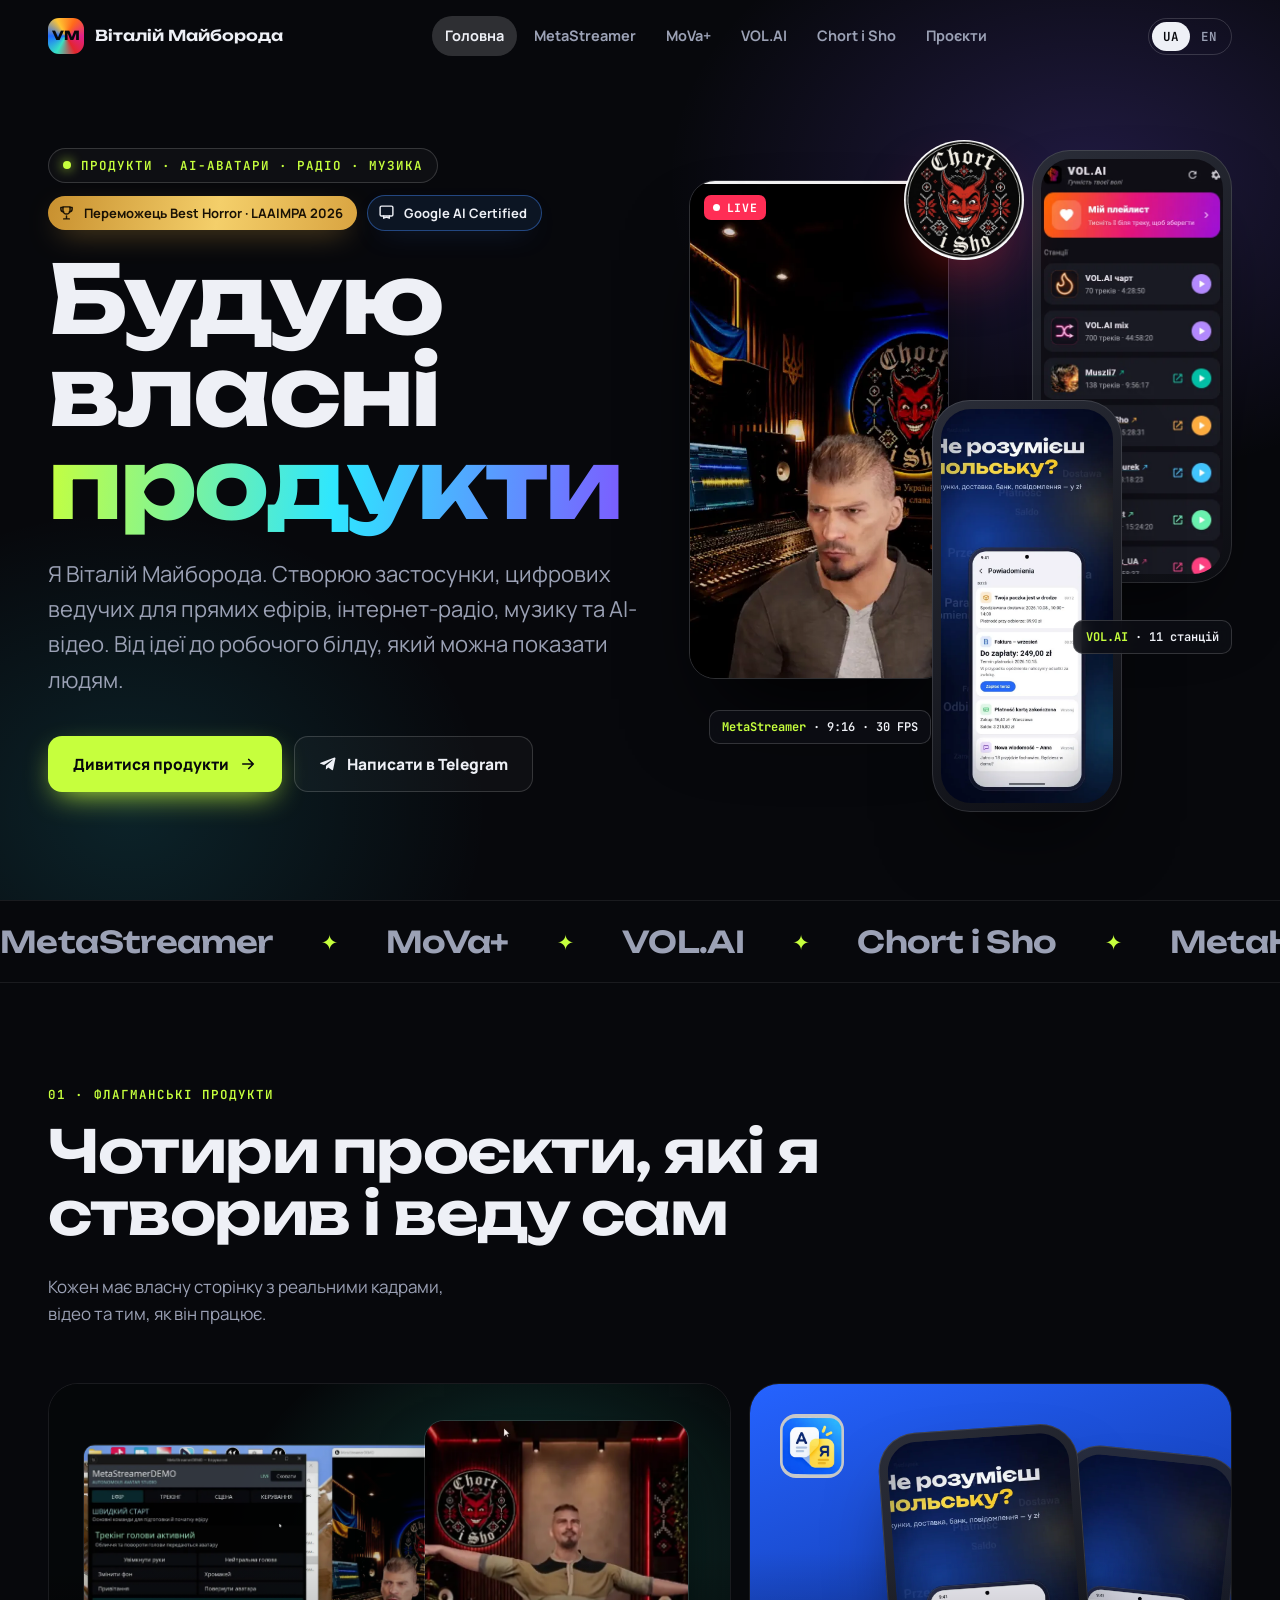
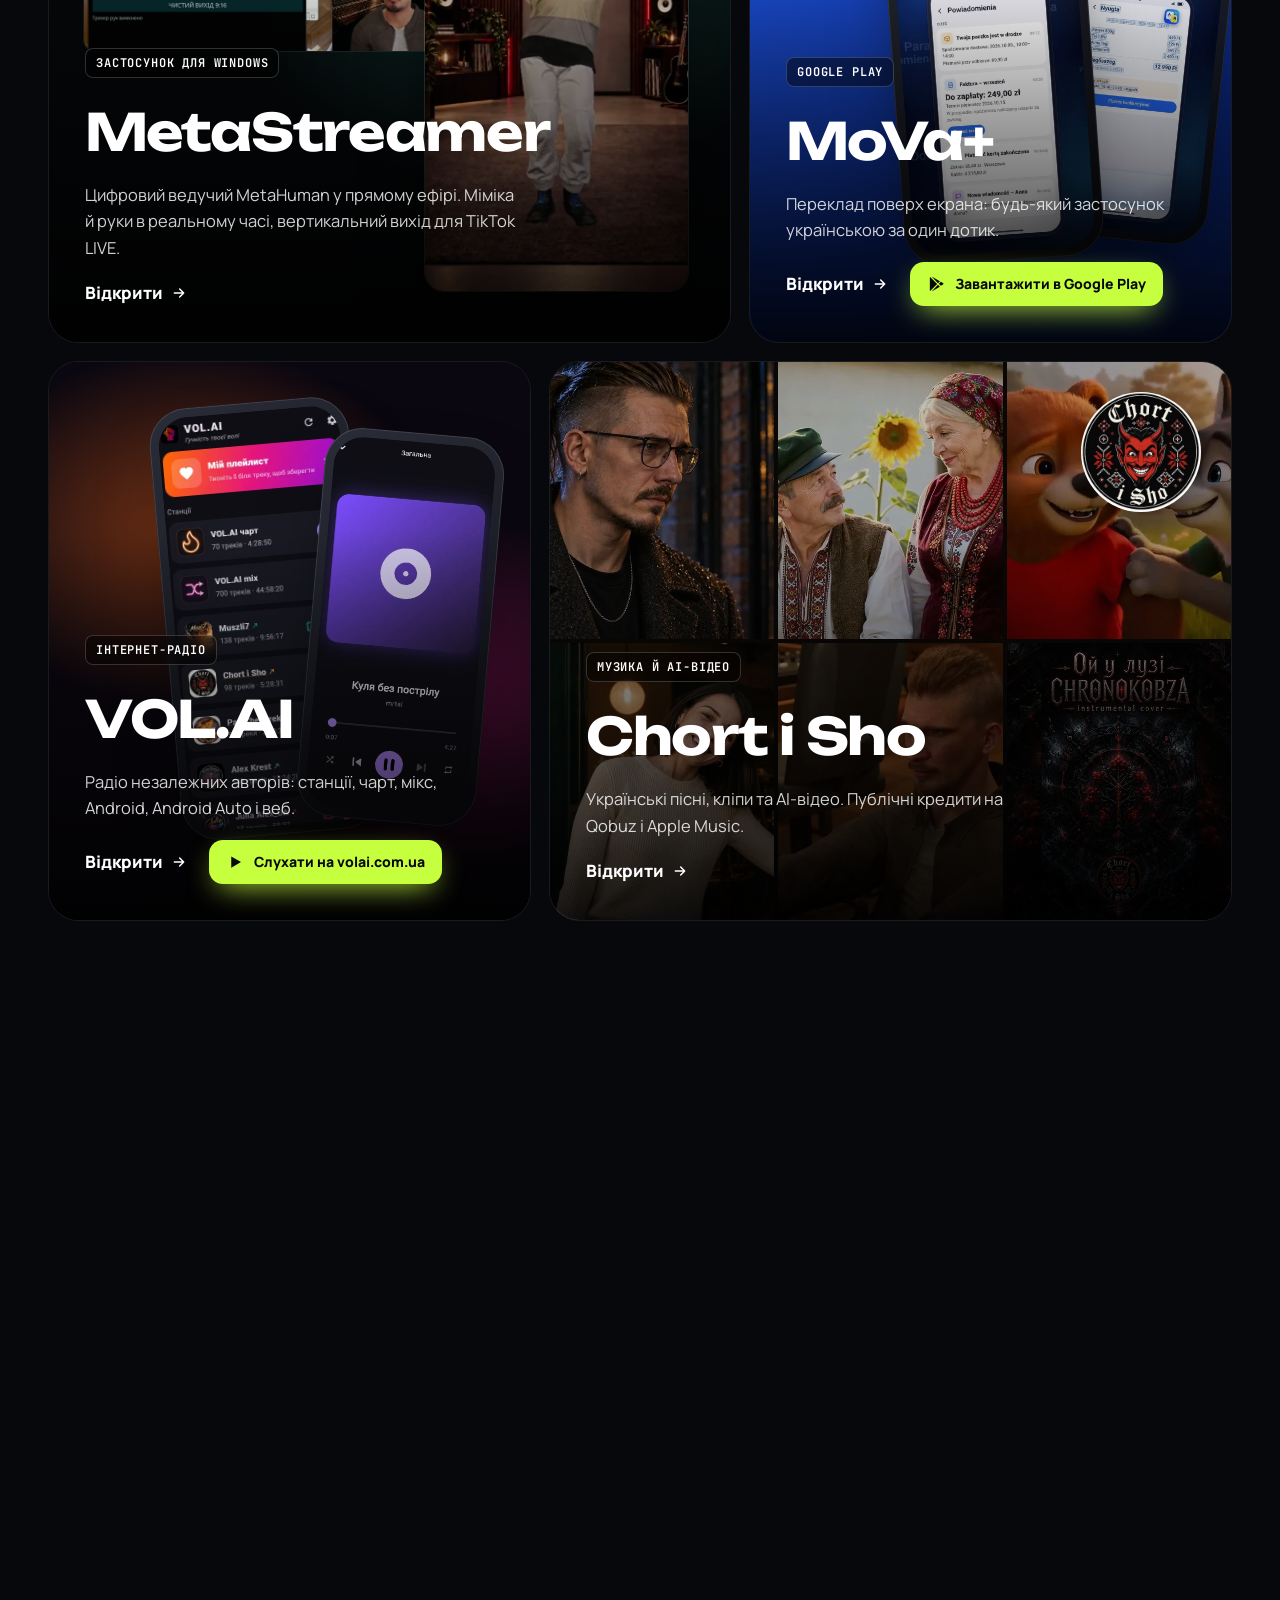
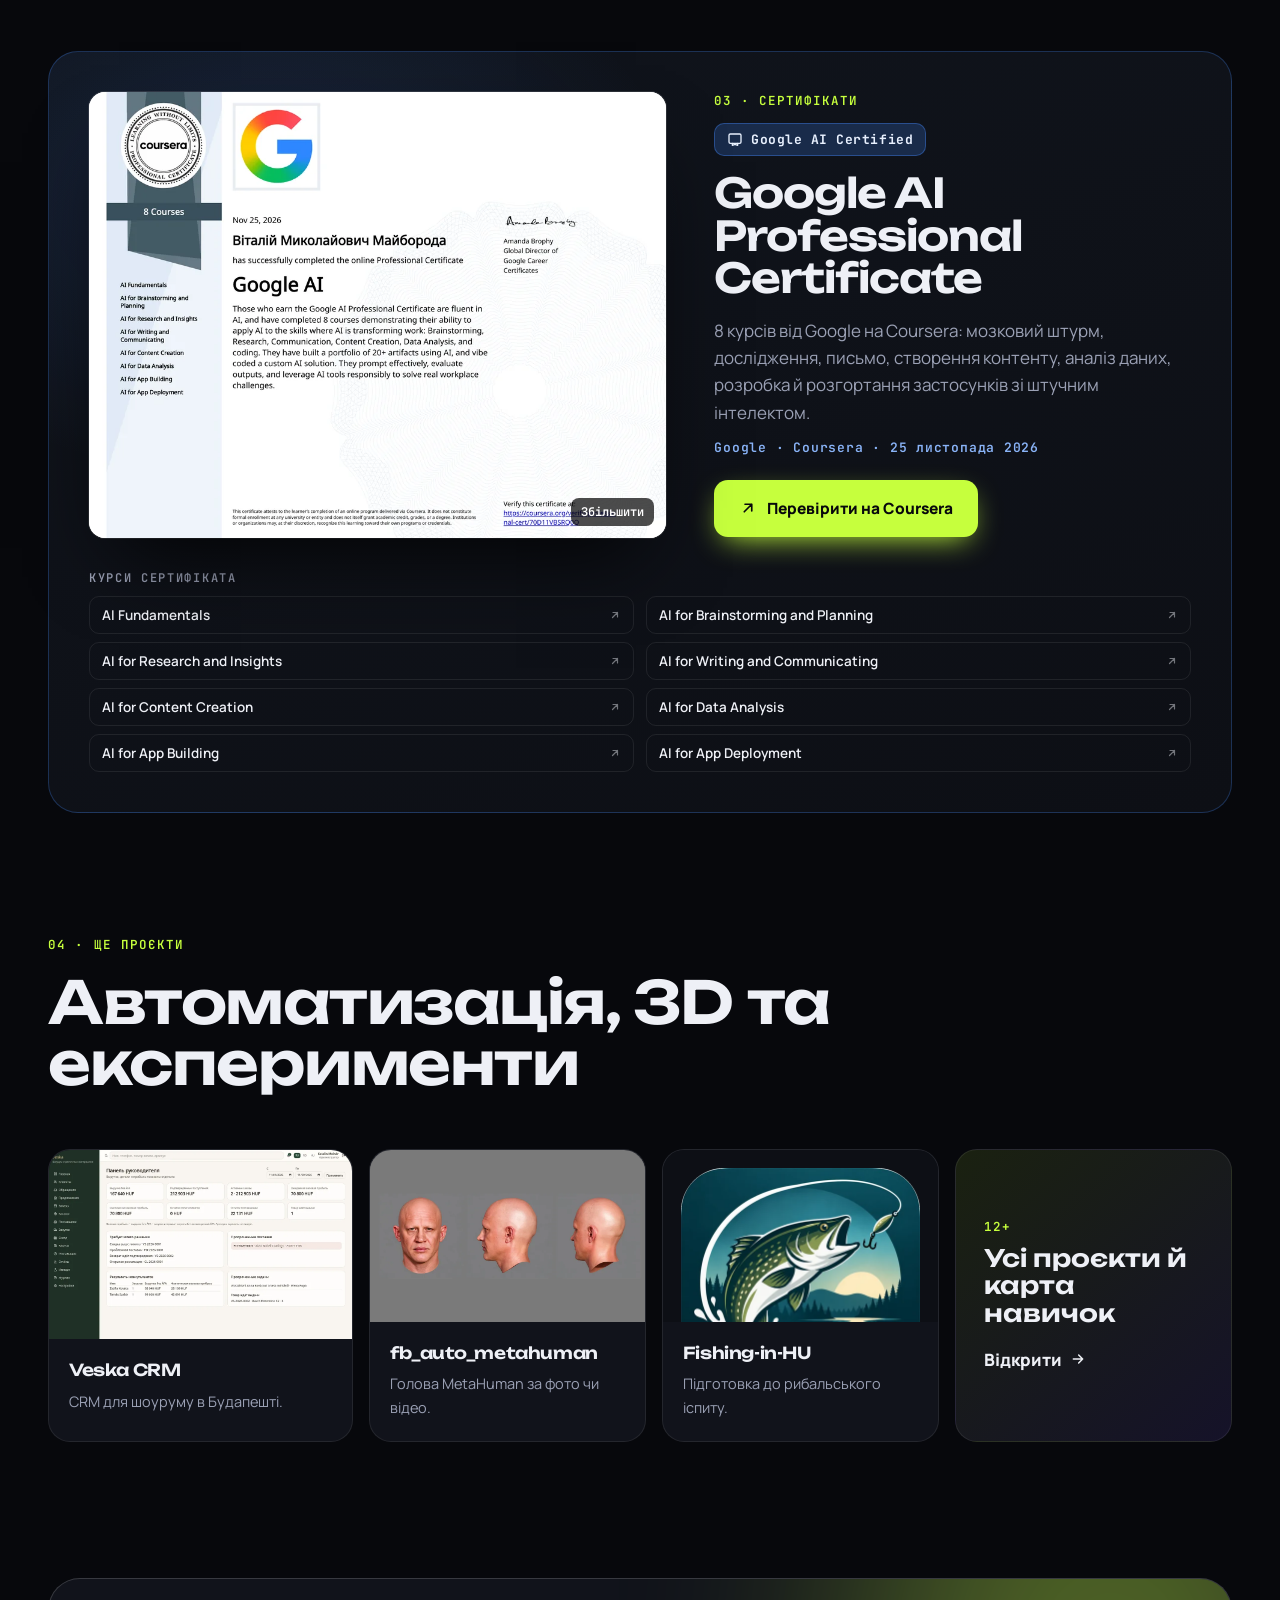
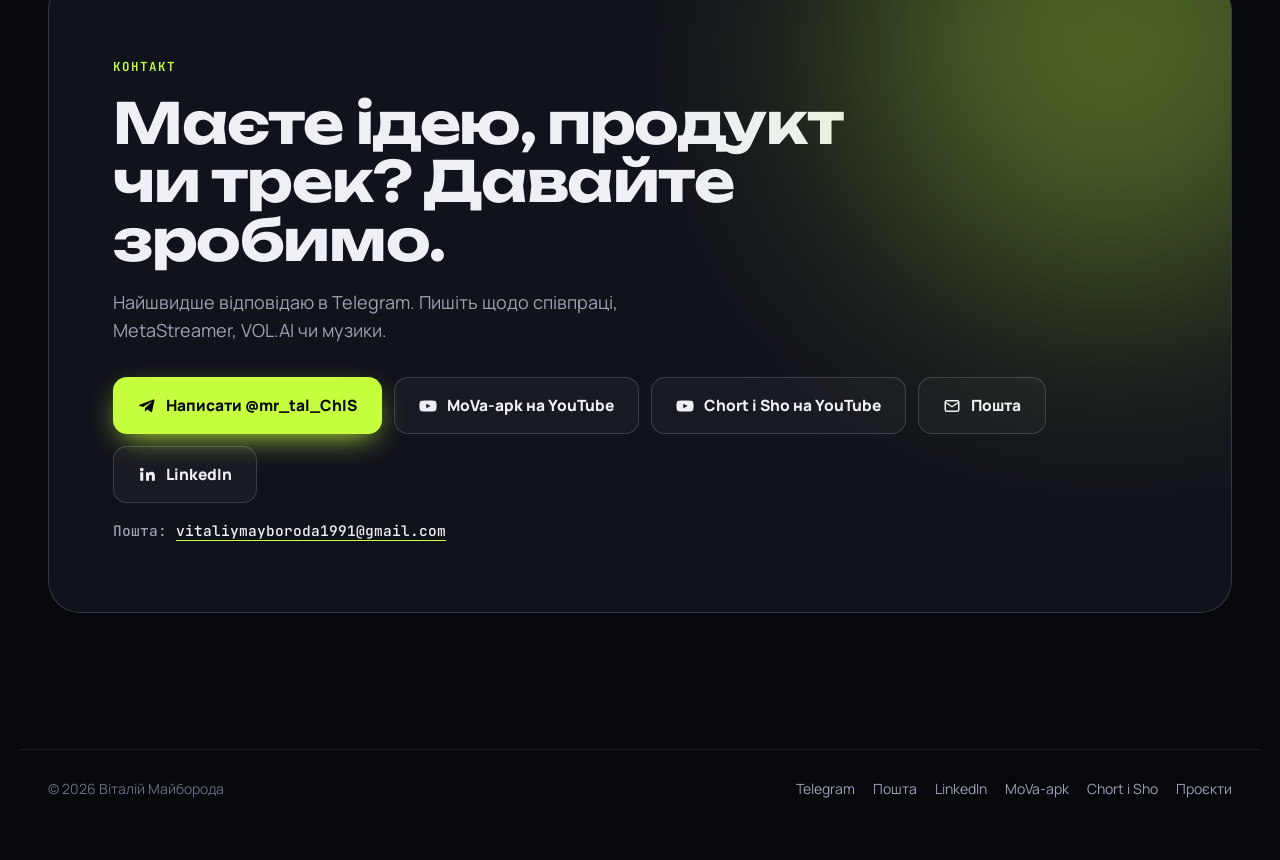
==== commit d978c964: "Add Google AI Professional Certificate: certificates section, lightbox, index badge" ====
--- a/index.html
+++ b/index.html
@@ -27,7 +27,10 @@
 <section class="hero"><div class="wrap hero-g">
  <div>
   <span class="eyebrow pill rv"><i class="dot" aria-hidden="true"></i><span data-l="uk">Продукти · AI-аватари · Радіо · Музика</span><span data-l="en">Products · AI avatars · Radio · Music</span></span>
-  <a class="award-pill rv" href="chortisho.html#award"><svg viewBox="0 0 24 24" fill="none" stroke="currentColor" stroke-width="2" stroke-linecap="round" stroke-linejoin="round"><path d="M8 21h8M12 17v4M7 4h10v5a5 5 0 0 1-10 0V4Z"/><path d="M17 5h3v2a4 4 0 0 1-4 4M7 5H4v2a4 4 0 0 0 4 4"/></svg><span><span data-l="uk">Переможець Best Horror · LAAIMPA 2026</span><span data-l="en">Winner Best Horror · LAAIMPA 2026</span></span></a>
+  <div class="hero-pills rv">
+  <a class="award-pill" href="chortisho.html#award"><svg viewBox="0 0 24 24" fill="none" stroke="currentColor" stroke-width="2" stroke-linecap="round" stroke-linejoin="round"><path d="M8 21h8M12 17v4M7 4h10v5a5 5 0 0 1-10 0V4Z"/><path d="M17 5h3v2a4 4 0 0 1-4 4M7 5H4v2a4 4 0 0 0 4 4"/></svg><span><span data-l="uk">Переможець Best Horror · LAAIMPA 2026</span><span data-l="en">Winner Best Horror · LAAIMPA 2026</span></span></a>
+  <a class="cert-pill" href="#certificates"><svg viewBox="0 0 24 24" fill="none" stroke="currentColor" stroke-width="2" stroke-linecap="round" stroke-linejoin="round"><rect x="3" y="3" width="18" height="14" rx="2"/><path d="M8 17v3l4-1.5L16 20v-3"/></svg><span>Google AI Certified</span></a>
+ </div>
   <h1 class="h-hero rv d1"><span data-l="uk">Будую власні <span class="grad">продукти</span></span><span data-l="en">I build my own <span class="grad">products</span></span></h1>
   <p class="lead rv d2"><span data-l="uk">Я Віталій Майборода. Створюю застосунки, цифрових ведучих для прямих ефірів, інтернет-радіо, музику та AI-відео. Від ідеї до робочого білду, який можна показати людям.</span><span data-l="en">I am Vitalii Maiboroda. I create apps, digital hosts for live streams, an internet radio, music and AI video. From an idea to a working build you can put in front of people.</span></p>
   <div class="btns rv d3"><a class="btn btn-p" href="#work"><span data-l="uk">Дивитися продукти</span><span data-l="en">See the products</span><svg viewBox="0 0 24 24" fill="none" stroke="currentColor" stroke-width="2.2" stroke-linecap="round" stroke-linejoin="round"><path d="M5 12h14M13 6l6 6-6 6"/></svg></a><a class="btn btn-g" href="https://t.me/mr_tal_ChIS" target="_blank" rel="noopener"><svg viewBox="0 0 24 24" fill="currentColor"><path d="M21.9 4.6 18.8 19.3c-.2 1-.9 1.3-1.7.8l-4.7-3.5-2.3 2.2c-.3.3-.5.5-1 .5l.3-4.8 8.8-7.9c.4-.3-.1-.5-.6-.2L6.7 13.2 2 11.8c-1-.3-1-1 .2-1.5l18.3-7c.9-.3 1.6.2 1.4 1.3Z"/></svg><span data-l="uk">Написати в Telegram</span><span data-l="en">Message on Telegram</span></a></div>
@@ -68,8 +71,34 @@
  </div>
 </div></section>
 
+
+<section class="sec" id="certificates" style="padding-top:20px"><div class="wrap"><div class="cert rv">
+ <button type="button" class="cert-img" data-lightbox="assets/img/google-ai-cert.webp" data-lightbox-alt-uk="Сертифікат Google AI Professional Certificate, виданий Віталію Майбороді 25 листопада 2026" data-lightbox-alt-en="Google AI Professional Certificate issued to Vitalii Maiboroda on 25 November 2026" data-aria-uk="Відкрити сертифікат у повному розмірі" data-aria-en="Open the certificate full size" aria-label="Відкрити сертифікат у повному розмірі"><img src="assets/img/google-ai-cert-sm.webp" alt="Google AI Professional Certificate, Віталій Майборода, 25 листопада 2026" width="960" height="742" loading="lazy"><span class="zoom" aria-hidden="true"><span data-l="uk">Збільшити</span><span data-l="en">Enlarge</span></span></button>
+ <div class="cert-tx">
+  <span class="eyebrow">03 · <span data-l="uk">Сертифікати</span><span data-l="en">Certificates</span></span>
+  <span class="cert-badge"><svg viewBox="0 0 24 24" fill="none" stroke="currentColor" stroke-width="2" stroke-linecap="round" stroke-linejoin="round"><rect x="3" y="3" width="18" height="14" rx="2"/><path d="M8 17v3l4-1.5L16 20v-3"/></svg>Google AI Certified</span>
+  <h2 class="h-sec">Google AI Professional Certificate</h2>
+  <p><span data-l="uk">8 курсів від Google на Coursera: мозковий штурм, дослідження, письмо, створення контенту, аналіз даних, розробка й розгортання застосунків зі штучним інтелектом.</span><span data-l="en">8 courses from Google on Coursera: brainstorming, research, writing, content creation, data analysis, app building and deployment with AI.</span></p>
+  <p class="cert-meta">Google · Coursera · <span data-l="uk">25 листопада 2026</span><span data-l="en">25 November 2026</span></p>
+  <div class="btns"><a class="btn btn-p" href="https://coursera.org/verify/professional-cert/70D11VBSRQ0Q" target="_blank" rel="noopener"><svg viewBox="0 0 24 24" fill="none" stroke="currentColor" stroke-width="2.2" stroke-linecap="round" stroke-linejoin="round"><path d="M7 17 17 7M8 7h9v9"/></svg><span data-l="uk">Перевірити на Coursera</span><span data-l="en">Verify on Coursera</span></a></div>
+ </div>
+ <div class="cert-courses">
+  <p class="cert-list-t"><span data-l="uk">Курси сертифіката</span><span data-l="en">Certificate courses</span></p>
+  <ul class="cert-list">
+   <li><a href="https://coursera.org/verify/5CK33HIRVY8R" target="_blank" rel="noopener">AI Fundamentals</a></li>
+   <li><a href="https://coursera.org/verify/8SE3LF9USFU9" target="_blank" rel="noopener">AI for Brainstorming and Planning</a></li>
+   <li><a href="https://coursera.org/verify/0AQ5QNQ81GNY" target="_blank" rel="noopener">AI for Research and Insights</a></li>
+   <li><a href="https://coursera.org/verify/BB0LGGZSPRGV" target="_blank" rel="noopener">AI for Writing and Communicating</a></li>
+   <li><a href="https://coursera.org/verify/4OXK4JSGIQU8" target="_blank" rel="noopener">AI for Content Creation</a></li>
+   <li><a href="https://coursera.org/verify/Q1VDCRKYP6TZ" target="_blank" rel="noopener">AI for Data Analysis</a></li>
+   <li><a href="https://coursera.org/verify/2TL2ZC0VZRCF" target="_blank" rel="noopener">AI for App Building</a></li>
+   <li><a href="https://coursera.org/verify/EPEPDN8DVC1A" target="_blank" rel="noopener">AI for App Deployment</a></li>
+  </ul>
+ </div>
+</div></div></section>
+
 <section class="sec" style="padding-top:20px"><div class="wrap">
- <div class="sec-hd rv"><div><span class="eyebrow">03 · <span data-l="uk">Ще проєкти</span><span data-l="en">More projects</span></span><h2 class="h-sec"><span data-l="uk">Автоматизація, 3D та експерименти</span><span data-l="en">Automation, 3D and experiments</span></h2></div></div>
+ <div class="sec-hd rv"><div><span class="eyebrow">04 · <span data-l="uk">Ще проєкти</span><span data-l="en">More projects</span></span><h2 class="h-sec"><span data-l="uk">Автоматизація, 3D та експерименти</span><span data-l="en">Automation, 3D and experiments</span></h2></div></div>
  <div class="more">
   <a class="mini rv" href="projects.html"><div class="im"><img src="assets/img/p-veska.webp" alt="" loading="lazy"></div><div class="tx"><h3>Veska CRM</h3><p><span data-l="uk">CRM для шоуруму в Будапешті.</span><span data-l="en">A CRM for a showroom in Budapest.</span></p></div></a>
   <a class="mini rv d1" href="projects.html"><div class="im"><img src="assets/img/p-fbhead.webp" alt="" loading="lazy" style="object-fit:contain;background:#7a7a7a"></div><div class="tx"><h3>fb_auto_metahuman</h3><p><span data-l="uk">Голова MetaHuman за фото чи відео.</span><span data-l="en">A MetaHuman head from a photo or video.</span></p></div></a>
--- a/assets/css/site.css
+++ b/assets/css/site.css
@@ -515,3 +515,32 @@
 .lb button:focus-visible{outline:2px solid #f4cf6a}
 @media (max-width:900px){.award{grid-template-columns:1fr;gap:30px;padding:24px}.award-img{max-width:380px;justify-self:center;width:100%}}
 .award-tx>.eyebrow{display:block}
+
+/* ===== Certificates (index) ===== */
+#certificates{scroll-margin-top:88px}
+.hero-pills{display:flex;flex-wrap:wrap;gap:10px;margin:12px 0 0;align-items:center}
+.hero-pills .award-pill,.hero-pills .cert-pill{margin:0}
+.hero-g .hero-pills{width:100%}
+.cert-pill{display:inline-flex;align-items:center;gap:9px;padding:8px 14px 8px 10px;border-radius:999px;text-decoration:none;font:700 13px var(--fb);color:var(--text);background:rgba(66,133,244,.1);border:1px solid rgba(66,133,244,.45);box-shadow:0 10px 28px -16px rgba(66,133,244,.7);transition:transform .2s,border-color .2s,background .2s}
+.cert-pill:hover{transform:translateY(-2px);border-color:rgba(138,180,248,.8);background:rgba(66,133,244,.18)}
+.cert-pill svg{width:17px;height:17px}
+.cert{display:grid;grid-template-columns:minmax(0,1.15fr) minmax(0,.95fr);gap:28px 48px;align-items:start;padding:40px;border-radius:30px;background:radial-gradient(600px 400px at 18% 20%,rgba(66,133,244,.16),transparent 70%),linear-gradient(160deg,#10141c,#0d0f15);border:1px solid rgba(66,133,244,.28)}
+.cert-img{all:unset;cursor:zoom-in;position:relative;display:block;border-radius:16px;overflow:hidden;background:#fff;box-shadow:0 40px 80px -30px rgba(0,0,0,.9),0 0 0 1px rgba(255,255,255,.12);transition:transform .4s}
+.cert-img:hover{transform:translateY(-4px)}
+.cert-img:focus-visible{outline:2px solid var(--acc);outline-offset:4px}
+.cert-img img{display:block;width:100%;height:auto;background:#fff}
+.cert-img .zoom{position:absolute;right:12px;bottom:12px;font:600 12px var(--fm);padding:6px 10px;border-radius:8px;background:rgba(0,0,0,.7);color:#fff}
+.cert-badge{display:inline-flex;align-items:center;gap:8px;margin:14px 0 10px;padding:7px 12px;border-radius:10px;font:700 13px var(--fm);letter-spacing:.04em;color:#e8f0fe;background:rgba(66,133,244,.22);border:1px solid rgba(66,133,244,.4)}
+.cert-badge svg{width:16px;height:16px}
+.cert-tx>.eyebrow{display:block}
+.cert-tx .h-sec{margin-top:6px;font-size:clamp(26px,3.2vw,42px);max-width:none}
+.cert-tx p{color:var(--muted);font-size:17px;max-width:520px}
+.cert-tx .cert-meta{font:600 13px var(--fm);letter-spacing:.06em;color:#8ab4f8;margin:-4px 0 24px}
+.cert-tx .btns{flex-wrap:wrap}
+.cert-courses{grid-column:1 / -1;min-width:0}.cert-list-t{font:600 12px var(--fm);letter-spacing:.14em;text-transform:uppercase;color:var(--muted);margin:4px 0 10px}
+.cert-list{list-style:none;margin:0;padding:0;display:grid;grid-template-columns:1fr 1fr;gap:8px 12px}
+.cert-list a{display:flex;align-items:center;justify-content:space-between;gap:10px;padding:9px 12px;border-radius:10px;border:1px solid var(--line);text-decoration:none;color:var(--text);font:600 13.5px var(--fb);transition:border-color .2s,background .2s}
+.cert-list a::after{content:"";width:12px;height:12px;flex:none;background:currentColor;opacity:.45;mask:url("data:image/svg+xml,%3Csvg xmlns='http://www.w3.org/2000/svg' viewBox='0 0 24 24' fill='none' stroke='black' stroke-width='2.4' stroke-linecap='round' stroke-linejoin='round'%3E%3Cpath d='M7 17 17 7M8 7h9v9'/%3E%3C/svg%3E") center/contain no-repeat;-webkit-mask:url("data:image/svg+xml,%3Csvg xmlns='http://www.w3.org/2000/svg' viewBox='0 0 24 24' fill='none' stroke='black' stroke-width='2.4' stroke-linecap='round' stroke-linejoin='round'%3E%3Cpath d='M7 17 17 7M8 7h9v9'/%3E%3C/svg%3E") center/contain no-repeat}
+.cert-list a:hover{border-color:rgba(66,133,244,.55);background:rgba(66,133,244,.08)}
+@media (max-width:900px){.cert{grid-template-columns:1fr;gap:22px;padding:24px}.cert-img{max-width:100%;justify-self:center;width:100%}.cert-courses{grid-column:auto}.cert-list{grid-template-columns:1fr}.hero-pills{max-width:100%}.cert-pill,.hero-pills .award-pill{max-width:100%}}
+@media (max-width:600px){.cert-tx .h-sec{font-size:clamp(24px,7vw,32px)}.cert-list a{font-size:13px;padding:10px 12px}}
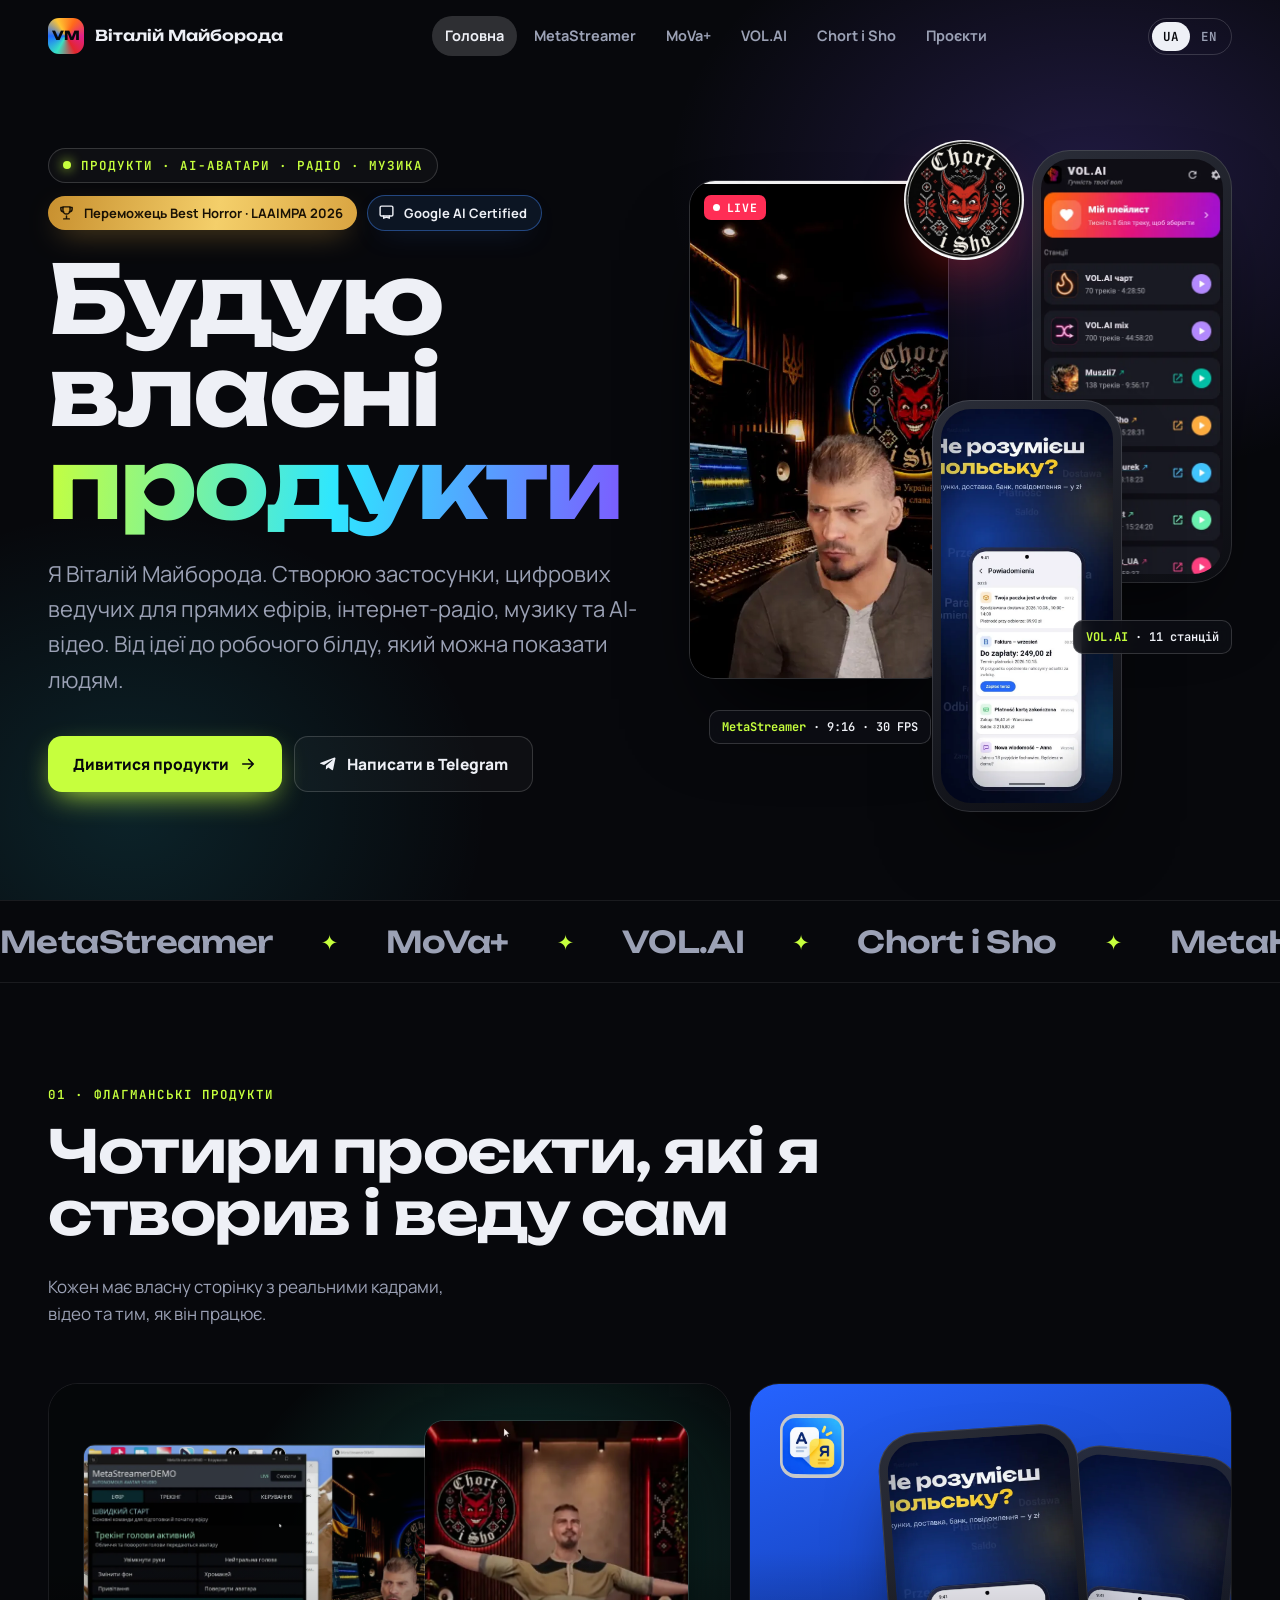
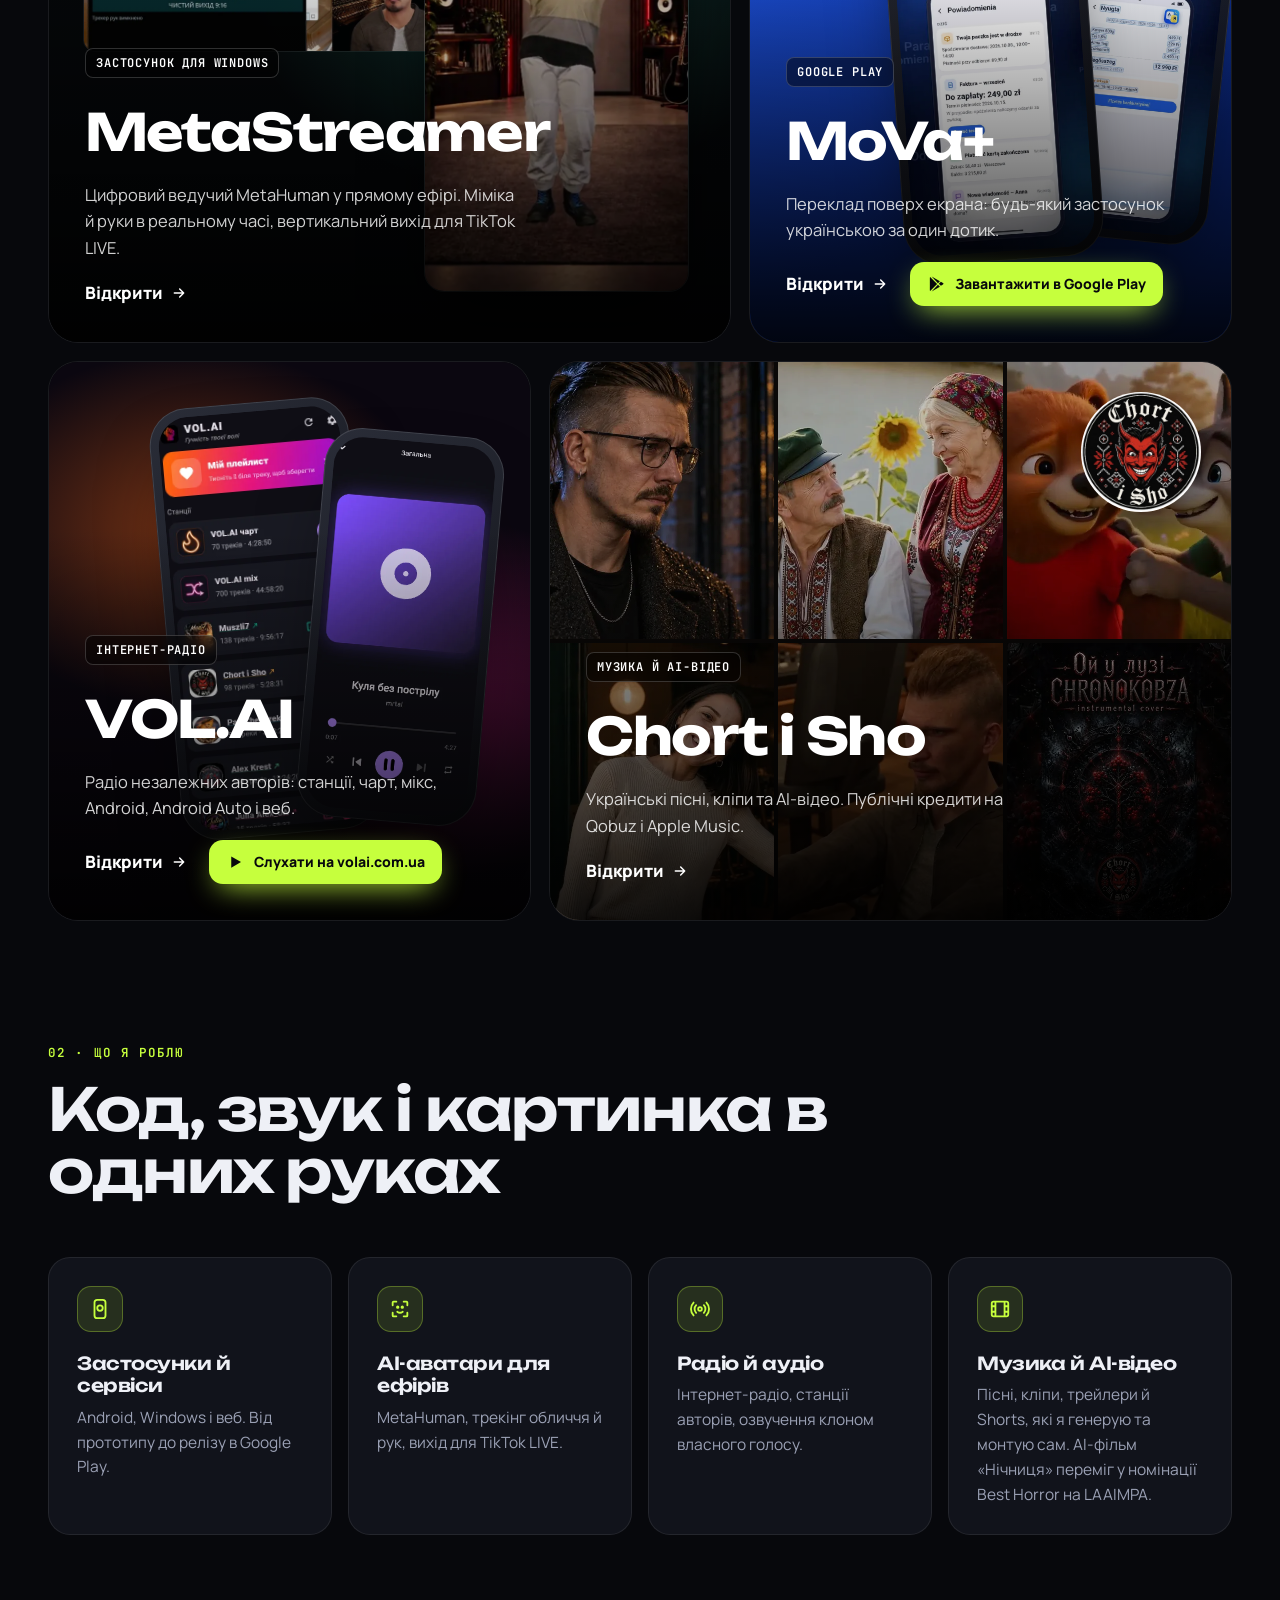
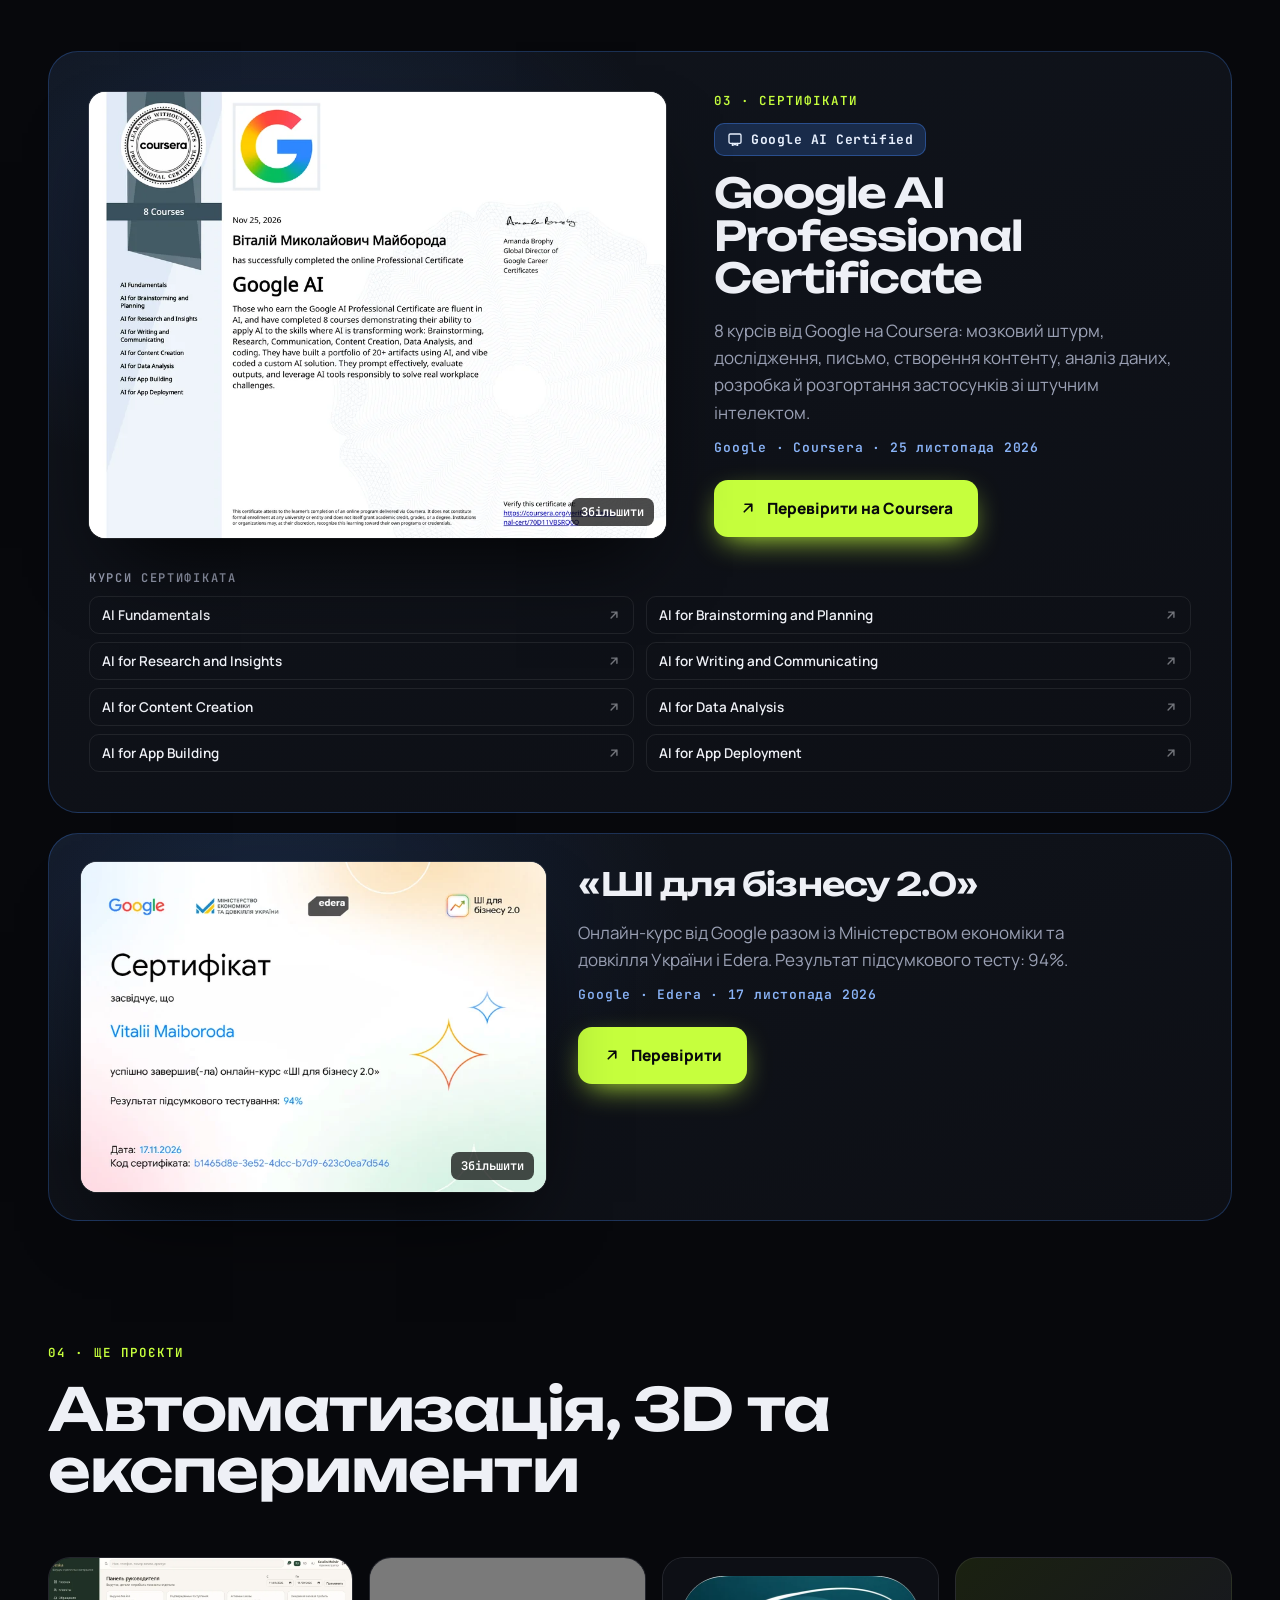
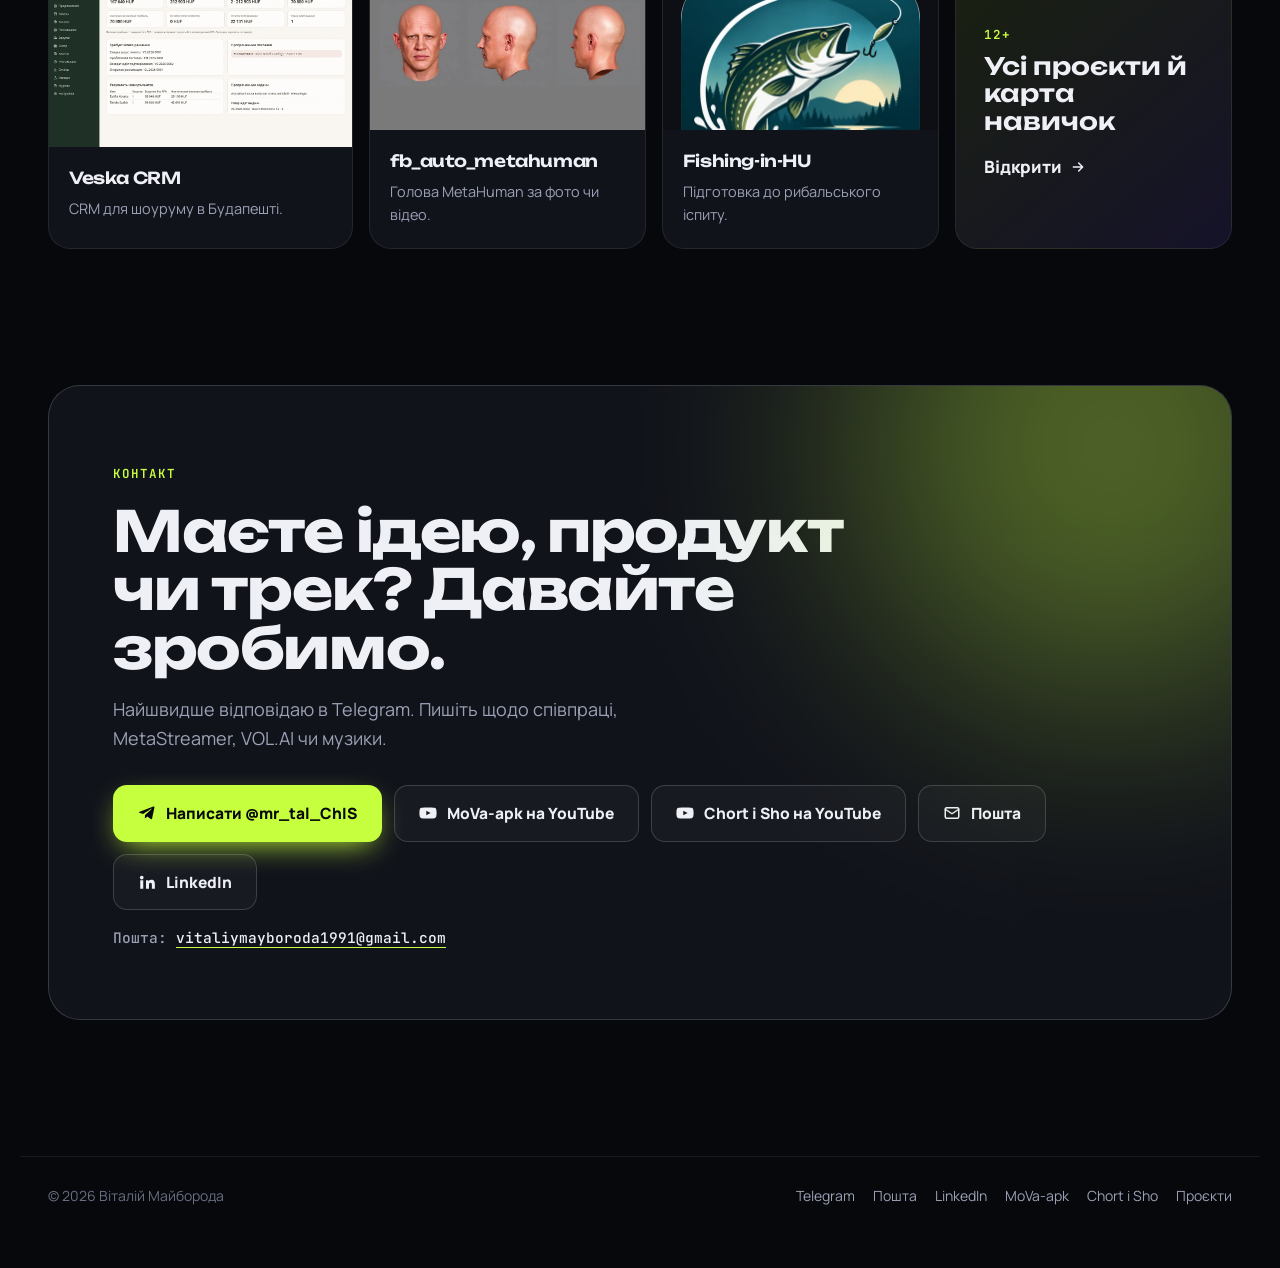
==== commit 5174c3a1: "Fix oversized cert icons and add AI for Business 2.0 certificate" ====
--- a/index.html
+++ b/index.html
@@ -10,7 +10,7 @@
 <link rel="icon" href="assets/img/favicon.svg" type="image/svg+xml">
 <link rel="preconnect" href="https://fonts.googleapis.com"><link rel="preconnect" href="https://fonts.gstatic.com" crossorigin>
 <link href="https://fonts.googleapis.com/css2?family=JetBrains+Mono:wght@500;600&family=Manrope:wght@400;500;600;700;800&family=Unbounded:wght@500;600;700&display=swap" rel="stylesheet">
-<link rel="stylesheet" href="assets/css/site.css">
+<link rel="stylesheet" href="assets/css/site.css?v=20261125-3">
 </head>
 <body class="t-home" data-title-uk="Віталій Майборода · власні продукти, AI-аватари, радіо й музика" data-title-en="Vitalii Maiboroda · own products, AI avatars, radio and music" data-desc-uk="Віталій Майборода створює власні продукти: MetaStreamer, MoVa+, VOL.AI і музичний проєкт Chort i Sho." data-desc-en="Vitalii Maiboroda builds his own products: MetaStreamer, MoVa+, VOL.AI and the Chort i Sho music project.">
 <a class="skip" href="#main"><span data-l="uk">Перейти до змісту</span><span data-l="en">Skip to content</span></a>
@@ -29,7 +29,7 @@
   <span class="eyebrow pill rv"><i class="dot" aria-hidden="true"></i><span data-l="uk">Продукти · AI-аватари · Радіо · Музика</span><span data-l="en">Products · AI avatars · Radio · Music</span></span>
   <div class="hero-pills rv">
   <a class="award-pill" href="chortisho.html#award"><svg viewBox="0 0 24 24" fill="none" stroke="currentColor" stroke-width="2" stroke-linecap="round" stroke-linejoin="round"><path d="M8 21h8M12 17v4M7 4h10v5a5 5 0 0 1-10 0V4Z"/><path d="M17 5h3v2a4 4 0 0 1-4 4M7 5H4v2a4 4 0 0 0 4 4"/></svg><span><span data-l="uk">Переможець Best Horror · LAAIMPA 2026</span><span data-l="en">Winner Best Horror · LAAIMPA 2026</span></span></a>
-  <a class="cert-pill" href="#certificates"><svg viewBox="0 0 24 24" fill="none" stroke="currentColor" stroke-width="2" stroke-linecap="round" stroke-linejoin="round"><rect x="3" y="3" width="18" height="14" rx="2"/><path d="M8 17v3l4-1.5L16 20v-3"/></svg><span>Google AI Certified</span></a>
+  <a class="cert-pill" href="#certificates"><svg width="17" height="17" viewBox="0 0 24 24" fill="none" stroke="currentColor" stroke-width="2" stroke-linecap="round" stroke-linejoin="round" aria-hidden="true"><rect x="3" y="3" width="18" height="14" rx="2"/><path d="M8 17v3l4-1.5L16 20v-3"/></svg><span>Google AI Certified</span></a>
  </div>
   <h1 class="h-hero rv d1"><span data-l="uk">Будую власні <span class="grad">продукти</span></span><span data-l="en">I build my own <span class="grad">products</span></span></h1>
   <p class="lead rv d2"><span data-l="uk">Я Віталій Майборода. Створюю застосунки, цифрових ведучих для прямих ефірів, інтернет-радіо, музику та AI-відео. Від ідеї до робочого білду, який можна показати людям.</span><span data-l="en">I am Vitalii Maiboroda. I create apps, digital hosts for live streams, an internet radio, music and AI video. From an idea to a working build you can put in front of people.</span></p>
@@ -76,24 +76,33 @@
  <button type="button" class="cert-img" data-lightbox="assets/img/google-ai-cert.webp" data-lightbox-alt-uk="Сертифікат Google AI Professional Certificate, виданий Віталію Майбороді 25 листопада 2026" data-lightbox-alt-en="Google AI Professional Certificate issued to Vitalii Maiboroda on 25 November 2026" data-aria-uk="Відкрити сертифікат у повному розмірі" data-aria-en="Open the certificate full size" aria-label="Відкрити сертифікат у повному розмірі"><img src="assets/img/google-ai-cert-sm.webp" alt="Google AI Professional Certificate, Віталій Майборода, 25 листопада 2026" width="960" height="742" loading="lazy"><span class="zoom" aria-hidden="true"><span data-l="uk">Збільшити</span><span data-l="en">Enlarge</span></span></button>
  <div class="cert-tx">
   <span class="eyebrow">03 · <span data-l="uk">Сертифікати</span><span data-l="en">Certificates</span></span>
-  <span class="cert-badge"><svg viewBox="0 0 24 24" fill="none" stroke="currentColor" stroke-width="2" stroke-linecap="round" stroke-linejoin="round"><rect x="3" y="3" width="18" height="14" rx="2"/><path d="M8 17v3l4-1.5L16 20v-3"/></svg>Google AI Certified</span>
+  <span class="cert-badge"><svg width="16" height="16" viewBox="0 0 24 24" fill="none" stroke="currentColor" stroke-width="2" stroke-linecap="round" stroke-linejoin="round" aria-hidden="true"><rect x="3" y="3" width="18" height="14" rx="2"/><path d="M8 17v3l4-1.5L16 20v-3"/></svg>Google AI Certified</span>
   <h2 class="h-sec">Google AI Professional Certificate</h2>
   <p><span data-l="uk">8 курсів від Google на Coursera: мозковий штурм, дослідження, письмо, створення контенту, аналіз даних, розробка й розгортання застосунків зі штучним інтелектом.</span><span data-l="en">8 courses from Google on Coursera: brainstorming, research, writing, content creation, data analysis, app building and deployment with AI.</span></p>
   <p class="cert-meta">Google · Coursera · <span data-l="uk">25 листопада 2026</span><span data-l="en">25 November 2026</span></p>
-  <div class="btns"><a class="btn btn-p" href="https://coursera.org/verify/professional-cert/70D11VBSRQ0Q" target="_blank" rel="noopener"><svg viewBox="0 0 24 24" fill="none" stroke="currentColor" stroke-width="2.2" stroke-linecap="round" stroke-linejoin="round"><path d="M7 17 17 7M8 7h9v9"/></svg><span data-l="uk">Перевірити на Coursera</span><span data-l="en">Verify on Coursera</span></a></div>
+  <div class="btns"><a class="btn btn-p" href="https://coursera.org/verify/professional-cert/70D11VBSRQ0Q" target="_blank" rel="noopener"><svg width="18" height="18" viewBox="0 0 24 24" fill="none" stroke="currentColor" stroke-width="2.2" stroke-linecap="round" stroke-linejoin="round" aria-hidden="true"><path d="M7 17 17 7M8 7h9v9"/></svg><span data-l="uk">Перевірити на Coursera</span><span data-l="en">Verify on Coursera</span></a></div>
  </div>
  <div class="cert-courses">
   <p class="cert-list-t"><span data-l="uk">Курси сертифіката</span><span data-l="en">Certificate courses</span></p>
   <ul class="cert-list">
-   <li><a href="https://coursera.org/verify/5CK33HIRVY8R" target="_blank" rel="noopener">AI Fundamentals</a></li>
-   <li><a href="https://coursera.org/verify/8SE3LF9USFU9" target="_blank" rel="noopener">AI for Brainstorming and Planning</a></li>
-   <li><a href="https://coursera.org/verify/0AQ5QNQ81GNY" target="_blank" rel="noopener">AI for Research and Insights</a></li>
-   <li><a href="https://coursera.org/verify/BB0LGGZSPRGV" target="_blank" rel="noopener">AI for Writing and Communicating</a></li>
-   <li><a href="https://coursera.org/verify/4OXK4JSGIQU8" target="_blank" rel="noopener">AI for Content Creation</a></li>
-   <li><a href="https://coursera.org/verify/Q1VDCRKYP6TZ" target="_blank" rel="noopener">AI for Data Analysis</a></li>
-   <li><a href="https://coursera.org/verify/2TL2ZC0VZRCF" target="_blank" rel="noopener">AI for App Building</a></li>
-   <li><a href="https://coursera.org/verify/EPEPDN8DVC1A" target="_blank" rel="noopener">AI for App Deployment</a></li>
+   <li><a href="https://coursera.org/verify/5CK33HIRVY8R" target="_blank" rel="noopener">AI Fundamentals<svg width="14" height="14" viewBox="0 0 24 24" fill="none" stroke="currentColor" stroke-width="2.4" stroke-linecap="round" stroke-linejoin="round" aria-hidden="true"><path d="M7 17 17 7M8 7h9v9"/></svg></a></li>
+   <li><a href="https://coursera.org/verify/8SE3LF9USFU9" target="_blank" rel="noopener">AI for Brainstorming and Planning<svg width="14" height="14" viewBox="0 0 24 24" fill="none" stroke="currentColor" stroke-width="2.4" stroke-linecap="round" stroke-linejoin="round" aria-hidden="true"><path d="M7 17 17 7M8 7h9v9"/></svg></a></li>
+   <li><a href="https://coursera.org/verify/0AQ5QNQ81GNY" target="_blank" rel="noopener">AI for Research and Insights<svg width="14" height="14" viewBox="0 0 24 24" fill="none" stroke="currentColor" stroke-width="2.4" stroke-linecap="round" stroke-linejoin="round" aria-hidden="true"><path d="M7 17 17 7M8 7h9v9"/></svg></a></li>
+   <li><a href="https://coursera.org/verify/BB0LGGZSPRGV" target="_blank" rel="noopener">AI for Writing and Communicating<svg width="14" height="14" viewBox="0 0 24 24" fill="none" stroke="currentColor" stroke-width="2.4" stroke-linecap="round" stroke-linejoin="round" aria-hidden="true"><path d="M7 17 17 7M8 7h9v9"/></svg></a></li>
+   <li><a href="https://coursera.org/verify/4OXK4JSGIQU8" target="_blank" rel="noopener">AI for Content Creation<svg width="14" height="14" viewBox="0 0 24 24" fill="none" stroke="currentColor" stroke-width="2.4" stroke-linecap="round" stroke-linejoin="round" aria-hidden="true"><path d="M7 17 17 7M8 7h9v9"/></svg></a></li>
+   <li><a href="https://coursera.org/verify/Q1VDCRKYP6TZ" target="_blank" rel="noopener">AI for Data Analysis<svg width="14" height="14" viewBox="0 0 24 24" fill="none" stroke="currentColor" stroke-width="2.4" stroke-linecap="round" stroke-linejoin="round" aria-hidden="true"><path d="M7 17 17 7M8 7h9v9"/></svg></a></li>
+   <li><a href="https://coursera.org/verify/2TL2ZC0VZRCF" target="_blank" rel="noopener">AI for App Building<svg width="14" height="14" viewBox="0 0 24 24" fill="none" stroke="currentColor" stroke-width="2.4" stroke-linecap="round" stroke-linejoin="round" aria-hidden="true"><path d="M7 17 17 7M8 7h9v9"/></svg></a></li>
+   <li><a href="https://coursera.org/verify/EPEPDN8DVC1A" target="_blank" rel="noopener">AI for App Deployment<svg width="14" height="14" viewBox="0 0 24 24" fill="none" stroke="currentColor" stroke-width="2.4" stroke-linecap="round" stroke-linejoin="round" aria-hidden="true"><path d="M7 17 17 7M8 7h9v9"/></svg></a></li>
   </ul>
+ </div>
+</div>
+<div class="cert cert-2 rv">
+ <button type="button" class="cert-img" data-lightbox="assets/img/ai-business-cert.webp" data-lightbox-alt-uk="Сертифікат «ШІ для бізнесу 2.0», виданий Віталію Майбороді 17 листопада 2026, результат тесту 94%" data-lightbox-alt-en="AI for Business 2.0 certificate issued to Vitalii Maiboroda on 17 November 2026, test result 94%" data-aria-uk="Відкрити сертифікат у повному розмірі" data-aria-en="Open the certificate full size" aria-label="Відкрити сертифікат у повному розмірі"><img src="assets/img/ai-business-cert-sm.webp" alt="Сертифікат «ШІ для бізнесу 2.0», Vitalii Maiboroda, 17 листопада 2026, 94%" width="720" height="510" loading="lazy"><span class="zoom" aria-hidden="true"><span data-l="uk">Збільшити</span><span data-l="en">Enlarge</span></span></button>
+ <div class="cert-tx">
+  <h3 class="h-sec"><span data-l="uk">«ШІ для бізнесу 2.0»</span><span data-l="en">AI for Business 2.0</span></h3>
+  <p><span data-l="uk">Онлайн-курс від Google разом із Міністерством економіки та довкілля України і Edera. Результат підсумкового тесту: 94%.</span><span data-l="en">An online course by Google together with the Ministry of Economy and Environment of Ukraine and Edera. Final test result: 94%.</span></p>
+  <p class="cert-meta">Google · Edera · <span data-l="uk">17 листопада 2026</span><span data-l="en">17 November 2026</span></p>
+  <div class="btns"><a class="btn btn-p" href="https://google.ederalms.com/uk/verifycertificate/?uuid=b1465d8e-3e52-4dcc-b7d9-623c0ea7d546" target="_blank" rel="noopener"><svg width="18" height="18" viewBox="0 0 24 24" fill="none" stroke="currentColor" stroke-width="2.2" stroke-linecap="round" stroke-linejoin="round" aria-hidden="true"><path d="M7 17 17 7M8 7h9v9"/></svg><span data-l="uk">Перевірити</span><span data-l="en">Verify</span></a></div>
  </div>
 </div></div></section>
 
@@ -112,6 +121,6 @@
 </main>
 
 <footer><div class="wrap foot"><span>© 2026 <span data-l="uk">Віталій Майборода</span><span data-l="en">Vitalii Maiboroda</span></span><span><a href="https://t.me/mr_tal_ChIS" target="_blank" rel="noopener">Telegram</a><a href="mailto:vitaliymayboroda1991@gmail.com"><span data-l="uk">Пошта</span><span data-l="en">Email</span></a><a href="https://www.linkedin.com/in/%D0%B2%D1%96%D1%82%D0%B0%D0%BB%D1%96%D0%B9-%D0%BC%D0%B0%D0%B9%D0%B1%D0%BE%D1%80%D0%BE%D0%B4%D0%B0-47b2a643a/" target="_blank" rel="noopener">LinkedIn</a><a href="https://www.youtube.com/@MoVa-apk/shorts" target="_blank" rel="noopener">MoVa-apk</a><a href="https://www.youtube.com/@Chort_i_Sho" target="_blank" rel="noopener">Chort i Sho</a><a href="projects.html"><span data-l="uk">Проєкти</span><span data-l="en">Projects</span></a></span></div></footer>
-<script src="assets/js/main.js"></script>
+<script src="assets/js/main.js?v=20261125-3"></script>
 </body>
 </html>
--- a/assets/css/site.css
+++ b/assets/css/site.css
@@ -523,7 +523,7 @@
 .hero-g .hero-pills{width:100%}
 .cert-pill{display:inline-flex;align-items:center;gap:9px;padding:8px 14px 8px 10px;border-radius:999px;text-decoration:none;font:700 13px var(--fb);color:var(--text);background:rgba(66,133,244,.1);border:1px solid rgba(66,133,244,.45);box-shadow:0 10px 28px -16px rgba(66,133,244,.7);transition:transform .2s,border-color .2s,background .2s}
 .cert-pill:hover{transform:translateY(-2px);border-color:rgba(138,180,248,.8);background:rgba(66,133,244,.18)}
-.cert-pill svg{width:17px;height:17px}
+.cert-pill svg{width:17px;height:17px;flex:none;display:block}
 .cert{display:grid;grid-template-columns:minmax(0,1.15fr) minmax(0,.95fr);gap:28px 48px;align-items:start;padding:40px;border-radius:30px;background:radial-gradient(600px 400px at 18% 20%,rgba(66,133,244,.16),transparent 70%),linear-gradient(160deg,#10141c,#0d0f15);border:1px solid rgba(66,133,244,.28)}
 .cert-img{all:unset;cursor:zoom-in;position:relative;display:block;border-radius:16px;overflow:hidden;background:#fff;box-shadow:0 40px 80px -30px rgba(0,0,0,.9),0 0 0 1px rgba(255,255,255,.12);transition:transform .4s}
 .cert-img:hover{transform:translateY(-4px)}
@@ -531,7 +531,7 @@
 .cert-img img{display:block;width:100%;height:auto;background:#fff}
 .cert-img .zoom{position:absolute;right:12px;bottom:12px;font:600 12px var(--fm);padding:6px 10px;border-radius:8px;background:rgba(0,0,0,.7);color:#fff}
 .cert-badge{display:inline-flex;align-items:center;gap:8px;margin:14px 0 10px;padding:7px 12px;border-radius:10px;font:700 13px var(--fm);letter-spacing:.04em;color:#e8f0fe;background:rgba(66,133,244,.22);border:1px solid rgba(66,133,244,.4)}
-.cert-badge svg{width:16px;height:16px}
+.cert-badge svg{width:16px;height:16px;flex:none;display:block}
 .cert-tx>.eyebrow{display:block}
 .cert-tx .h-sec{margin-top:6px;font-size:clamp(26px,3.2vw,42px);max-width:none}
 .cert-tx p{color:var(--muted);font-size:17px;max-width:520px}
@@ -540,7 +540,12 @@
 .cert-courses{grid-column:1 / -1;min-width:0}.cert-list-t{font:600 12px var(--fm);letter-spacing:.14em;text-transform:uppercase;color:var(--muted);margin:4px 0 10px}
 .cert-list{list-style:none;margin:0;padding:0;display:grid;grid-template-columns:1fr 1fr;gap:8px 12px}
 .cert-list a{display:flex;align-items:center;justify-content:space-between;gap:10px;padding:9px 12px;border-radius:10px;border:1px solid var(--line);text-decoration:none;color:var(--text);font:600 13.5px var(--fb);transition:border-color .2s,background .2s}
-.cert-list a::after{content:"";width:12px;height:12px;flex:none;background:currentColor;opacity:.45;mask:url("data:image/svg+xml,%3Csvg xmlns='http://www.w3.org/2000/svg' viewBox='0 0 24 24' fill='none' stroke='black' stroke-width='2.4' stroke-linecap='round' stroke-linejoin='round'%3E%3Cpath d='M7 17 17 7M8 7h9v9'/%3E%3C/svg%3E") center/contain no-repeat;-webkit-mask:url("data:image/svg+xml,%3Csvg xmlns='http://www.w3.org/2000/svg' viewBox='0 0 24 24' fill='none' stroke='black' stroke-width='2.4' stroke-linecap='round' stroke-linejoin='round'%3E%3Cpath d='M7 17 17 7M8 7h9v9'/%3E%3C/svg%3E") center/contain no-repeat}
+.cert-list a svg{width:14px;height:14px;flex:none;display:block;opacity:.45}
 .cert-list a:hover{border-color:rgba(66,133,244,.55);background:rgba(66,133,244,.08)}
 @media (max-width:900px){.cert{grid-template-columns:1fr;gap:22px;padding:24px}.cert-img{max-width:100%;justify-self:center;width:100%}.cert-courses{grid-column:auto}.cert-list{grid-template-columns:1fr}.hero-pills{max-width:100%}.cert-pill,.hero-pills .award-pill{max-width:100%}}
 @media (max-width:600px){.cert-tx .h-sec{font-size:clamp(24px,7vw,32px)}.cert-list a{font-size:13px;padding:10px 12px}}
+
+.cert + .cert{margin-top:20px}
+.cert-2{padding:28px 32px;gap:24px 32px;grid-template-columns:minmax(0,.9fr) minmax(0,1.2fr)}
+.cert-2 .h-sec{font-size:clamp(22px,2.6vw,32px)}
+@media (max-width:900px){.cert-2{grid-template-columns:1fr;padding:22px}}
